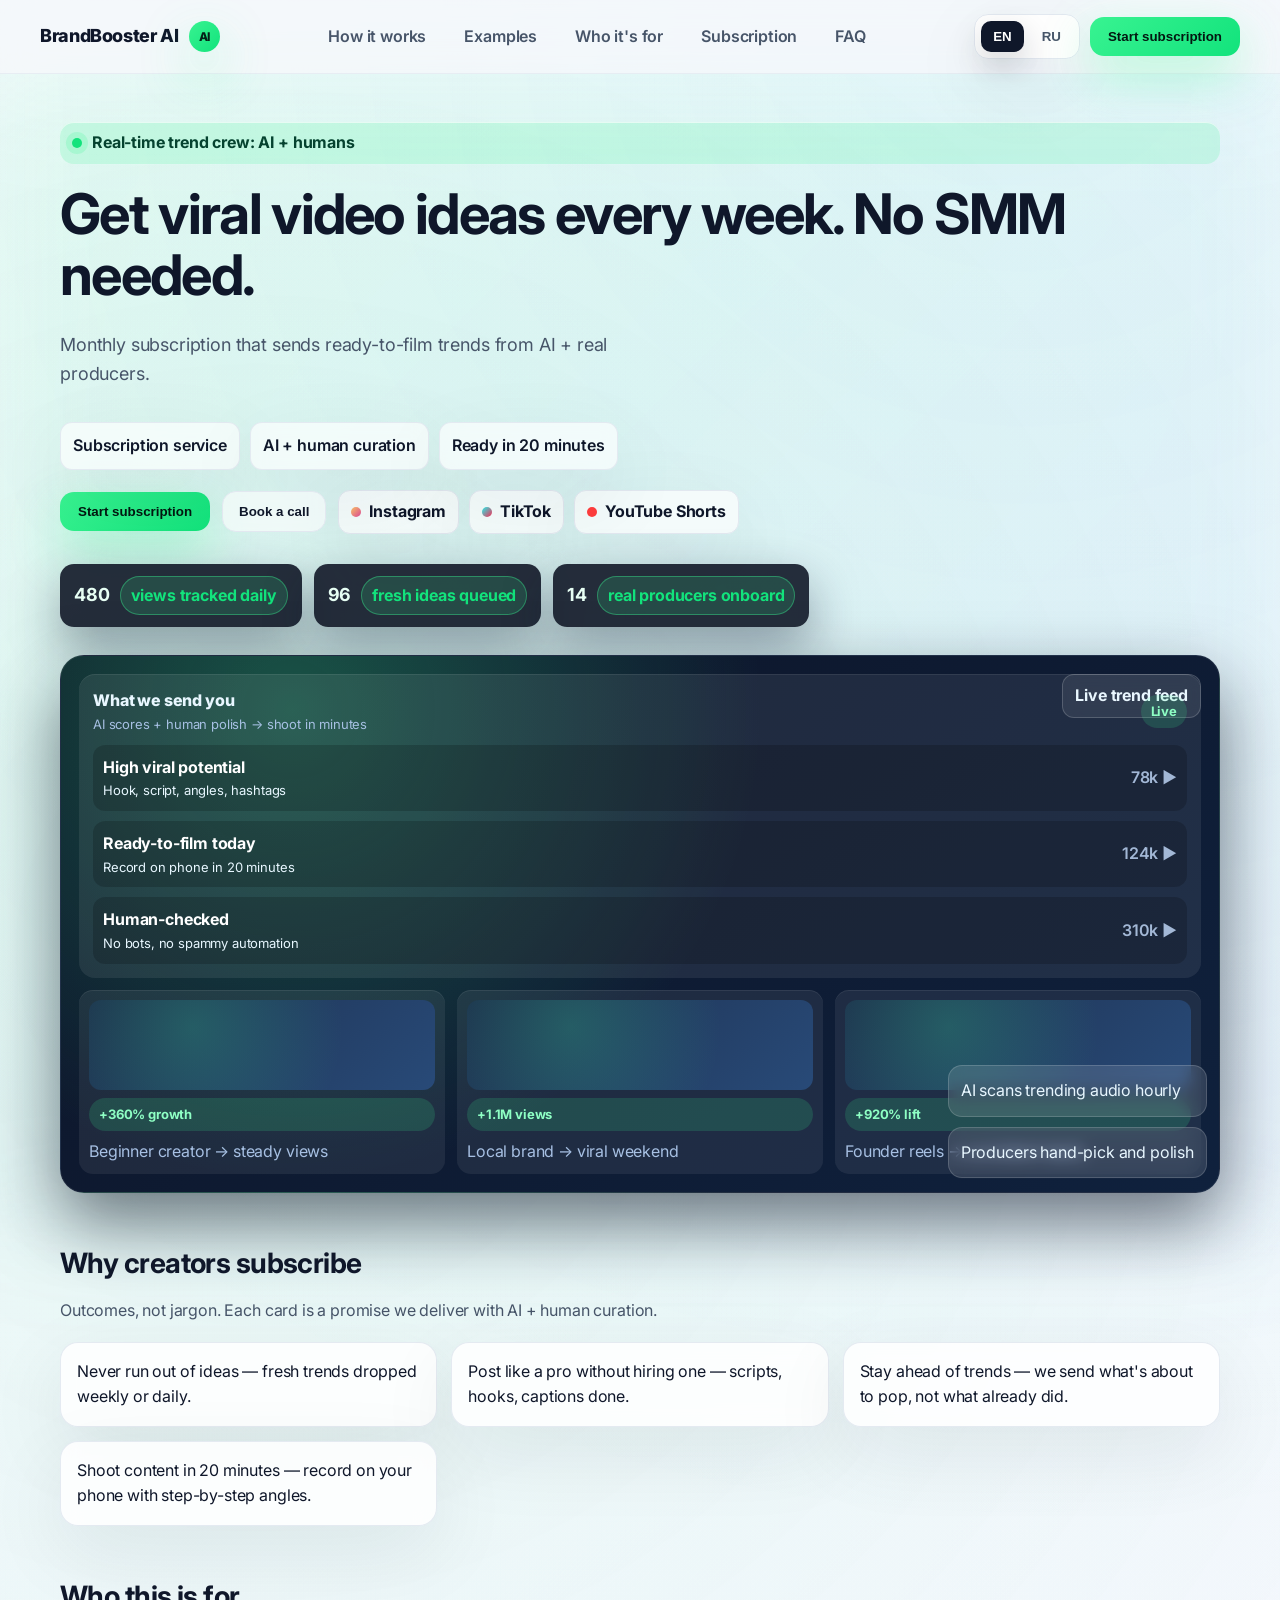
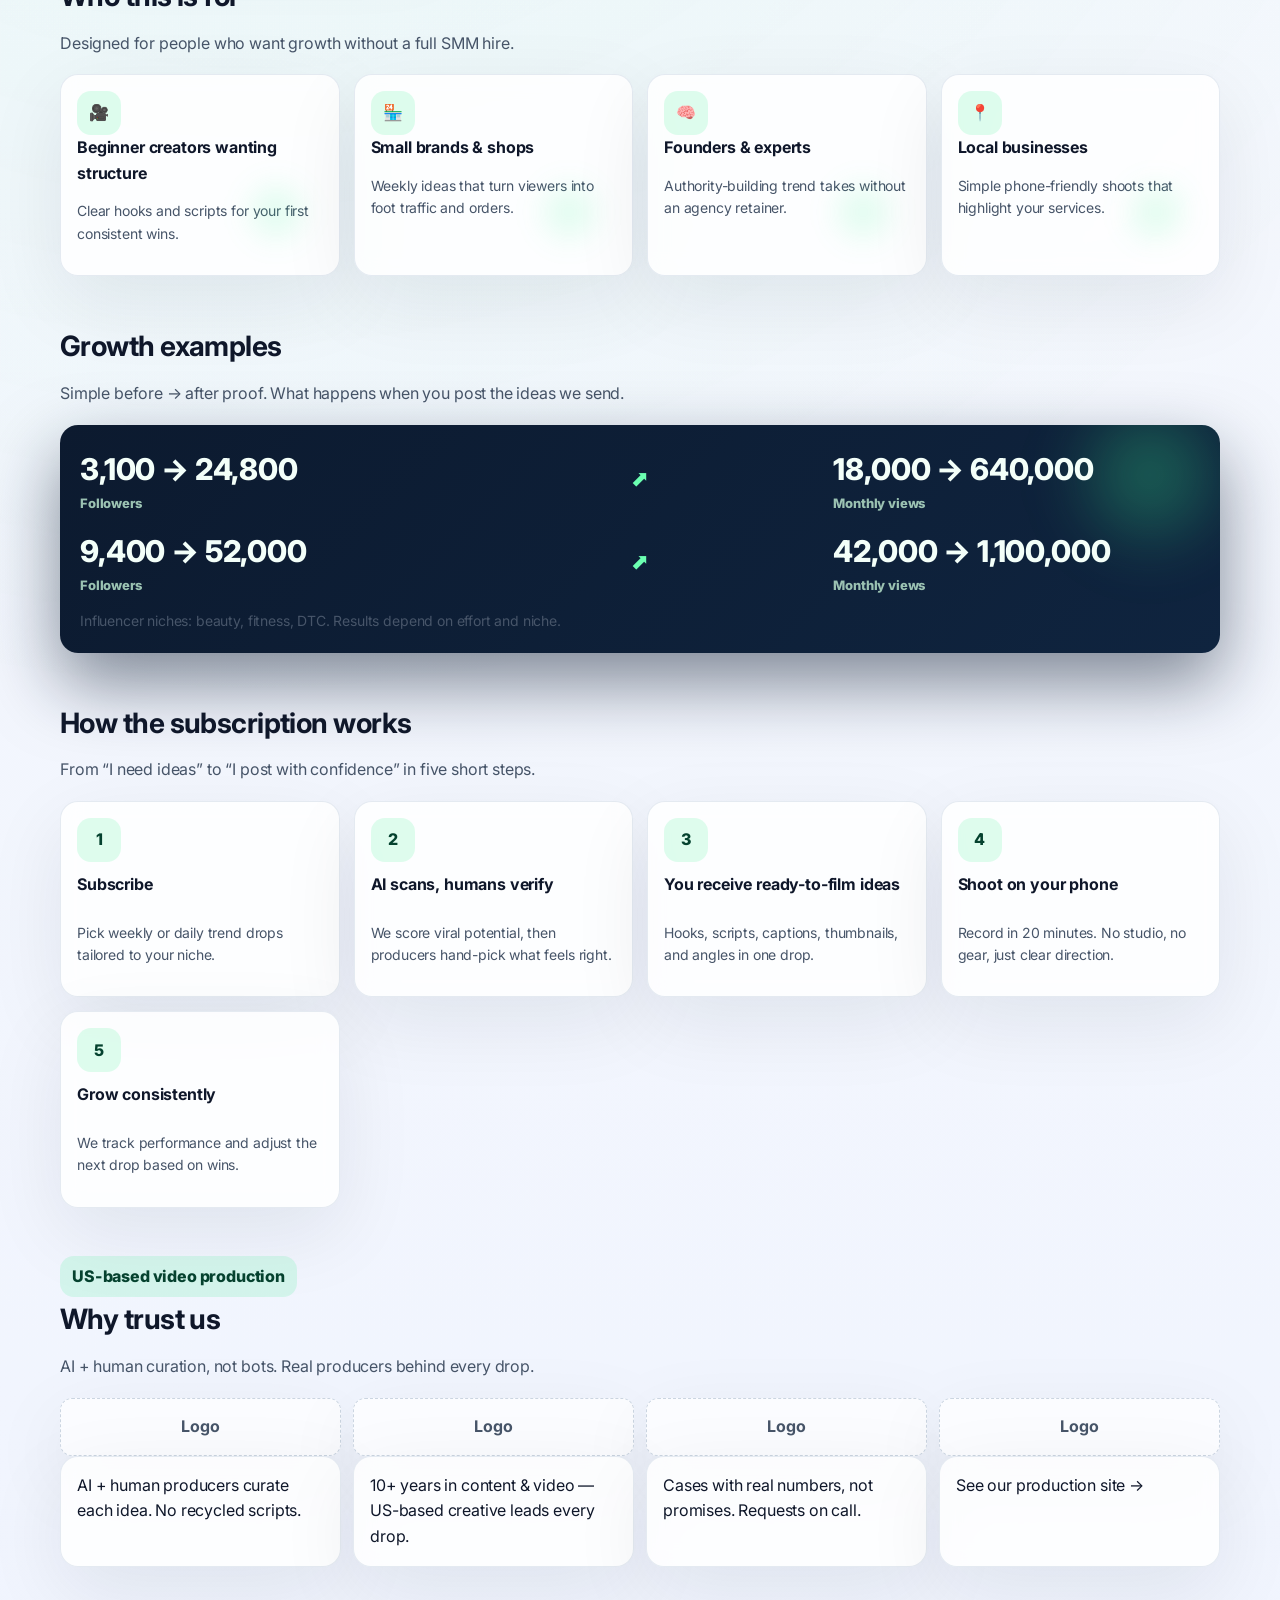
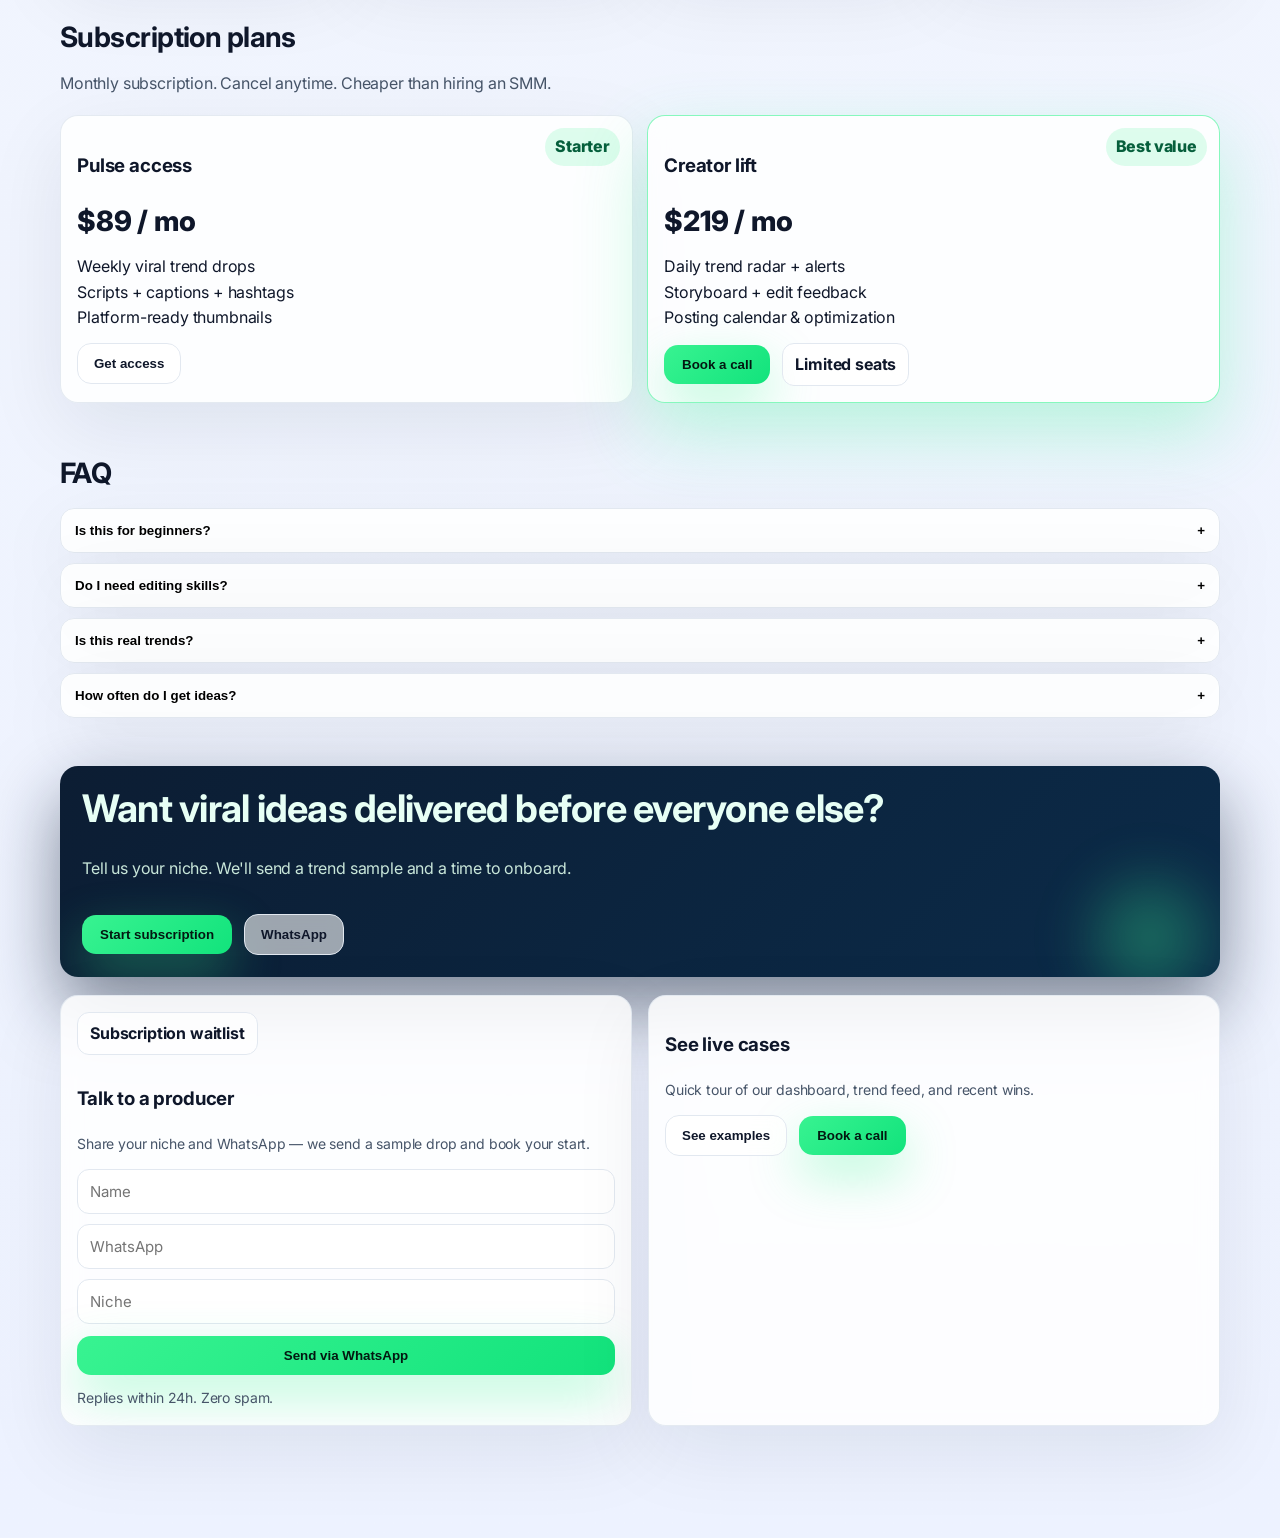
==== index.html @ f25bfcad "Refine subscription-focused landing visuals" ====
<!DOCTYPE html>
<html lang="en">
<head>
  <meta charset="UTF-8" />
  <meta name="viewport" content="width=device-width, initial-scale=1.0" />
  <title>BrandBooster AI</title>
  <link rel="preconnect" href="https://fonts.googleapis.com">
  <link rel="preconnect" href="https://fonts.gstatic.com" crossorigin>
  <link href="https://fonts.googleapis.com/css2?family=Inter:wght@400;500;600;700;800&display=swap" rel="stylesheet">
  <style>
    :root {
      --bg: #f6f8fb;
      --bg-2: #ecf1ff;
      --card: rgba(255, 255, 255, 0.85);
      --text: #0f172a;
      --muted: #475569;
      --accent: #38f391;
      --accent-strong: #12e37c;
      --border: #e2e8f0;
      --shadow: 0 25px 80px rgba(15, 23, 42, 0.08);
      --radius: 18px;
      --glow: 0 20px 50px rgba(56, 243, 145, 0.35);
      --blur: 16px;
      --transition: all 0.28s ease;
    }

    * { box-sizing: border-box; }

    body {
      margin: 0;
      font-family: 'Inter', system-ui, -apple-system, sans-serif;
      background: radial-gradient(circle at 20% 20%, rgba(56, 243, 145, 0.08), transparent 35%),
                  radial-gradient(circle at 80% 0%, rgba(86, 225, 255, 0.08), transparent 32%),
                  linear-gradient(180deg, #f8fafc 0%, #edf2ff 100%);
      color: var(--text);
      line-height: 1.6;
      letter-spacing: -0.01em;
      overflow-x: hidden;
    }

    a { color: inherit; text-decoration: none; }
    ul { padding: 0; margin: 0; list-style: none; }

    .page { max-width: 1200px; margin: 0 auto; padding: 0 20px 64px; position: relative; }

    header {
      position: sticky;
      top: 0;
      z-index: 40;
      backdrop-filter: blur(var(--blur));
      background: rgba(246, 248, 251, 0.78);
      border-bottom: 1px solid rgba(226, 232, 240, 0.7);
    }

    .nav {
      display: grid;
      grid-template-columns: auto 1fr auto;
      align-items: center;
      gap: 16px;
      padding: 14px 0;
    }

    .logo { display: flex; align-items: center; gap: 10px; font-weight: 800; font-size: 18px; letter-spacing: -0.02em; }
    .logo-badge { padding: 6px 10px; background: linear-gradient(135deg, var(--accent), var(--accent-strong)); color: #052018; border-radius: 999px; font-size: 12px; font-weight: 800; box-shadow: var(--glow); }

    nav ul { display: flex; gap: 14px; align-items: center; flex-wrap: wrap; justify-content: center; }
    nav a { padding: 10px 12px; border-radius: 12px; color: var(--muted); font-weight: 600; transition: var(--transition); }
    nav a:hover { color: var(--text); background: rgba(56, 243, 145, 0.12); }

    .actions { display: flex; align-items: center; gap: 10px; }

    .lang-switch { display: inline-flex; padding: 6px; background: var(--card); border: 1px solid var(--border); border-radius: 14px; box-shadow: var(--shadow); gap: 6px; }
    .lang-switch button { border: none; background: transparent; padding: 8px 12px; border-radius: 10px; font-weight: 700; color: var(--muted); cursor: pointer; transition: var(--transition); }
    .lang-switch button.active { background: var(--text); color: #fff; box-shadow: 0 14px 32px rgba(15, 23, 42, 0.2); }

    .btn-primary {
      background: linear-gradient(135deg, var(--accent), var(--accent-strong));
      color: #031811;
      border: none;
      padding: 12px 18px;
      border-radius: 14px;
      font-weight: 800;
      cursor: pointer;
      box-shadow: var(--glow);
      transition: transform 0.2s ease, box-shadow 0.2s ease;
    }
    .btn-primary:hover { transform: translateY(-2px) scale(1.01); box-shadow: 0 30px 60px rgba(56, 243, 145, 0.4); }

    .btn-secondary { background: rgba(255,255,255,0.6); border: 1px solid var(--border); padding: 12px 16px; border-radius: 14px; font-weight: 800; color: var(--text); cursor: pointer; transition: var(--transition); backdrop-filter: blur(8px); }
    .btn-secondary:hover { border-color: var(--text); transform: translateY(-2px); }

    .hero {
      display: grid;
      gap: 28px;
      margin: 48px 0 40px;
      position: relative;
    }

    .hero::before {
      content: '';
      position: absolute;
      inset: -40px -80px -30px -80px;
      background: linear-gradient(135deg, rgba(56, 243, 145, 0.08), rgba(86, 131, 255, 0.08));
      filter: blur(60px);
      z-index: -1;
    }

    .hero-grid { display: grid; gap: 20px; }

    .eyebrow { display: inline-flex; align-items: center; gap: 10px; padding: 8px 12px; border-radius: 14px; background: rgba(56, 243, 145, 0.18); color: #05422f; font-weight: 700; box-shadow: inset 0 1px 0 rgba(255,255,255,0.6); }
    .spark { width: 10px; height: 10px; background: var(--accent-strong); border-radius: 50%; box-shadow: 0 0 0 6px rgba(56, 243, 145, 0.2); }

    .headline { font-size: clamp(34px, 6vw, 56px); line-height: 1.1; margin: 0; letter-spacing: -0.03em; }
    .subtitle { font-size: 18px; color: var(--muted); margin: 4px 0 14px; max-width: 640px; }

    .chips { display: flex; flex-wrap: wrap; gap: 10px; }
    .chip { background: rgba(255,255,255,0.65); border: 1px solid rgba(226, 232, 240, 0.9); padding: 10px 12px; border-radius: 12px; font-weight: 600; color: var(--text); backdrop-filter: blur(8px); box-shadow: var(--shadow); }

    .actions-row { display: flex; flex-wrap: wrap; gap: 12px; align-items: center; }

    .metric-row { display: flex; flex-wrap: wrap; gap: 12px; margin-top: 10px; }
    .metric { background: rgba(17, 24, 39, 0.9); color: #e7fff4; padding: 12px 14px; border-radius: 14px; display: inline-flex; align-items: center; gap: 10px; box-shadow: 0 20px 50px rgba(12, 26, 47, 0.4); }
    .metric strong { font-size: 18px; }
    .badge { padding: 6px 10px; border-radius: 999px; background: rgba(56, 243, 145, 0.15); color: #12e37c; font-weight: 700; border: 1px solid rgba(56, 243, 145, 0.4); }

    .hero-visual {
      position: relative;
      background: radial-gradient(circle at 20% 10%, rgba(56, 243, 145, 0.28), transparent 45%),
                  linear-gradient(145deg, #0d1427, #0f213d);
      border-radius: 24px;
      padding: 18px;
      overflow: hidden;
      box-shadow: 0 30px 70px rgba(7, 15, 30, 0.55);
      border: 1px solid rgba(255,255,255,0.08);
      color: #e8f7ff;
      min-height: 360px;
    }

    .glass-tag { position: absolute; top: 18px; right: 18px; padding: 8px 12px; background: rgba(255,255,255,0.08); border: 1px solid rgba(255,255,255,0.18); border-radius: 12px; backdrop-filter: blur(8px); font-weight: 700; }

    .visual-grid { display: grid; gap: 12px; position: relative; }
    .trend-card { background: rgba(255, 255, 255, 0.08); border-radius: 16px; padding: 14px; display: grid; gap: 10px; box-shadow: inset 0 1px 0 rgba(255,255,255,0.08); }
    .trend-header { display: flex; align-items: center; justify-content: space-between; gap: 10px; }
    .trend-title { font-weight: 800; }
    .trend-items { display: grid; gap: 10px; }
    .trend-item { padding: 10px; border-radius: 12px; background: rgba(0,0,0,0.18); display: flex; justify-content: space-between; align-items: center; }
    .trend-item strong { color: #fff; }
    .trend-item span { color: #a3b8d6; font-weight: 600; }

    .video-strip { display: grid; grid-template-columns: repeat(auto-fit, minmax(120px, 1fr)); gap: 12px; }
    .video-card { background: rgba(255,255,255,0.07); border-radius: 14px; padding: 10px; box-shadow: inset 0 1px 0 rgba(255,255,255,0.08); display: grid; gap: 8px; }
    .thumb { border-radius: 12px; background: linear-gradient(135deg, #1d2f4d, #284a78); height: 90px; position: relative; overflow: hidden; }
    .thumb::after { content: ''; position: absolute; inset: 0; background: radial-gradient(circle at 30% 30%, rgba(56, 243, 145, 0.2), transparent 60%); }
    .pill { display: inline-flex; align-items: center; gap: 6px; padding: 6px 10px; border-radius: 999px; background: rgba(56, 243, 145, 0.16); color: #8effc4; font-weight: 700; font-size: 13px; }

    .floating { position: absolute; inset: auto 12px 14px auto; display: flex; flex-direction: column; gap: 10px; }
    .float-card { background: rgba(255,255,255,0.12); border-radius: 14px; padding: 12px; backdrop-filter: blur(8px); border: 1px solid rgba(255,255,255,0.16); }

    .section { margin: 48px 0; position: relative; }
    .section h2 { margin: 0 0 12px; font-size: 28px; letter-spacing: -0.02em; }
    .section .lead { margin: 0 0 18px; color: var(--muted); max-width: 720px; }

    .grid-3 { display: grid; gap: 14px; grid-template-columns: repeat(auto-fit, minmax(240px, 1fr)); }
    .grid-2 { display: grid; gap: 14px; grid-template-columns: repeat(auto-fit, minmax(280px, 1fr)); }

    .audience { grid-template-columns: repeat(auto-fit, minmax(220px, 1fr)); }
    .audience-card { position: relative; overflow: hidden; }
    .audience-card::after { content: ''; position: absolute; inset: auto 18px 18px auto; width: 90px; height: 90px; background: radial-gradient(circle, rgba(56,243,145,0.18), transparent 60%); filter: blur(12px); }

    .card { background: var(--card); border: 1px solid rgba(226, 232, 240, 0.9); border-radius: var(--radius); padding: 16px; box-shadow: var(--shadow); transition: var(--transition); backdrop-filter: blur(10px); }
    .card:hover { transform: translateY(-3px); }

    .growth-panel { background: linear-gradient(135deg, #0c1a2f, #0f243f); color: #e8fff4; border-radius: 18px; padding: 20px; display: grid; gap: 14px; box-shadow: 0 30px 70px rgba(12, 26, 47, 0.5); position: relative; overflow: hidden; }
    .growth-panel::after { content: ''; position: absolute; width: 220px; height: 220px; background: radial-gradient(circle at center, rgba(56, 243, 145, 0.35), transparent 60%); filter: blur(26px); right: -40px; top: -60px; }
    .growth-row { display: grid; grid-template-columns: repeat(auto-fit, minmax(220px, 1fr)); gap: 10px; align-items: center; position: relative; z-index: 1; }
    .growth-number { font-size: 30px; font-weight: 800; color: #f3fff9; }
    .growth-number small { display: block; color: #9bc2b2; font-size: 13px; }
    .growth-arrow { text-align: center; font-size: 22px; color: #6bffb1; }

    .platforms { display: flex; flex-wrap: wrap; gap: 10px; }
    .platform { background: rgba(255,255,255,0.7); border: 1px solid var(--border); border-radius: 12px; padding: 8px 12px; display: inline-flex; align-items: center; gap: 8px; font-weight: 700; box-shadow: var(--shadow); }
    .dot { width: 10px; height: 10px; border-radius: 50%; }
    .ig { background: linear-gradient(135deg, #fdc468, #df4996); }
    .tt { background: linear-gradient(135deg, #25f4ee, #fe2c55); }
    .yt { background: #ff3d3d; }

    .steps { display: grid; gap: 14px; grid-template-columns: repeat(auto-fit, minmax(240px, 1fr)); }
    .step { display: grid; gap: 10px; }
    .step-icon { width: 44px; height: 44px; border-radius: 14px; background: rgba(56, 243, 145, 0.16); color: #05422f; display: grid; place-items: center; font-weight: 800; }

    .cred-grid { display: grid; gap: 12px; grid-template-columns: repeat(auto-fit, minmax(200px, 1fr)); align-items: stretch; }
    .cred-badge { display: inline-flex; align-items: center; gap: 8px; padding: 8px 12px; border-radius: 14px; background: rgba(56, 243, 145, 0.16); color: #05422f; font-weight: 800; width: fit-content; }
    .logo-row { display: flex; gap: 12px; flex-wrap: wrap; }
    .logo-placeholder { flex: 1; min-width: 120px; height: 58px; border-radius: 12px; background: rgba(255,255,255,0.7); border: 1px dashed #cbd5e1; display: grid; place-items: center; color: #475569; font-weight: 700; box-shadow: var(--shadow); }

    .pricing { display: grid; gap: 14px; grid-template-columns: repeat(auto-fit, minmax(260px, 1fr)); }
    .price-card { position: relative; overflow: hidden; }
    .price-card .tag { position: absolute; top: 12px; right: 12px; padding: 6px 10px; background: rgba(56, 243, 145, 0.16); border-radius: 999px; font-weight: 800; color: #065f3c; }
    .price { font-size: 28px; font-weight: 800; margin: 4px 0 10px; }
    .limited { display: inline-flex; align-items: center; gap: 8px; padding: 8px 12px; background: rgba(255,255,255,0.7); border: 1px solid var(--border); border-radius: 12px; font-weight: 700; }

    .faq { display: grid; gap: 10px; }
    .faq-item { border: 1px solid var(--border); border-radius: 14px; background: var(--card); overflow: hidden; box-shadow: var(--shadow); }
    .faq-question { width: 100%; text-align: left; border: none; background: transparent; padding: 14px; font-weight: 800; display: flex; justify-content: space-between; align-items: center; cursor: pointer; }
    .faq-answer { padding: 0 14px 14px; color: var(--muted); display: none; }
    .faq-item.active .faq-answer { display: block; }

    .lead-grid { display: grid; gap: 16px; grid-template-columns: repeat(auto-fit, minmax(280px, 1fr)); }
    .lead-form { display: grid; gap: 12px; }
    .input-row { display: grid; gap: 10px; }
    input, select, textarea { width: 100%; padding: 12px; border-radius: 12px; border: 1px solid var(--border); background: #fff; font-size: 15px; font-family: inherit; transition: var(--transition); }
    input:focus, select:focus, textarea:focus { outline: 2px solid rgba(56, 243, 145, 0.4); }

    .cta-panel { background: linear-gradient(135deg, #0c1d33, #0b2b49); color: #e7fff5; border-radius: 18px; padding: 22px; display: grid; gap: 14px; box-shadow: 0 30px 70px rgba(12, 26, 47, 0.5); position: relative; overflow: hidden; }
    .cta-panel::after { content: ''; position: absolute; width: 200px; height: 200px; background: radial-gradient(circle, rgba(56, 243, 145, 0.38), transparent 60%); filter: blur(22px); right: -30px; bottom: -60px; }
    .cta-panel .headline { font-size: clamp(28px, 5vw, 38px); }

    .subtle { color: var(--muted); font-size: 14px; }
    .muted-light { color: #a7c0e3; }

    .animate { opacity: 0; transform: translateY(18px); transition: opacity 0.6s ease, transform 0.6s ease; }
    .animate.visible { opacity: 1; transform: translateY(0); }
  </style>
</head>
<body>
  <header>
    <div class="page nav">
      <div class="logo">
        <span>BrandBooster AI</span>
        <span class="logo-badge" data-i18n="badge">AI</span>
      </div>
      <nav>
        <ul>
          <li><a href="#how" data-i18n="menuHow">How it works</a></li>
          <li><a href="#examples" data-i18n="menuExamples">Examples</a></li>
          <li><a href="#who" data-i18n="menuWho">Who it's for</a></li>
          <li><a href="#offer" data-i18n="menuOffer">Subscription</a></li>
          <li><a href="#faq" data-i18n="menuFaq">FAQ</a></li>
        </ul>
      </nav>
      <div class="actions">
        <div class="lang-switch" aria-label="Language switch">
          <button class="active" data-lang="en">EN</button>
          <button data-lang="ru">RU</button>
        </div>
        <button class="btn-primary" data-i18n="navCta" data-scroll="#offer">Start subscription</button>
      </div>
    </div>
  </header>

  <main class="page">
    <section class="hero animate">
      <div class="hero-grid">
        <span class="eyebrow"><span class="spark"></span><span data-i18n="eyebrow">Real-time trend crew: AI + humans</span></span>
        <h1 class="headline" data-i18n="headline">Get viral video ideas every week. No SMM needed.</h1>
        <p class="subtitle" data-i18n="subtitle">Monthly subscription that sends ready-to-film trends from AI + real producers.</p>

        <div class="chips">
          <span class="chip" data-i18n="chip1">Subscription service</span>
          <span class="chip" data-i18n="chip2">AI + human curation</span>
          <span class="chip" data-i18n="chip3">Ready in 20 minutes</span>
        </div>

        <div class="actions-row">
          <button class="btn-primary" data-i18n="heroCtaPrimary" data-scroll="#offer">Start subscription</button>
          <button class="btn-secondary" data-i18n="heroCtaSecondary" data-scroll="#lead">Book a call</button>
          <div class="platforms">
            <span class="platform"><span class="dot ig"></span>Instagram</span>
            <span class="platform"><span class="dot tt"></span>TikTok</span>
            <span class="platform"><span class="dot yt"></span>YouTube Shorts</span>
          </div>
        </div>

        <div class="metric-row">
          <div class="metric">
            <strong data-animate="480">480k</strong>
            <span class="badge" data-i18n="metric1">views tracked daily</span>
          </div>
          <div class="metric">
            <strong data-animate="96">96</strong>
            <span class="badge" data-i18n="metric2">fresh ideas queued</span>
          </div>
          <div class="metric">
            <strong data-animate="14">14</strong>
            <span class="badge" data-i18n="metric3">real producers onboard</span>
          </div>
        </div>
      </div>

      <div class="hero-visual animate" aria-label="AI trend radar">
        <div class="glass-tag" data-i18n="visualTag">Live trend feed</div>
        <div class="visual-grid">
          <div class="trend-card">
            <div class="trend-header">
              <div>
                <div class="trend-title" data-i18n="trendTitle">What we send you</div>
                <div class="muted-light" style="font-size:13px;" data-i18n="trendDesc">AI scores + human polish → shoot in minutes</div>
              </div>
              <span class="pill" data-i18n="trendLive">Live</span>
            </div>
            <div class="trend-items">
              <div class="trend-item">
                <div>
                  <strong data-i18n="trend1Title">High viral potential</strong>
                  <div style="font-size:13px;" data-i18n="trend1Subtitle">Hook, script, angles, hashtags</div>
                </div>
                <span>78k ▶</span>
              </div>
              <div class="trend-item">
                <div>
                  <strong data-i18n="trend2Title">Ready-to-film today</strong>
                  <div style="font-size:13px;" data-i18n="trend2Subtitle">Record on phone in 20 minutes</div>
                </div>
                <span>124k ▶</span>
              </div>
              <div class="trend-item">
                <div>
                  <strong data-i18n="trend3Title">Human-checked</strong>
                  <div style="font-size:13px;" data-i18n="trend3Subtitle">No bots, no spammy automation</div>
                </div>
                <span>310k ▶</span>
              </div>
            </div>
          </div>

          <div class="video-strip">
            <div class="video-card">
              <div class="thumb"></div>
              <div class="pill">+360% growth</div>
              <div class="muted-light" data-i18n="vid1">Beginner creator → steady views</div>
            </div>
            <div class="video-card">
              <div class="thumb"></div>
              <div class="pill">+1.1M views</div>
              <div class="muted-light" data-i18n="vid2">Local brand → viral weekend</div>
            </div>
            <div class="video-card">
              <div class="thumb"></div>
              <div class="pill">+920% lift</div>
              <div class="muted-light" data-i18n="vid3">Founder reels → consistent leads</div>
            </div>
          </div>
        </div>
        <div class="floating">
          <div class="float-card" data-i18n="float1">AI scans trending audio hourly</div>
          <div class="float-card" data-i18n="float2">Producers hand-pick and polish</div>
        </div>
      </div>
    </section>

    <section class="section animate" id="outcomes">
      <h2 data-i18n="outcomeTitle">Why creators subscribe</h2>
      <p class="lead" data-i18n="outcomeLead">Outcomes, not jargon. Each card is a promise we deliver with AI + human curation.</p>
      <div class="grid-2">
        <div class="card" data-i18n="outcome1">Never run out of ideas — fresh trends dropped weekly or daily.</div>
        <div class="card" data-i18n="outcome2">Post like a pro without hiring one — scripts, hooks, captions done.</div>
        <div class="card" data-i18n="outcome3">Stay ahead of trends — we send what\'s about to pop, not what already did.</div>
        <div class="card" data-i18n="outcome4">Shoot content in 20 minutes — record on your phone with step-by-step angles.</div>
      </div>
    </section>

    <section class="section animate" id="who">
      <h2 data-i18n="whoTitle">Who this is for</h2>
      <p class="lead" data-i18n="whoLead">Designed for people who want growth without a full SMM hire.</p>
      <div class="grid-3 audience">
        <div class="card audience-card">
          <div class="step-icon">🎥</div>
          <strong data-i18n="who1">Beginner creators wanting structure</strong>
          <p class="subtle" data-i18n="who1Desc">Clear hooks and scripts for your first consistent wins.</p>
        </div>
        <div class="card audience-card">
          <div class="step-icon">🏪</div>
          <strong data-i18n="who2">Small brands & shops</strong>
          <p class="subtle" data-i18n="who2Desc">Weekly ideas that turn viewers into foot traffic and orders.</p>
        </div>
        <div class="card audience-card">
          <div class="step-icon">🧠</div>
          <strong data-i18n="who3">Founders & experts</strong>
          <p class="subtle" data-i18n="who3Desc">Authority-building trend takes without an agency retainer.</p>
        </div>
        <div class="card audience-card">
          <div class="step-icon">📍</div>
          <strong data-i18n="who4">Local businesses</strong>
          <p class="subtle" data-i18n="who4Desc">Simple phone-friendly shoots that highlight your services.</p>
        </div>
      </div>
    </section>

    <section class="section animate" id="examples">
      <h2 data-i18n="growthTitle">Growth examples</h2>
      <p class="lead" data-i18n="growthLead">Simple before → after proof. What happens when you post the ideas we send.</p>
      <div class="growth-panel">
        <div class="growth-row">
          <div class="growth-number"><span data-animate="3100">3.1k</span> → <span data-animate="24800">24.8k</span><small data-i18n="followers">Followers</small></div>
          <div class="growth-arrow">⬈</div>
          <div class="growth-number"><span data-animate="18000">18k</span> → <span data-animate="640000">640k</span><small data-i18n="views">Monthly views</small></div>
        </div>
        <div class="growth-row">
          <div class="growth-number"><span data-animate="9400">9.4k</span> → <span data-animate="52000">52k</span><small data-i18n="followers">Followers</small></div>
          <div class="growth-arrow">⬈</div>
          <div class="growth-number"><span data-animate="42000">42k</span> → <span data-animate="1100000">1.1M</span><small data-i18n="views">Monthly views</small></div>
        </div>
        <div class="subtle" data-i18n="growthNote">Influencer niches: beauty, fitness, DTC. Results depend on effort and niche.</div>
      </div>
    </section>

    <section class="section animate" id="how">
      <h2 data-i18n="howTitle">How the subscription works</h2>
      <p class="lead" data-i18n="howLead">From “I need ideas” to “I post with confidence” in five short steps.</p>
      <div class="steps">
        <div class="card step">
          <div class="step-icon">1</div>
          <strong data-i18n="step1Title">Subscribe</strong>
          <p class="subtle" data-i18n="step1Desc">Pick weekly or daily trend drops tailored to your niche.</p>
        </div>
        <div class="card step">
          <div class="step-icon">2</div>
          <strong data-i18n="step2Title">AI scans, humans verify</strong>
          <p class="subtle" data-i18n="step2Desc">We score viral potential, then producers hand-pick what feels right.</p>
        </div>
        <div class="card step">
          <div class="step-icon">3</div>
          <strong data-i18n="step3Title">You receive ready-to-film ideas</strong>
          <p class="subtle" data-i18n="step3Desc">Hooks, scripts, captions, thumbnails, and angles in one drop.</p>
        </div>
        <div class="card step">
          <div class="step-icon">4</div>
          <strong data-i18n="step4Title">Shoot on your phone</strong>
          <p class="subtle" data-i18n="step4Desc">Record in 20 minutes. No studio, no gear, just clear direction.</p>
        </div>
        <div class="card step">
          <div class="step-icon">5</div>
          <strong data-i18n="step5Title">Grow consistently</strong>
          <p class="subtle" data-i18n="step5Desc">We track performance and adjust the next drop based on wins.</p>
        </div>
      </div>
    </section>

    <section class="section animate" id="cred">
      <div class="cred-badge" data-i18n="credBadge">US-based video production</div>
      <h2 data-i18n="credTitle">Why trust us</h2>
      <div class="lead" data-i18n="credLead">AI + human curation, not bots. Real producers behind every drop.</div>
      <div class="logo-row">
        <div class="logo-placeholder">Logo</div>
        <div class="logo-placeholder">Logo</div>
        <div class="logo-placeholder">Logo</div>
        <div class="logo-placeholder">Logo</div>
      </div>
      <div class="cred-grid">
        <div class="card" data-i18n="cred1">AI + human producers curate each idea. No recycled scripts.</div>
        <div class="card" data-i18n="cred2">10+ years in content & video — US-based creative leads every drop.</div>
        <div class="card" data-i18n="cred3">Cases with real numbers, not promises. Requests on call.</div>
        <div class="card"><a href="#" data-i18n="cred4">See our production site →</a></div>
      </div>
    </section>

    <section class="section animate" id="offer">
      <h2 data-i18n="offerTitle">Subscription plans</h2>
      <p class="lead" data-i18n="offerCopy">Monthly subscription. Cancel anytime. Cheaper than hiring an SMM.</p>
      <div class="pricing">
        <div class="card price-card">
          <div class="tag" data-i18n="tagLite">Starter</div>
          <h3 data-i18n="planLite">Pulse access</h3>
          <div class="price" data-i18n="priceLite">$89 / mo</div>
          <ul>
            <li data-i18n="lite1">Weekly viral trend drops</li>
            <li data-i18n="lite2">Scripts + captions + hashtags</li>
            <li data-i18n="lite3">Platform-ready thumbnails</li>
          </ul>
          <div class="actions-row" style="margin-top:12px;">
            <button class="btn-secondary" data-i18n="offerSecondary" data-scroll="#lead">Get access</button>
          </div>
        </div>
        <div class="card price-card" style="border-color: rgba(56,243,145,0.6); box-shadow: 0 30px 70px rgba(56, 243, 145, 0.3);">
          <div class="tag" data-i18n="tagBest">Best value</div>
          <h3 data-i18n="planPro">Creator lift</h3>
          <div class="price" data-i18n="pricePro">$219 / mo</div>
          <ul>
            <li data-i18n="pro1">Daily trend radar + alerts</li>
            <li data-i18n="pro2">Storyboard + edit feedback</li>
            <li data-i18n="pro3">Posting calendar & optimization</li>
          </ul>
          <div class="actions-row" style="margin-top:12px;">
            <button class="btn-primary" data-i18n="offerCta" data-scroll="#lead">Book a call</button>
            <span class="limited" data-i18n="offerHint">Limited seats</span>
          </div>
        </div>
      </div>
    </section>

    <section class="section animate" id="faq">
      <h2 data-i18n="faqTitle">FAQ</h2>
      <div class="faq">
        <div class="faq-item">
          <button class="faq-question" type="button">
            <span data-i18n="faq1Q">Is this for beginners?</span>
            <span>+</span>
          </button>
          <div class="faq-answer" data-i18n="faq1A">Yes. We send simple scripts and angles you can film on your phone.</div>
        </div>
        <div class="faq-item">
          <button class="faq-question" type="button">
            <span data-i18n="faq2Q">Do I need editing skills?</span>
            <span>+</span>
          </button>
          <div class="faq-answer" data-i18n="faq2A">Basic phone editing is enough. We provide shot lists and captions.</div>
        </div>
        <div class="faq-item">
          <button class="faq-question" type="button">
            <span data-i18n="faq3Q">Is this real trends?</span>
            <span>+</span>
          </button>
          <div class="faq-answer" data-i18n="faq3A">Yes. AI scans live data and humans verify — no recycled idea packs.</div>
        </div>
        <div class="faq-item">
          <button class="faq-question" type="button">
            <span data-i18n="faq4Q">How often do I get ideas?</span>
            <span>+</span>
          </button>
          <div class="faq-answer" data-i18n="faq4A">Choose weekly or daily drops. Month-to-month, cancel anytime.</div>
        </div>
      </div>
    </section>

    <section class="section animate" id="lead">
      <div class="cta-panel">
        <h2 class="headline" data-i18n="finalTitle">Want viral ideas delivered before everyone else?</h2>
        <p class="lead" style="color:#c9e7da;" data-i18n="finalCopy">Tell us your niche. We\'ll send a trend sample and a time to onboard.</p>
        <div class="actions-row">
          <button class="btn-primary" data-i18n="finalCta" data-scroll="#lead-form">Start subscription</button>
          <button class="btn-secondary" data-i18n="finalAlt" data-scroll="#lead-form">WhatsApp</button>
        </div>
      </div>

      <div class="lead-grid" style="margin-top:18px;">
        <div class="card" style="position:relative; overflow:hidden;">
          <div class="limited" style="margin-bottom:10px;" data-i18n="leadBadge">Subscription waitlist</div>
          <h3 data-i18n="leadTitle">Talk to a producer</h3>
          <p class="subtle" data-i18n="leadCopy">Share your niche and WhatsApp — we send a sample drop and book your start.</p>
          <form id="lead-form" class="lead-form">
            <div class="input-row">
              <input type="text" name="name" placeholder="Name" data-i18n-placeholder="leadName" required />
              <input type="text" name="phone" placeholder="WhatsApp" data-i18n-placeholder="leadPhone" required />
              <input type="text" name="niche" placeholder="Niche" data-i18n-placeholder="leadNiche" />
            </div>
            <button type="submit" class="btn-primary" data-i18n="leadCta">Send via WhatsApp</button>
            <div class="subtle" data-i18n="leadNote">Replies within 24h. Zero spam.</div>
          </form>
        </div>
        <div class="card">
          <h3 data-i18n="visualCTA">See live cases</h3>
          <p class="subtle" data-i18n="visualCTACopy">Quick tour of our dashboard, trend feed, and recent wins.</p>
          <div class="actions-row" style="margin-top:10px;">
            <button class="btn-secondary" data-i18n="visualCtaBtn" data-scroll="#examples">See examples</button>
            <button class="btn-primary" data-i18n="visualCtaCall" data-scroll="#lead">Book a call</button>
          </div>
        </div>
      </div>
    </section>
  </main>

  <script>
    const translations = {
      en: {
        badge: 'AI',
        menuHow: 'How it works',
        menuExamples: 'Examples',
        menuOffer: 'Subscription',
        menuFaq: 'FAQ',
        menuWho: 'Who it\'s for',
        navCta: 'Start subscription',
        eyebrow: 'Real-time trend crew: AI + humans',
        headline: 'Get viral video ideas every week. No SMM needed.',
        subtitle: 'Monthly subscription that sends ready-to-film trends from AI + real producers.',
        chip1: 'Subscription service',
        chip2: 'AI + human curation',
        chip3: 'Ready in 20 minutes',
        heroCtaPrimary: 'Start subscription',
        heroCtaSecondary: 'Book a call',
        metric1: 'views tracked daily',
        metric2: 'fresh ideas queued',
        metric3: 'real producers onboard',
        visualTag: 'Live trend feed',
        trendTitle: 'What we send you',
        trendDesc: 'AI scores + human polish → shoot in minutes',
        trendLive: 'Live',
        trend1Title: 'High viral potential',
        trend1Subtitle: 'Hook, script, angles, hashtags',
        trend2Title: 'Ready-to-film today',
        trend2Subtitle: 'Record on phone in 20 minutes',
        trend3Title: 'Human-checked',
        trend3Subtitle: 'No bots, no spammy automation',
        vid1: 'Beginner creator → steady views',
        vid2: 'Local brand → viral weekend',
        vid3: 'Founder reels → consistent leads',
        float1: 'AI scans trending audio hourly',
        float2: 'Producers hand-pick and polish',
        outcomeTitle: 'Why creators subscribe',
        outcomeLead: 'Outcomes, not jargon. Each card is a promise we deliver with AI + human curation.',
        outcome1: 'Never run out of ideas — fresh trends dropped weekly or daily.',
        outcome2: 'Post like a pro without hiring one — scripts, hooks, captions done.',
        outcome3: 'Stay ahead of trends — we send what\'s about to pop, not what already did.',
        outcome4: 'Shoot content in 20 minutes — record on your phone with step-by-step angles.',
        whoTitle: 'Who this is for',
        whoLead: 'Designed for people who want growth without a full SMM hire.',
        who1: 'Beginner creators wanting structure',
        who1Desc: 'Clear hooks and scripts for your first consistent wins.',
        who2: 'Small brands & shops',
        who2Desc: 'Weekly ideas that turn viewers into foot traffic and orders.',
        who3: 'Founders & experts',
        who3Desc: 'Authority-building trend takes without an agency retainer.',
        who4: 'Local businesses',
        who4Desc: 'Simple phone-friendly shoots that highlight your services.',
        growthTitle: 'Growth examples',
        growthLead: 'Simple before → after proof. What happens when you post the ideas we send.',
        followers: 'Followers',
        views: 'Monthly views',
        growthNote: 'Influencer niches: beauty, fitness, DTC. Results depend on effort and niche.',
        howTitle: 'How the subscription works',
        howLead: 'From “I need ideas” to “I post with confidence” in five short steps.',
        step1Title: 'Subscribe',
        step1Desc: 'Pick weekly or daily trend drops tailored to your niche.',
        step2Title: 'AI scans, humans verify',
        step2Desc: 'We score viral potential, then producers hand-pick what feels right.',
        step3Title: 'You receive ready-to-film ideas',
        step3Desc: 'Hooks, scripts, captions, thumbnails, and angles in one drop.',
        step4Title: 'Shoot on your phone',
        step4Desc: 'Record in 20 minutes. No studio, no gear, just clear direction.',
        step5Title: 'Grow consistently',
        step5Desc: 'We track performance and adjust the next drop based on wins.',
        credBadge: 'US-based video production',
        credTitle: 'Why trust us',
        credLead: 'AI + human curation, not bots. Real producers behind every drop.',
        cred1: 'AI + human producers curate each idea. No recycled scripts.',
        cred2: '10+ years in content & video — US-based creative leads every drop.',
        cred3: 'Cases with real numbers, not promises. Requests on call.',
        cred4: 'See our production site →',
        offerTitle: 'Subscription plans',
        offerCopy: 'Monthly subscription. Cancel anytime. Cheaper than hiring an SMM.',
        tagLite: 'Starter',
        planLite: 'Pulse access',
        priceLite: '$89 / mo',
        lite1: 'Weekly viral trend drops',
        lite2: 'Scripts + captions + hashtags',
        lite3: 'Platform-ready thumbnails',
        offerSecondary: 'Get access',
        tagBest: 'Best value',
        planPro: 'Creator lift',
        pricePro: '$219 / mo',
        pro1: 'Daily trend radar + alerts',
        pro2: 'Storyboard + edit feedback',
        pro3: 'Posting calendar & optimization',
        offerCta: 'Book a call',
        offerHint: 'Limited seats',
        faqTitle: 'FAQ',
        faq1Q: 'Is this for beginners?',
        faq1A: 'Yes. We send simple scripts and angles you can film on your phone.',
        faq2Q: 'Do I need editing skills?',
        faq2A: 'Basic phone editing is enough. We provide shot lists and captions.',
        faq3Q: 'Is this real trends?',
        faq3A: 'Yes. AI scans live data and humans verify — no recycled idea packs.',
        faq4Q: 'How often do I get ideas?',
        faq4A: 'Choose weekly or daily drops. Month-to-month, cancel anytime.',
        finalTitle: 'Want viral ideas delivered before everyone else?',
        finalCopy: 'Tell us your niche. We\'ll send a trend sample and a time to onboard.',
        finalCta: 'Start subscription',
        finalAlt: 'WhatsApp',
        leadBadge: 'Subscription waitlist',
        leadTitle: 'Talk to a producer',
        leadCopy: 'Share your niche and WhatsApp — we send a sample drop and book your start.',
        leadName: 'Name',
        leadPhone: 'WhatsApp',
        leadNiche: 'Niche',
        leadCta: 'Send via WhatsApp',
        leadNote: 'Replies within 24h. Zero spam.',
        visualCTA: 'See live cases',
        visualCTACopy: 'Quick tour of our dashboard, trend feed, and recent wins.',
        visualCtaBtn: 'See examples',
        visualCtaCall: 'Book a call'
      },
      ru: {
        badge: 'ИИ',
        menuHow: 'Как это работает',
        menuExamples: 'Примеры',
        menuOffer: 'Подписка',
        menuFaq: 'FAQ',
        menuWho: 'Для кого',
        navCta: 'Запустить подписку',
        eyebrow: 'Тренд-команда в реальном времени: ИИ + люди',
        headline: 'Получайте идеи вирусных роликов каждую неделю. Без SMM-специалиста.',
        subtitle: 'Месячная подписка: ИИ и продюсеры присылают готовые тренды для съёмки.',
        chip1: 'Сервис по подписке',
        chip2: 'ИИ + ручная модерация',
        chip3: 'Готово за 20 минут',
        heroCtaPrimary: 'Запустить подписку',
        heroCtaSecondary: 'Назначить созвон',
        metric1: 'просмотров трекаем в день',
        metric2: 'свежих идей в очереди',
        metric3: 'живых продюсеров в команде',
        visualTag: 'Лента трендов',
        trendTitle: 'Что вы получаете',
        trendDesc: 'ИИ оценивает, люди допиливают — можно снимать сразу',
        trendLive: 'Сейчас',
        trend1Title: 'С высоким шансом вирусности',
        trend1Subtitle: 'Хук, сценарий, ракурсы, хэштеги',
        trend2Title: 'Снимать сегодня',
        trend2Subtitle: 'Запись на телефон за 20 минут',
        trend3Title: 'Проверено людьми',
        trend3Subtitle: 'Без ботов и спам-автоматики',
        vid1: 'Новичок-блогер → стабильные просмотры',
        vid2: 'Локальный бренд → вирусные выходные',
        vid3: 'Рилсы фаундера → постоянные лиды',
        float1: 'ИИ сканирует тренды по аудио каждый час',
        float2: 'Продюсеры вручную отбирают и шлифуют',
        outcomeTitle: 'Почему оформляют подписку',
        outcomeLead: 'Результаты, а не термины. Каждая карточка — обещание, которое мы выполняем.',
        outcome1: 'Идеи не заканчиваются — новые тренды каждую неделю или день.',
        outcome2: 'Посты как у продакшена, без найма — хуки, сценарии, тексты готовы.',
        outcome3: 'Опередите тренды — шлём то, что вот-вот выстрелит.',
        outcome4: 'Съёмка за 20 минут — подробные шаги для телефона.',
        whoTitle: 'Кому подойдёт',
        whoLead: 'Для тех, кто хочет расти без полноценного SMM-штата.',
        who1: 'Новички-креаторы, которым нужна структура',
        who1Desc: 'Понятные хуки и сценарии для первых стабильных побед.',
        who2: 'Небольшие бренды и магазины',
        who2Desc: 'Еженедельные идеи, которые превращают просмотры в заказы.',
        who3: 'Фаундеры и эксперты',
        who3Desc: 'Трендовые темы для экспертизы без агентского гонорара.',
        who4: 'Локальный бизнес',
        who4Desc: 'Простые съёмки на телефон, чтобы показать услуги.',
        growthTitle: 'Примеры роста',
        growthLead: 'Простая динамика “до → после”. Что бывает, когда постите то, что мы присылаем.',
        followers: 'Подписчики',
        views: 'Просмотры в месяц',
        growthNote: 'Ниши: бьюти, фитнес, DTC. Результат зависит от усилий и ниши.',
        howTitle: 'Как работает подписка',
        howLead: 'От “нужны идеи” до “публикую уверенно” за пять коротких шагов.',
        step1Title: 'Оформляете подписку',
        step1Desc: 'Выбираете еженедельные или ежедневные выгрузки под вашу нишу.',
        step2Title: 'ИИ сканирует, люди проверяют',
        step2Desc: 'Считаем вирусный потенциал, продюсеры оставляют лучшее.',
        step3Title: 'Получаете готовые идеи',
        step3Desc: 'Хуки, сценарии, тексты, превью и ракурсы в одном пакете.',
        step4Title: 'Снимаете на телефон',
        step4Desc: '20 минут на съёмку. Без студии и сложной техники.',
        step5Title: 'Растёте стабильно',
        step5Desc: 'Смотрим на результаты и корректируем следующую выдачу.',
        credBadge: 'Продакшн из США',
        credTitle: 'Почему нам верят',
        credLead: 'ИИ + люди, никакого бота. За каждой подборкой стоят продюсеры.',
        cred1: 'Идеи курируют продюсеры. Никаких повторов из пакетов.',
        cred2: '10+ лет в контенте и видео — лиды из США ведут качество.',
        cred3: 'Реальные цифры в кейсах. Покажем по запросу.',
        cred4: 'Сайт нашего продакшена →',
        offerTitle: 'Тарифы подписки',
        offerCopy: 'Месячная подписка. Отмена в любой момент. Дешевле, чем нанять SMM.',
        tagLite: 'Старт',
        planLite: 'Pulse доступ',
        priceLite: '$89 / мес',
        lite1: 'Еженедельные тренды по нише',
        lite2: 'Скрипты, тексты и хэштеги',
        lite3: 'Превью под площадки',
        offerSecondary: 'Получить доступ',
        tagBest: 'Лучший выбор',
        planPro: 'Creator lift',
        pricePro: '$219 / мес',
        pro1: 'Ежедневный радар + алерты',
        pro2: 'Сториборд и правки монтажа',
        pro3: 'Календарь и оптимизация постинга',
        offerCta: 'Созвон',
        offerHint: 'Ограничено мест',
        faqTitle: 'FAQ',
        faq1Q: 'Подойдёт новичкам?',
        faq1A: 'Да. Даём простые сценарии и ракурсы, снимаете на телефон.',
        faq2Q: 'Нужны скиллы монтажа?',
        faq2A: 'Достаточно базового редактирования. Прикладываем списки кадров и тексты.',
        faq3Q: 'Это реальные тренды?',
        faq3A: 'Да. ИИ собирает данные вживую, люди проверяют — без переработанных паков.',
        faq4Q: 'Как часто приходят идеи?',
        faq4A: 'По выбору: еженедельно или ежедневно. Помесячно, отмена в любой момент.',
        finalTitle: 'Хотите получать идеи раньше остальных?',
        finalCopy: 'Сообщите нишу. Пришлём пробный тренд и время для онбординга.',
        finalCta: 'Запустить подписку',
        finalAlt: 'WhatsApp',
        leadBadge: 'Лист ожидания',
        leadTitle: 'Созвон с продюсером',
        leadCopy: 'Напишите нишу и WhatsApp — отправим пример выдачи и назначим старт.',
        leadName: 'Имя',
        leadPhone: 'WhatsApp',
        leadNiche: 'Ниша',
        leadCta: 'Отправить в WhatsApp',
        leadNote: 'Отвечаем до 24 часов. Никакого спама.',
        visualCTA: 'Смотреть кейсы',
        visualCTACopy: 'Короткий тур по ленте трендов и свежим победам.',
        visualCtaBtn: 'Смотреть примеры',
        visualCtaCall: 'Созвон'
      }
    };

    const langButtons = document.querySelectorAll('.lang-switch button');
    const i18nElems = document.querySelectorAll('[data-i18n]');
    const placeholderElems = document.querySelectorAll('[data-i18n-placeholder]');

    langButtons.forEach(btn => {
      btn.addEventListener('click', () => {
        const lang = btn.dataset.lang;
        setLanguage(lang);
        langButtons.forEach(b => b.classList.toggle('active', b === btn));
      });
    });

    function setLanguage(lang) {
      const dict = translations[lang] || translations.en;
      i18nElems.forEach(el => {
        const key = el.dataset.i18n;
        if (dict[key]) el.textContent = dict[key];
      });
      placeholderElems.forEach(el => {
        const key = el.dataset.i18nPlaceholder;
        if (dict[key]) el.placeholder = dict[key];
      });
      document.documentElement.lang = lang;
    }

    setLanguage('en');

    document.querySelectorAll('.faq-item').forEach(item => {
      const button = item.querySelector('.faq-question');
      button.addEventListener('click', () => {
        const isActive = item.classList.toggle('active');
        button.setAttribute('aria-expanded', isActive);
      });
    });

    document.querySelectorAll('[data-scroll]').forEach(btn => {
      btn.addEventListener('click', () => {
        const target = document.querySelector(btn.dataset.scroll);
        if (target) {
          target.scrollIntoView({ behavior: 'smooth' });
        }
      });
    });

    const leadForm = document.getElementById('lead-form');

    leadForm?.addEventListener('submit', event => {
      event.preventDefault();
      const formData = new FormData(leadForm);
      const name = formData.get('name')?.toString().trim();
      const phone = formData.get('phone')?.toString().trim();
      const niche = formData.get('niche')?.toString().trim();

      const intro = translations[document.documentElement.lang]?.leadBadge || 'WhatsApp signup';
      const parts = [intro];
      if (name) parts.push(`Name: ${name}`);
      if (phone) parts.push(`WhatsApp: ${phone}`);
      if (niche) parts.push(`Niche: ${niche}`);

      const text = parts.join('\n');
      const url = `https://wa.me/?text=${encodeURIComponent(text)}`;
      window.open(url, '_blank');
    });

    const animatedElems = document.querySelectorAll('.animate');
    const numberTargets = document.querySelectorAll('[data-animate]');

    const observer = new IntersectionObserver(entries => {
      entries.forEach(entry => {
        if (entry.isIntersecting) {
          entry.target.classList.add('visible');
          if (entry.target.dataset.animate) {
            animateNumber(entry.target);
          }
          entry.target.querySelectorAll('[data-animate]').forEach(el => animateNumber(el));
          observer.unobserve(entry.target);
        }
      });
    }, { threshold: 0.15 });

    animatedElems.forEach(el => observer.observe(el));
    numberTargets.forEach(el => observer.observe(el));

    function animateNumber(el) {
      const target = parseInt(el.dataset.animate, 10);
      if (Number.isNaN(target)) return;
      let current = 0;
      const increment = Math.max(1, Math.round(target / 80));
      const timer = setInterval(() => {
        current += increment;
        if (current >= target) {
          current = target;
          clearInterval(timer);
        }
        el.textContent = formatNumber(current);
      }, 12);
    }

    function formatNumber(num) {
      return num >= 1000 ? new Intl.NumberFormat().format(num) : `${num}`;
    }
  </script>
</body>
</html>
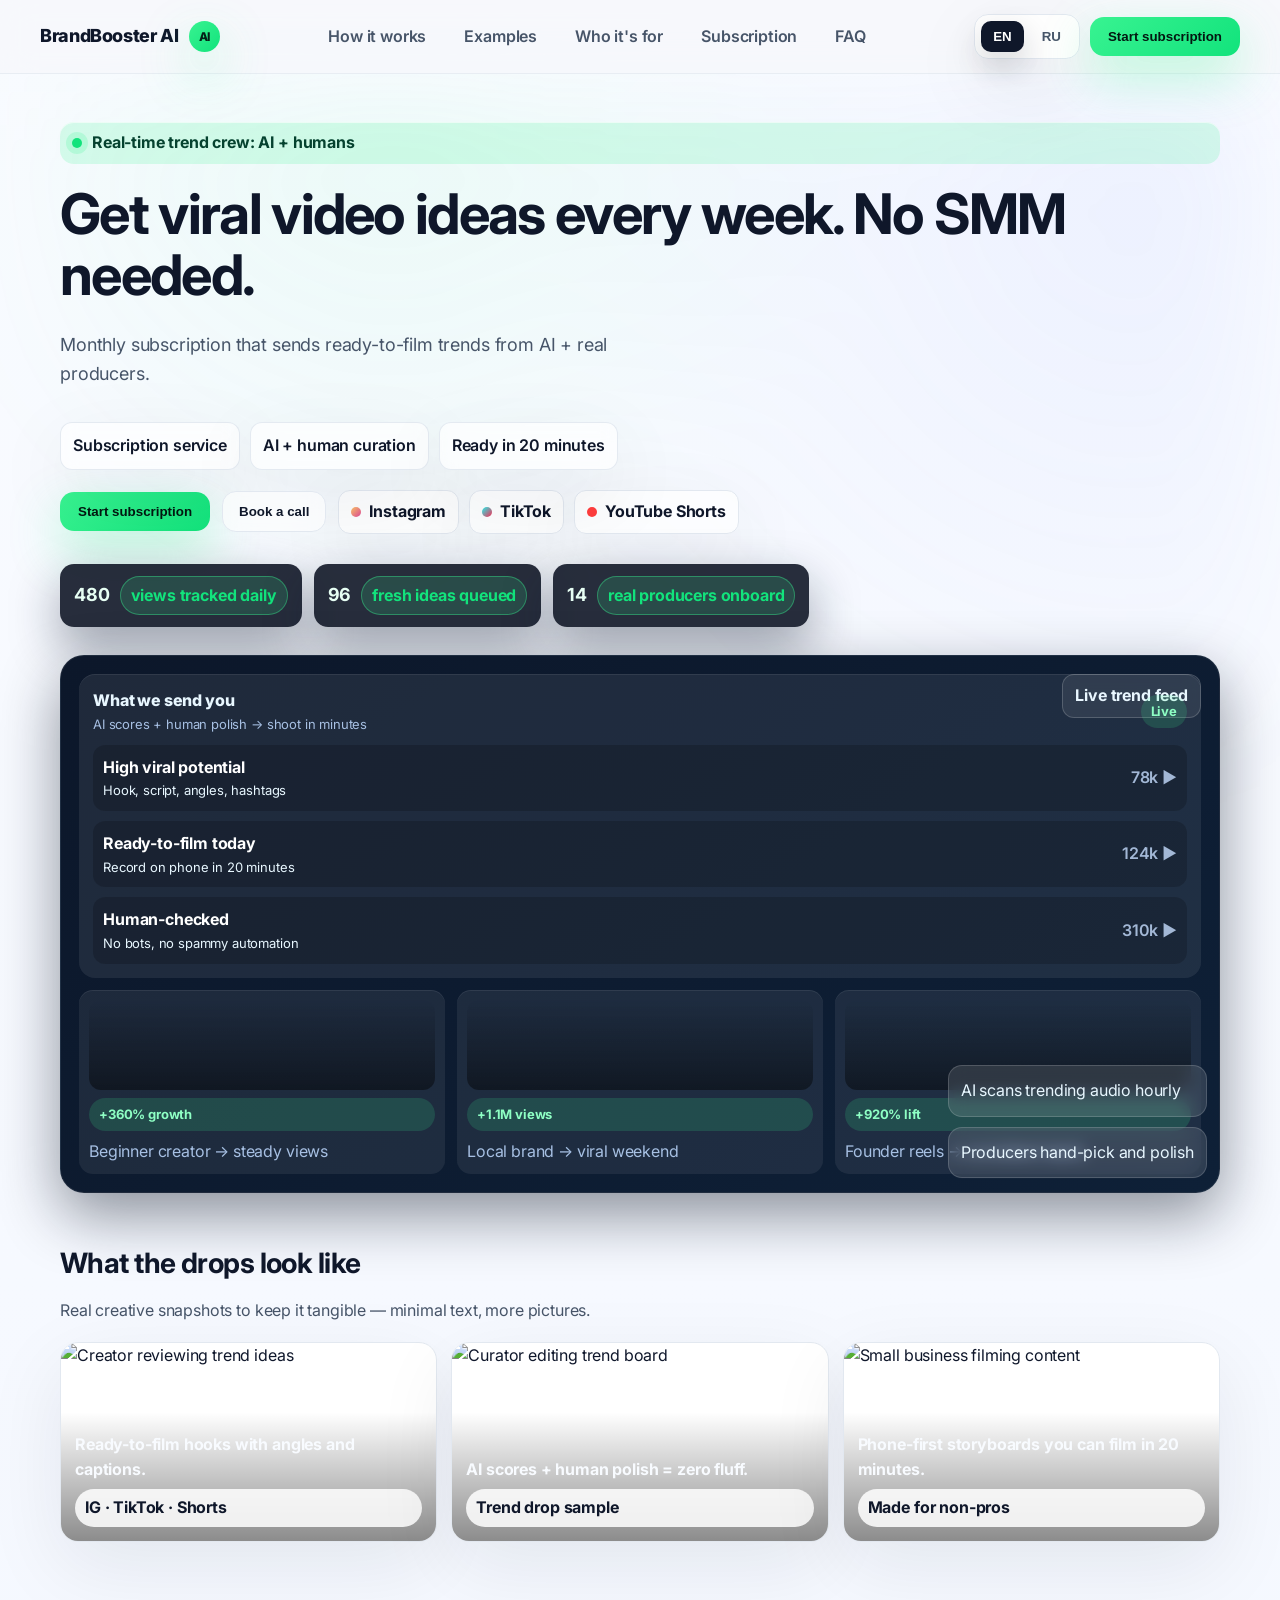
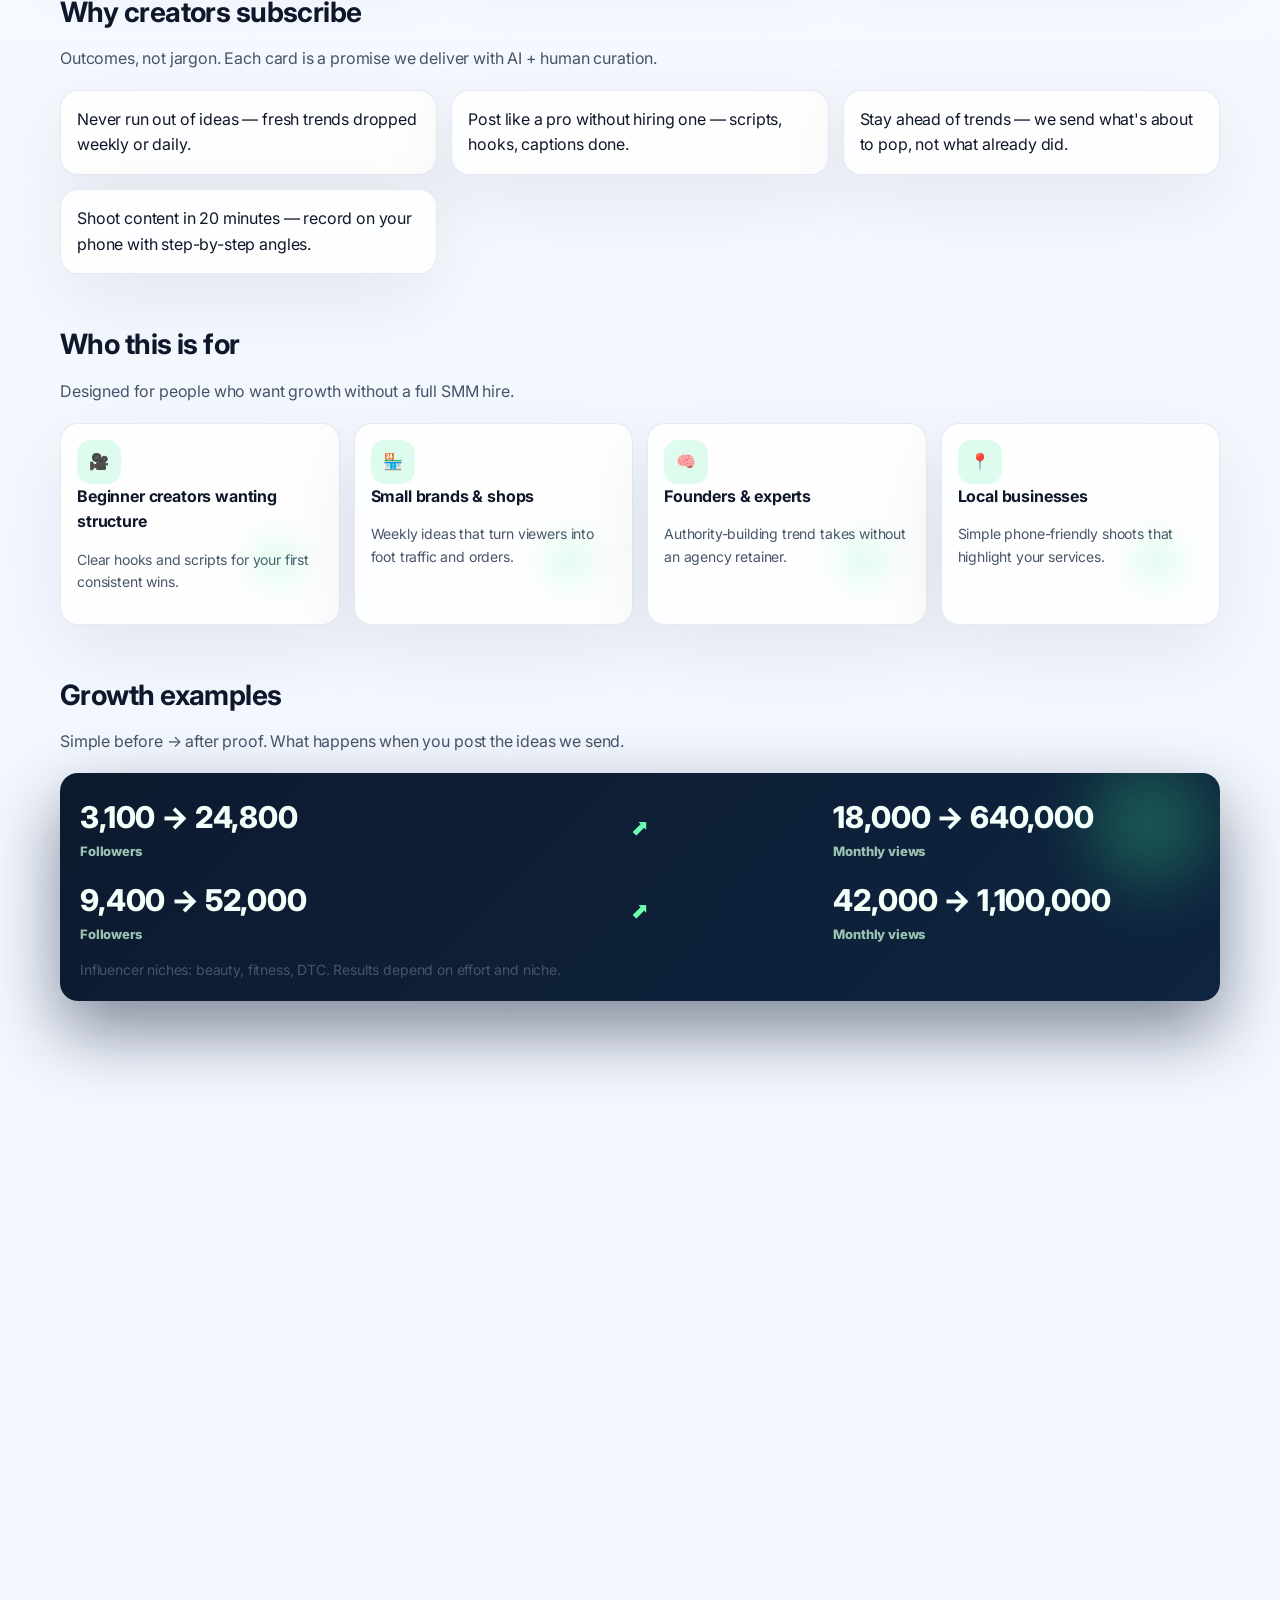
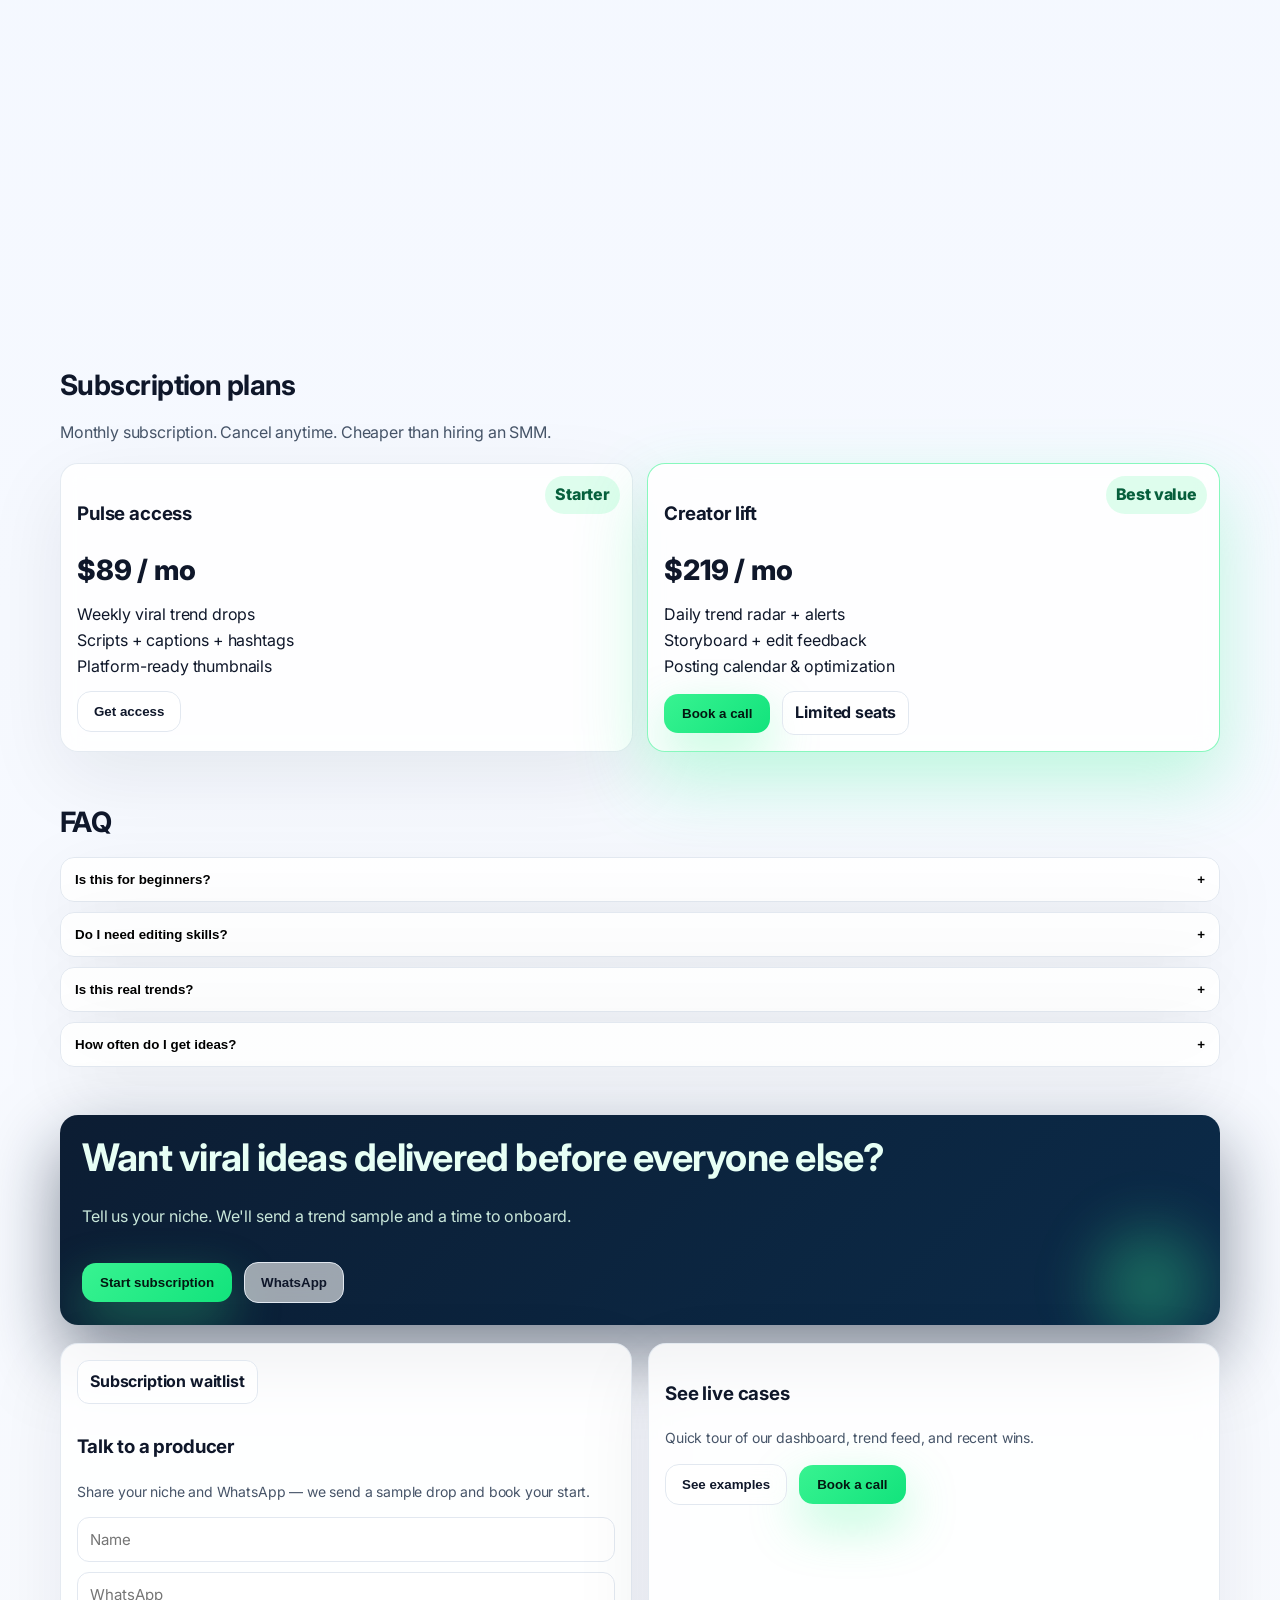
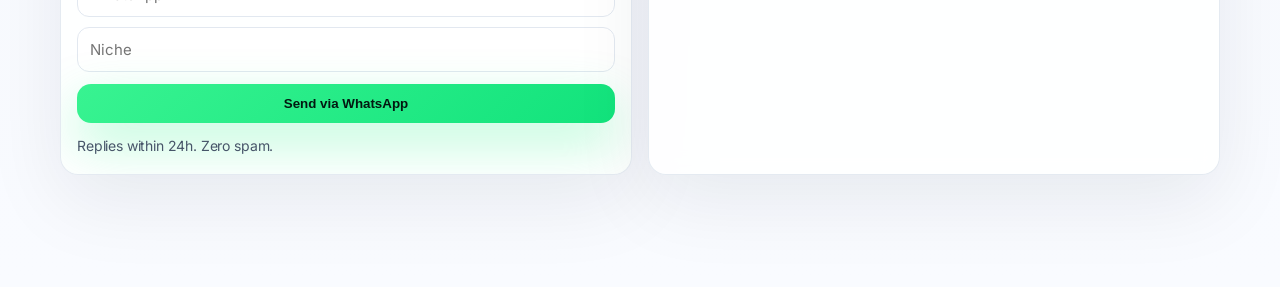
==== commit 89ea76fa: "Add visual gallery and photo-led trend previews" ====
--- a/index.html
+++ b/index.html
@@ -29,9 +29,7 @@
     body {
       margin: 0;
       font-family: 'Inter', system-ui, -apple-system, sans-serif;
-      background: radial-gradient(circle at 20% 20%, rgba(56, 243, 145, 0.08), transparent 35%),
-                  radial-gradient(circle at 80% 0%, rgba(86, 225, 255, 0.08), transparent 32%),
-                  linear-gradient(180deg, #f8fafc 0%, #edf2ff 100%);
+      background: linear-gradient(180deg, #f9fbff 0%, #f3f7ff 50%, #f9fbff 100%);
       color: var(--text);
       line-height: 1.6;
       letter-spacing: -0.01em;
@@ -99,9 +97,10 @@
     .hero::before {
       content: '';
       position: absolute;
-      inset: -40px -80px -30px -80px;
-      background: linear-gradient(135deg, rgba(56, 243, 145, 0.08), rgba(86, 131, 255, 0.08));
-      filter: blur(60px);
+      inset: -30px -40px -20px -40px;
+      background: radial-gradient(circle at 30% 0%, rgba(56, 243, 145, 0.08), transparent 35%),
+                  radial-gradient(circle at 90% 10%, rgba(105, 133, 255, 0.08), transparent 40%);
+      filter: blur(50px);
       z-index: -1;
     }
 
@@ -125,12 +124,11 @@
 
     .hero-visual {
       position: relative;
-      background: radial-gradient(circle at 20% 10%, rgba(56, 243, 145, 0.28), transparent 45%),
-                  linear-gradient(145deg, #0d1427, #0f213d);
+      background: linear-gradient(145deg, #0c172a, #0e2037);
       border-radius: 24px;
       padding: 18px;
       overflow: hidden;
-      box-shadow: 0 30px 70px rgba(7, 15, 30, 0.55);
+      box-shadow: 0 22px 60px rgba(7, 15, 30, 0.45);
       border: 1px solid rgba(255,255,255,0.08);
       color: #e8f7ff;
       min-height: 360px;
@@ -149,8 +147,8 @@
 
     .video-strip { display: grid; grid-template-columns: repeat(auto-fit, minmax(120px, 1fr)); gap: 12px; }
     .video-card { background: rgba(255,255,255,0.07); border-radius: 14px; padding: 10px; box-shadow: inset 0 1px 0 rgba(255,255,255,0.08); display: grid; gap: 8px; }
-    .thumb { border-radius: 12px; background: linear-gradient(135deg, #1d2f4d, #284a78); height: 90px; position: relative; overflow: hidden; }
-    .thumb::after { content: ''; position: absolute; inset: 0; background: radial-gradient(circle at 30% 30%, rgba(56, 243, 145, 0.2), transparent 60%); }
+    .thumb { border-radius: 12px; height: 90px; position: relative; overflow: hidden; background-size: cover; background-position: center; }
+    .thumb::after { content: ''; position: absolute; inset: 0; background: linear-gradient(180deg, rgba(0,0,0,0) 0%, rgba(0,0,0,0.45) 100%); }
     .pill { display: inline-flex; align-items: center; gap: 6px; padding: 6px 10px; border-radius: 999px; background: rgba(56, 243, 145, 0.16); color: #8effc4; font-weight: 700; font-size: 13px; }
 
     .floating { position: absolute; inset: auto 12px 14px auto; display: flex; flex-direction: column; gap: 10px; }
@@ -220,6 +218,12 @@
 
     .animate { opacity: 0; transform: translateY(18px); transition: opacity 0.6s ease, transform 0.6s ease; }
     .animate.visible { opacity: 1; transform: translateY(0); }
+
+    .photo-grid { display: grid; gap: 14px; grid-template-columns: repeat(auto-fit, minmax(240px, 1fr)); }
+    .photo-card { position: relative; overflow: hidden; border-radius: 18px; background: #fff; border: 1px solid var(--border); box-shadow: var(--shadow); min-height: 200px; }
+    .photo-card img { width: 100%; height: 100%; object-fit: cover; display: block; filter: saturate(1.05); }
+    .photo-overlay { position: absolute; inset: 0; background: linear-gradient(180deg, transparent 35%, rgba(0,0,0,0.45)); color: #f8fbff; display: grid; align-content: end; padding: 14px; font-weight: 700; letter-spacing: -0.01em; }
+    .photo-chip { display: inline-flex; align-items: center; gap: 6px; padding: 6px 10px; background: rgba(255,255,255,0.85); color: #0f172a; border-radius: 999px; font-weight: 700; margin-top: 6px; }
   </style>
 </head>
 <body>
@@ -325,17 +329,17 @@
 
           <div class="video-strip">
             <div class="video-card">
-              <div class="thumb"></div>
+              <div class="thumb" style="background-image:url('https://images.unsplash.com/photo-1521737604893-d14cc237f11d?auto=format&fit=crop&w=800&q=80');"></div>
               <div class="pill">+360% growth</div>
               <div class="muted-light" data-i18n="vid1">Beginner creator → steady views</div>
             </div>
             <div class="video-card">
-              <div class="thumb"></div>
+              <div class="thumb" style="background-image:url('https://images.unsplash.com/photo-1545239351-1141bd82e8a6?auto=format&fit=crop&w=800&q=80');"></div>
               <div class="pill">+1.1M views</div>
               <div class="muted-light" data-i18n="vid2">Local brand → viral weekend</div>
             </div>
             <div class="video-card">
-              <div class="thumb"></div>
+              <div class="thumb" style="background-image:url('https://images.unsplash.com/photo-1524504388940-b1c1722653e1?auto=format&fit=crop&w=800&q=80');"></div>
               <div class="pill">+920% lift</div>
               <div class="muted-light" data-i18n="vid3">Founder reels → consistent leads</div>
             </div>
@@ -344,6 +348,34 @@
         <div class="floating">
           <div class="float-card" data-i18n="float1">AI scans trending audio hourly</div>
           <div class="float-card" data-i18n="float2">Producers hand-pick and polish</div>
+        </div>
+      </div>
+    </section>
+
+    <section class="section animate" id="visuals">
+      <h2 data-i18n="visualsTitle">What the drops look like</h2>
+      <p class="lead" data-i18n="visualsLead">Real creative snapshots to keep it tangible — minimal text, more pictures.</p>
+      <div class="photo-grid">
+        <div class="photo-card">
+          <img src="https://images.unsplash.com/photo-1515377905703-c4788e51af15?auto=format&fit=crop&w=1200&q=80" alt="Creator reviewing trend ideas" loading="lazy" />
+          <div class="photo-overlay">
+            <span data-i18n="visuals1">Ready-to-film hooks with angles and captions.</span>
+            <span class="photo-chip">IG · TikTok · Shorts</span>
+          </div>
+        </div>
+        <div class="photo-card">
+          <img src="https://images.unsplash.com/photo-1526170375885-4d8ecf77b99f?auto=format&fit=crop&w=1200&q=80" alt="Curator editing trend board" loading="lazy" />
+          <div class="photo-overlay">
+            <span data-i18n="visuals2">AI scores + human polish = zero fluff.</span>
+            <span class="photo-chip" data-i18n="visualsChip">Trend drop sample</span>
+          </div>
+        </div>
+        <div class="photo-card">
+          <img src="https://images.unsplash.com/photo-1517245386807-bb43f82c33c4?auto=format&fit=crop&w=1200&q=80" alt="Small business filming content" loading="lazy" />
+          <div class="photo-overlay">
+            <span data-i18n="visuals3">Phone-first storyboards you can film in 20 minutes.</span>
+            <span class="photo-chip" data-i18n="visualsChip2">Made for non-pros</span>
+          </div>
         </div>
       </div>
     </section>
@@ -595,6 +627,13 @@
         vid3: 'Founder reels → consistent leads',
         float1: 'AI scans trending audio hourly',
         float2: 'Producers hand-pick and polish',
+        visualsTitle: 'What the drops look like',
+        visualsLead: 'Real creative snapshots to keep it tangible — minimal text, more pictures.',
+        visuals1: 'Ready-to-film hooks with angles and captions.',
+        visuals2: 'AI scores + human polish = zero fluff.',
+        visuals3: 'Phone-first storyboards you can film in 20 minutes.',
+        visualsChip: 'Trend drop sample',
+        visualsChip2: 'Made for non-pros',
         outcomeTitle: 'Why creators subscribe',
         outcomeLead: 'Outcomes, not jargon. Each card is a promise we deliver with AI + human curation.',
         outcome1: 'Never run out of ideas — fresh trends dropped weekly or daily.',
@@ -712,6 +751,13 @@
         vid3: 'Рилсы фаундера → постоянные лиды',
         float1: 'ИИ сканирует тренды по аудио каждый час',
         float2: 'Продюсеры вручную отбирают и шлифуют',
+        visualsTitle: 'Как выглядят дропы',
+        visualsLead: 'Реальные кадры и сториборды — минимум текста, больше визуала.',
+        visuals1: 'Готовые хуки, ракурсы и подписи для съёмки.',
+        visuals2: 'Оценка ИИ + ручная правка — без воды.',
+        visuals3: 'Сториборды под телефон, снимаете за 20 минут.',
+        visualsChip: 'Сэмпл дропа',
+        visualsChip2: 'Для неспециалистов',
         outcomeTitle: 'Почему оформляют подписку',
         outcomeLead: 'Результаты, а не термины. Каждая карточка — обещание, которое мы выполняем.',
         outcome1: 'Идеи не заканчиваются — новые тренды каждую неделю или день.',
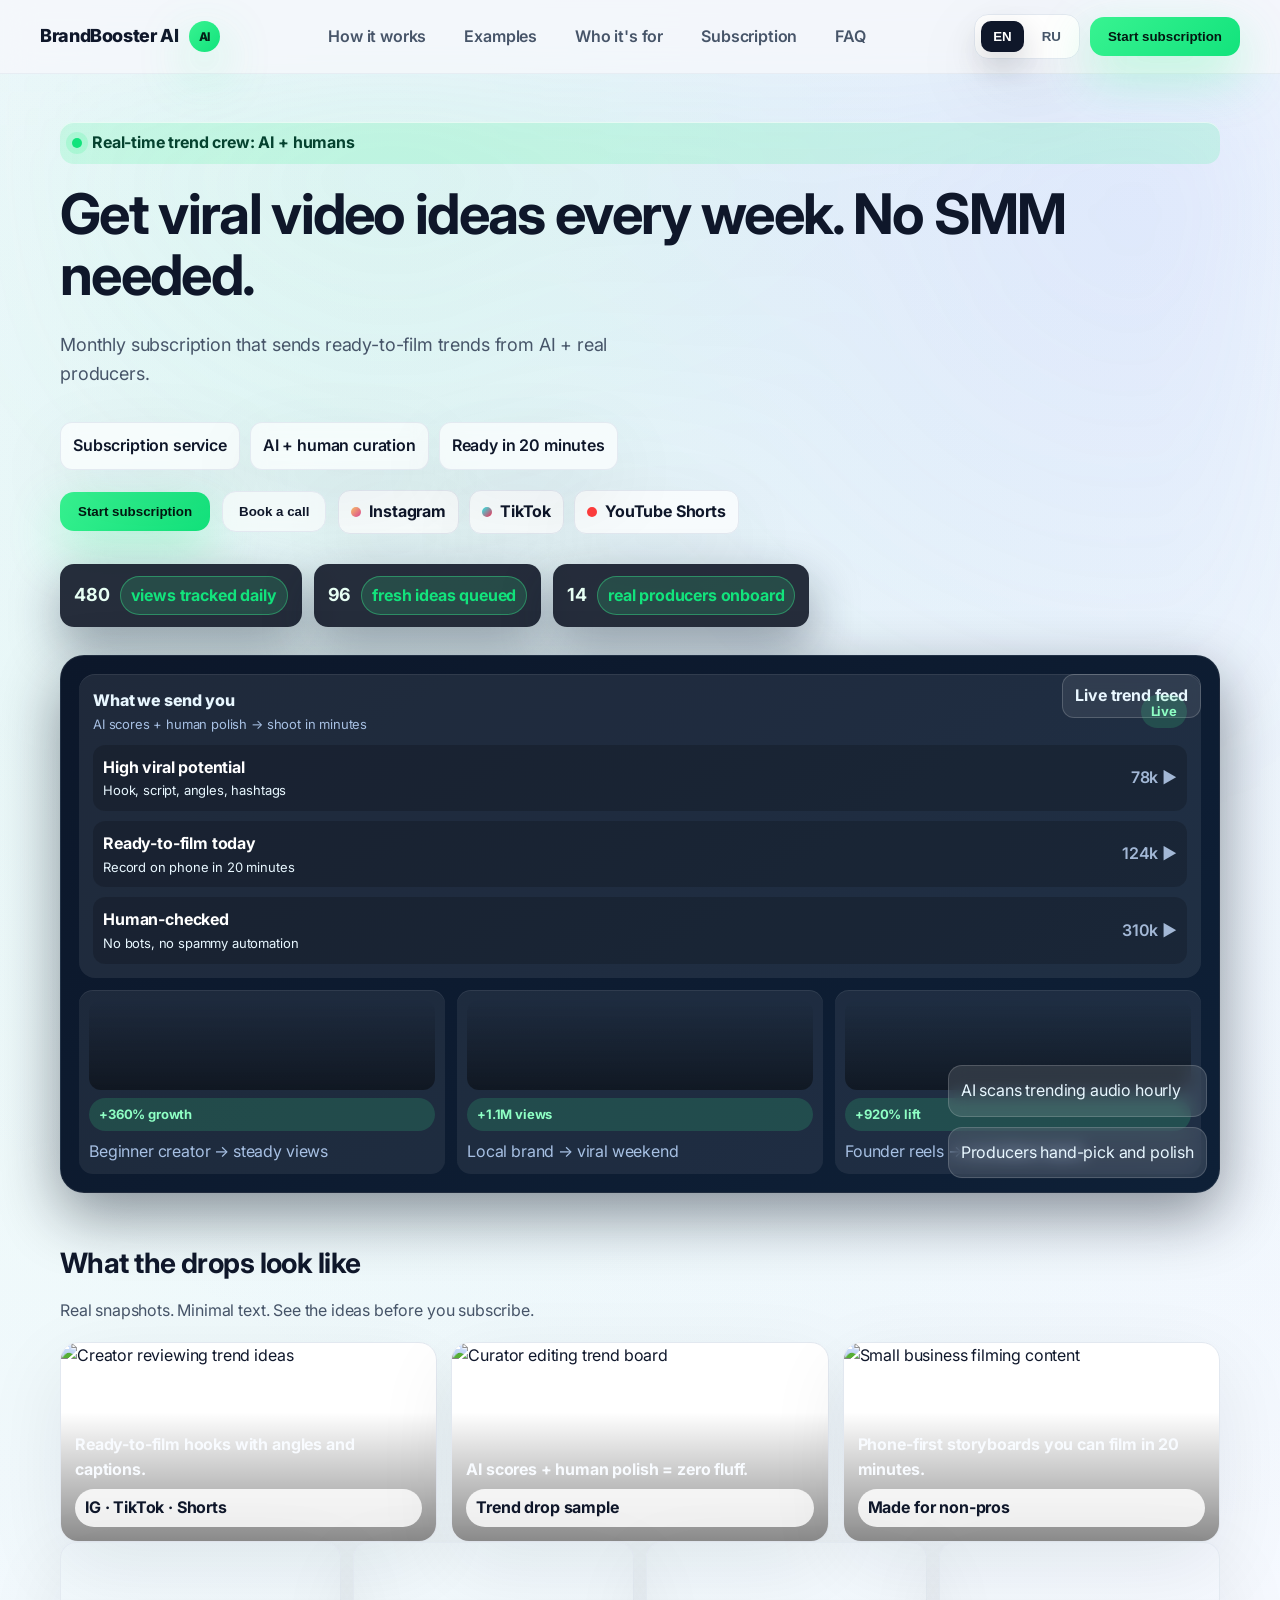
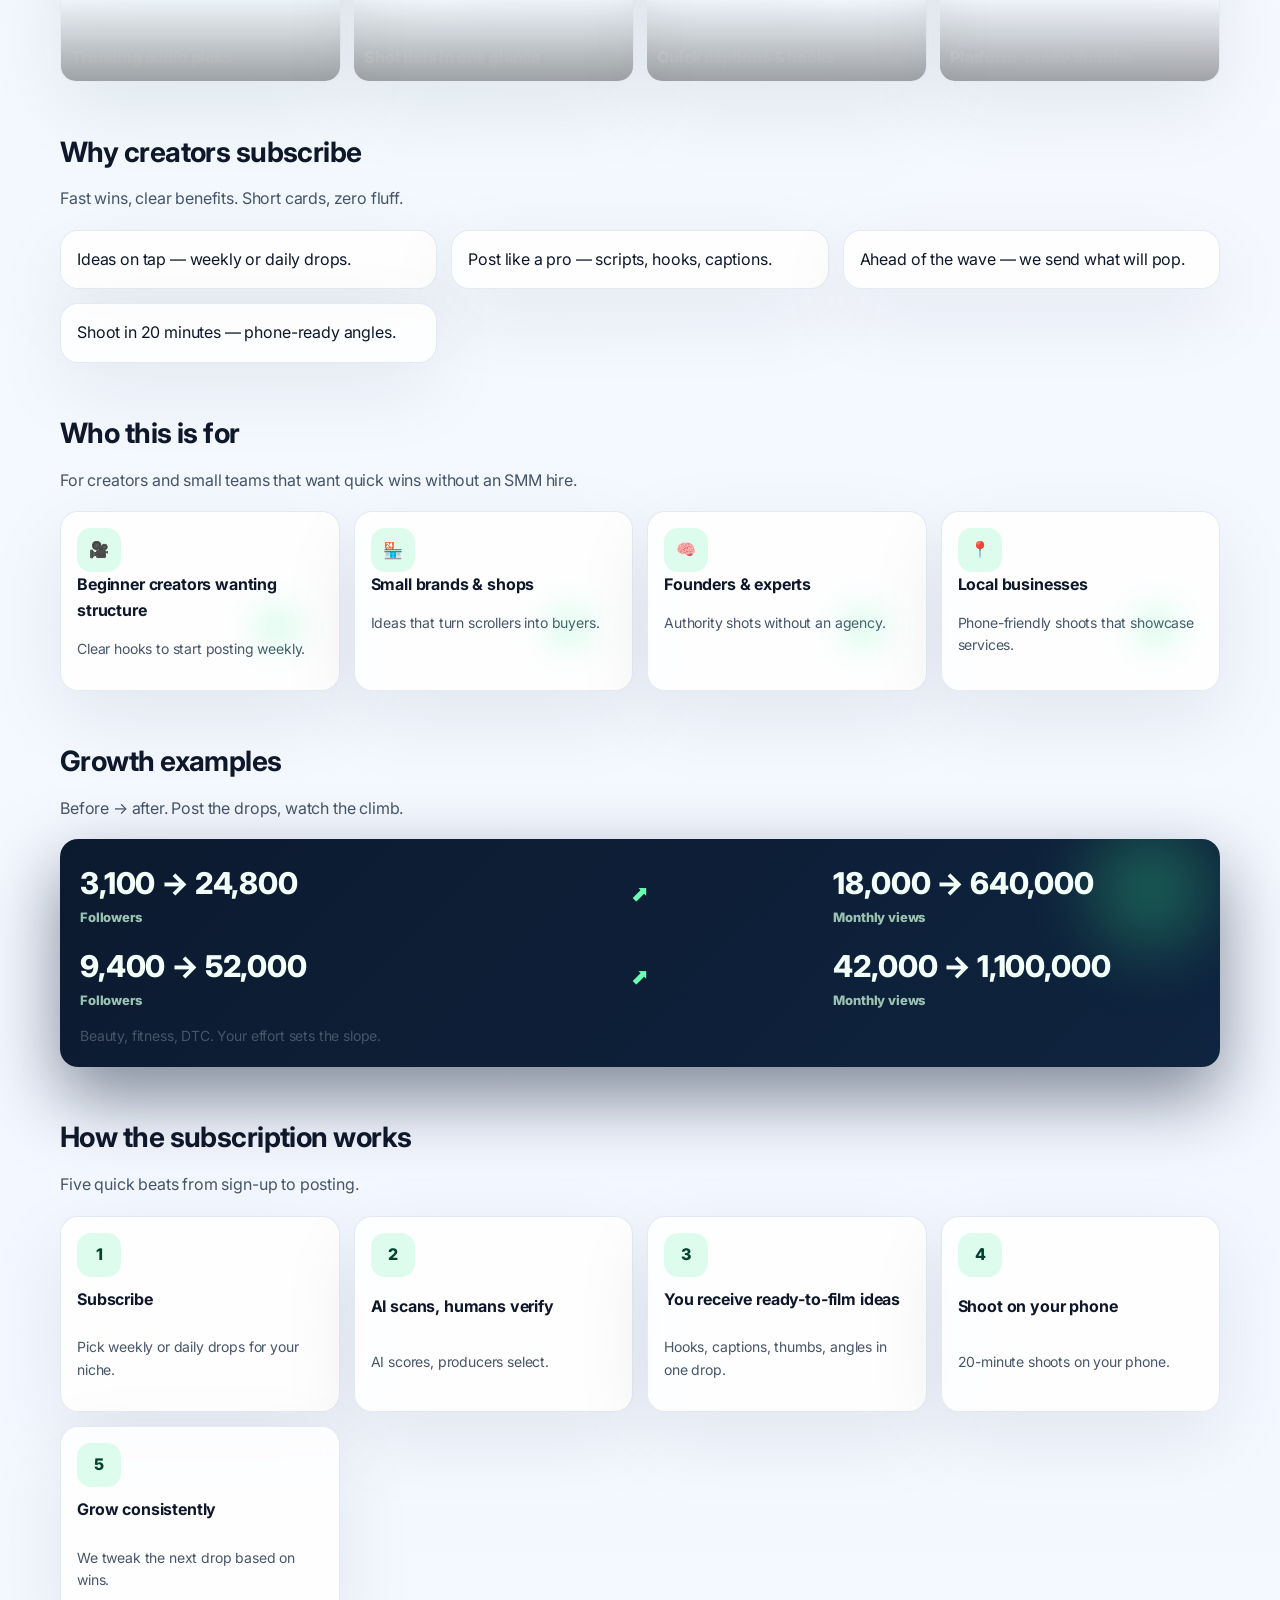
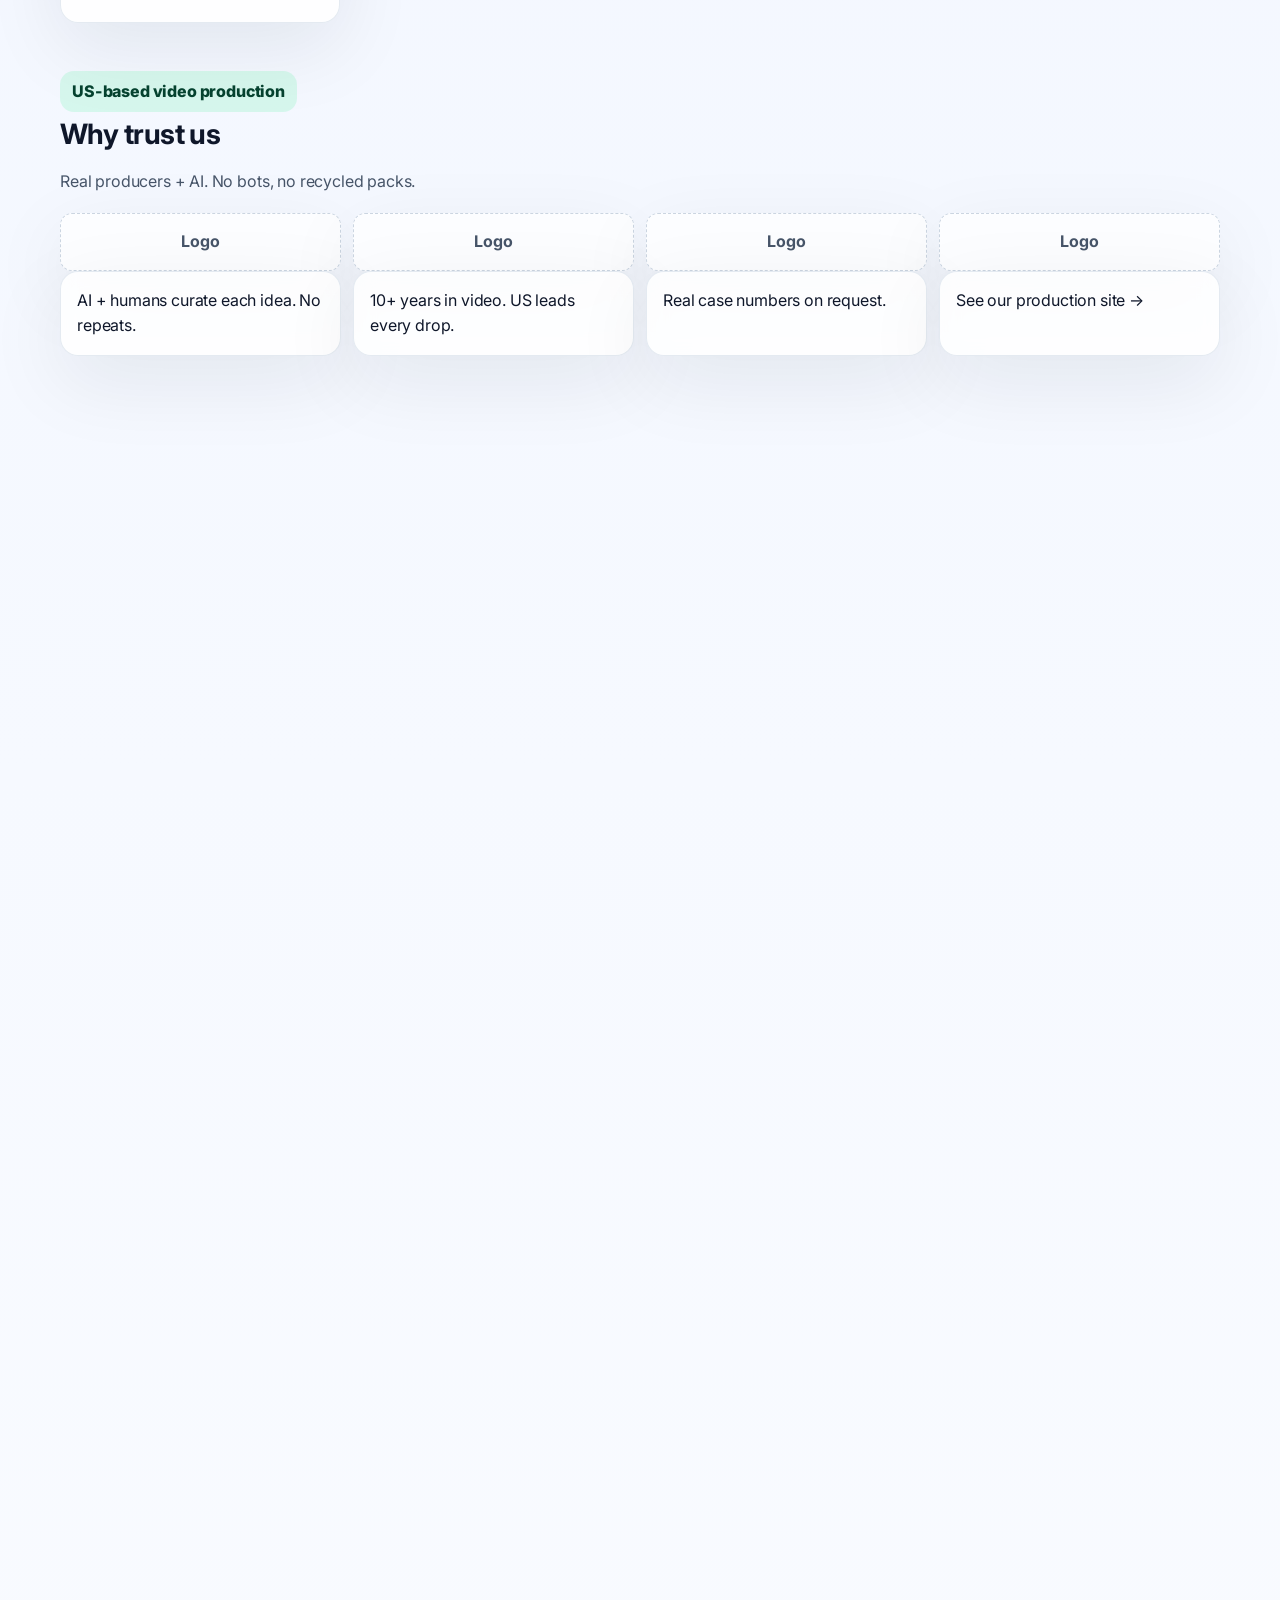
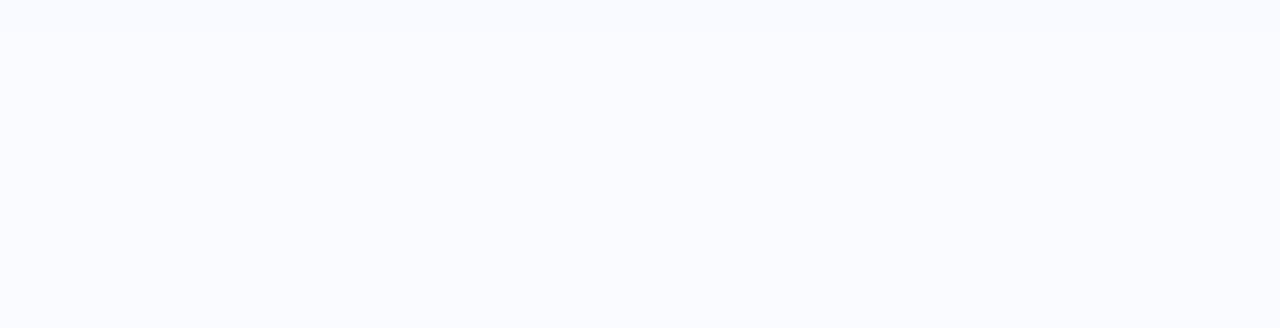
==== commit e7ac058c: "Simplify copy and add visual moodboard" ====
--- a/index.html
+++ b/index.html
@@ -29,7 +29,9 @@
     body {
       margin: 0;
       font-family: 'Inter', system-ui, -apple-system, sans-serif;
-      background: linear-gradient(180deg, #f9fbff 0%, #f3f7ff 50%, #f9fbff 100%);
+      background: radial-gradient(circle at 20% 10%, rgba(56, 243, 145, 0.08), transparent 32%),
+                  radial-gradient(circle at 80% 0%, rgba(96, 112, 255, 0.08), transparent 30%),
+                  linear-gradient(180deg, #f9fbff 0%, #f3f7ff 55%, #f9fbff 100%);
       color: var(--text);
       line-height: 1.6;
       letter-spacing: -0.01em;
@@ -40,6 +42,12 @@
     ul { padding: 0; margin: 0; list-style: none; }
 
     .page { max-width: 1200px; margin: 0 auto; padding: 0 20px 64px; position: relative; }
+
+    @keyframes floaty {
+      0% { transform: translateY(0); }
+      50% { transform: translateY(-6px); }
+      100% { transform: translateY(0); }
+    }
 
     header {
       position: sticky;
@@ -132,6 +140,7 @@
       border: 1px solid rgba(255,255,255,0.08);
       color: #e8f7ff;
       min-height: 360px;
+      animation: floaty 8s ease-in-out infinite;
     }
 
     .glass-tag { position: absolute; top: 18px; right: 18px; padding: 8px 12px; background: rgba(255,255,255,0.08); border: 1px solid rgba(255,255,255,0.18); border-radius: 12px; backdrop-filter: blur(8px); font-weight: 700; }
@@ -152,7 +161,7 @@
     .pill { display: inline-flex; align-items: center; gap: 6px; padding: 6px 10px; border-radius: 999px; background: rgba(56, 243, 145, 0.16); color: #8effc4; font-weight: 700; font-size: 13px; }
 
     .floating { position: absolute; inset: auto 12px 14px auto; display: flex; flex-direction: column; gap: 10px; }
-    .float-card { background: rgba(255,255,255,0.12); border-radius: 14px; padding: 12px; backdrop-filter: blur(8px); border: 1px solid rgba(255,255,255,0.16); }
+    .float-card { background: rgba(255,255,255,0.12); border-radius: 14px; padding: 12px; backdrop-filter: blur(8px); border: 1px solid rgba(255,255,255,0.16); animation: floaty 6s ease-in-out infinite alternate; }
 
     .section { margin: 48px 0; position: relative; }
     .section h2 { margin: 0 0 12px; font-size: 28px; letter-spacing: -0.02em; }
@@ -220,10 +229,15 @@
     .animate.visible { opacity: 1; transform: translateY(0); }
 
     .photo-grid { display: grid; gap: 14px; grid-template-columns: repeat(auto-fit, minmax(240px, 1fr)); }
-    .photo-card { position: relative; overflow: hidden; border-radius: 18px; background: #fff; border: 1px solid var(--border); box-shadow: var(--shadow); min-height: 200px; }
+    .photo-card { position: relative; overflow: hidden; border-radius: 18px; background: #fff; border: 1px solid var(--border); box-shadow: var(--shadow); min-height: 200px; animation: floaty 7s ease-in-out infinite; }
     .photo-card img { width: 100%; height: 100%; object-fit: cover; display: block; filter: saturate(1.05); }
     .photo-overlay { position: absolute; inset: 0; background: linear-gradient(180deg, transparent 35%, rgba(0,0,0,0.45)); color: #f8fbff; display: grid; align-content: end; padding: 14px; font-weight: 700; letter-spacing: -0.01em; }
     .photo-chip { display: inline-flex; align-items: center; gap: 6px; padding: 6px 10px; background: rgba(255,255,255,0.85); color: #0f172a; border-radius: 999px; font-weight: 700; margin-top: 6px; }
+
+    .moodboard { display: grid; gap: 12px; grid-template-columns: repeat(auto-fit, minmax(160px, 1fr)); }
+    .mood-tile { position: relative; border-radius: 16px; overflow: hidden; min-height: 140px; border: 1px solid rgba(226,232,240,0.9); box-shadow: var(--shadow); background-size: cover; background-position: center; filter: saturate(1.05); animation: floaty 9s ease-in-out infinite alternate; }
+    .mood-tile::after { content: ''; position: absolute; inset: 0; background: linear-gradient(180deg, rgba(0,0,0,0) 40%, rgba(0,0,0,0.35) 100%); }
+    .mood-label { position: absolute; inset: auto 10px 10px 10px; color: #f8fbff; font-weight: 800; letter-spacing: -0.01em; }
   </style>
 </head>
 <body>
@@ -257,7 +271,7 @@
       <div class="hero-grid">
         <span class="eyebrow"><span class="spark"></span><span data-i18n="eyebrow">Real-time trend crew: AI + humans</span></span>
         <h1 class="headline" data-i18n="headline">Get viral video ideas every week. No SMM needed.</h1>
-        <p class="subtitle" data-i18n="subtitle">Monthly subscription that sends ready-to-film trends from AI + real producers.</p>
+        <p class="subtitle" data-i18n="subtitle">AI + producers drop ready-to-film trends on a monthly subscription.</p>
 
         <div class="chips">
           <span class="chip" data-i18n="chip1">Subscription service</span>
@@ -354,7 +368,7 @@
 
     <section class="section animate" id="visuals">
       <h2 data-i18n="visualsTitle">What the drops look like</h2>
-      <p class="lead" data-i18n="visualsLead">Real creative snapshots to keep it tangible — minimal text, more pictures.</p>
+      <p class="lead" data-i18n="visualsLead">Real snapshots. Minimal text. See the ideas before you subscribe.</p>
       <div class="photo-grid">
         <div class="photo-card">
           <img src="https://images.unsplash.com/photo-1515377905703-c4788e51af15?auto=format&fit=crop&w=1200&q=80" alt="Creator reviewing trend ideas" loading="lazy" />
@@ -378,49 +392,63 @@
           </div>
         </div>
       </div>
+      <div class="moodboard" aria-label="Trend moodboard">
+        <div class="mood-tile" style="background-image:url('https://images.unsplash.com/photo-1504384308090-c894fdcc538d?auto=format&fit=crop&w=900&q=80');">
+          <span class="mood-label" data-i18n="mood1">Trending audio picks</span>
+        </div>
+        <div class="mood-tile" style="background-image:url('https://images.unsplash.com/photo-1555431189-0fabf2667795?auto=format&fit=crop&w=900&q=80');">
+          <span class="mood-label" data-i18n="mood2">Shot lists in one glance</span>
+        </div>
+        <div class="mood-tile" style="background-image:url('https://images.unsplash.com/photo-1500534314209-a25ddb2bd429?auto=format&fit=crop&w=900&q=80');">
+          <span class="mood-label" data-i18n="mood3">Quick captions & hooks</span>
+        </div>
+        <div class="mood-tile" style="background-image:url('https://images.unsplash.com/photo-1489515217757-5fd1be406fef?auto=format&fit=crop&w=900&q=80');">
+          <span class="mood-label" data-i18n="mood4">Platform-ready thumbs</span>
+        </div>
+      </div>
     </section>
 
     <section class="section animate" id="outcomes">
       <h2 data-i18n="outcomeTitle">Why creators subscribe</h2>
-      <p class="lead" data-i18n="outcomeLead">Outcomes, not jargon. Each card is a promise we deliver with AI + human curation.</p>
+      <p class="lead" data-i18n="outcomeLead">Fast wins, clear benefits. Short cards, zero fluff.</p>
       <div class="grid-2">
-        <div class="card" data-i18n="outcome1">Never run out of ideas — fresh trends dropped weekly or daily.</div>
-        <div class="card" data-i18n="outcome2">Post like a pro without hiring one — scripts, hooks, captions done.</div>
-        <div class="card" data-i18n="outcome3">Stay ahead of trends — we send what\'s about to pop, not what already did.</div>
-        <div class="card" data-i18n="outcome4">Shoot content in 20 minutes — record on your phone with step-by-step angles.</div>
+        <div class="card" data-i18n="outcome1">Ideas on tap — weekly or daily drops.</div>
+        <div class="card" data-i18n="outcome2">Post like a pro — scripts, hooks, captions.</div>
+        <div class="card" data-i18n="outcome3">Ahead of the wave — we send what will pop.</div>
+        <div class="card" data-i18n="outcome4">Shoot in 20 minutes — phone-ready angles.</div>
       </div>
     </section>
 
     <section class="section animate" id="who">
       <h2 data-i18n="whoTitle">Who this is for</h2>
-      <p class="lead" data-i18n="whoLead">Designed for people who want growth without a full SMM hire.</p>
+      <p class="lead" data-i18n="whoLead">For creators and small teams that want quick wins without an SMM hire.</p>
       <div class="grid-3 audience">
         <div class="card audience-card">
           <div class="step-icon">🎥</div>
           <strong data-i18n="who1">Beginner creators wanting structure</strong>
-          <p class="subtle" data-i18n="who1Desc">Clear hooks and scripts for your first consistent wins.</p>
+          <p class="subtle" data-i18n="who1Desc">Clear hooks to start posting weekly.</p>
         </div>
         <div class="card audience-card">
           <div class="step-icon">🏪</div>
           <strong data-i18n="who2">Small brands & shops</strong>
-          <p class="subtle" data-i18n="who2Desc">Weekly ideas that turn viewers into foot traffic and orders.</p>
+          <p class="subtle" data-i18n="who2Desc">Ideas that turn scrollers into buyers.</p>
         </div>
         <div class="card audience-card">
           <div class="step-icon">🧠</div>
           <strong data-i18n="who3">Founders & experts</strong>
-          <p class="subtle" data-i18n="who3Desc">Authority-building trend takes without an agency retainer.</p>
+          <p class="subtle" data-i18n="who3Desc">Authority shots without an agency.</p>
         </div>
         <div class="card audience-card">
           <div class="step-icon">📍</div>
           <strong data-i18n="who4">Local businesses</strong>
-          <p class="subtle" data-i18n="who4Desc">Simple phone-friendly shoots that highlight your services.</p>
+          <p class="subtle" data-i18n="who4Desc">Phone-friendly shoots that showcase services.</p>
         </div>
       </div>
     </section>
 
     <section class="section animate" id="examples">
       <h2 data-i18n="growthTitle">Growth examples</h2>
-      <p class="lead" data-i18n="growthLead">Simple before → after proof. What happens when you post the ideas we send.</p>
+      <p class="lead" data-i18n="growthLead">Before → after. Post the drops, watch the climb.</p>
       <div class="growth-panel">
         <div class="growth-row">
           <div class="growth-number"><span data-animate="3100">3.1k</span> → <span data-animate="24800">24.8k</span><small data-i18n="followers">Followers</small></div>
@@ -432,38 +460,38 @@
           <div class="growth-arrow">⬈</div>
           <div class="growth-number"><span data-animate="42000">42k</span> → <span data-animate="1100000">1.1M</span><small data-i18n="views">Monthly views</small></div>
         </div>
-        <div class="subtle" data-i18n="growthNote">Influencer niches: beauty, fitness, DTC. Results depend on effort and niche.</div>
+        <div class="subtle" data-i18n="growthNote">Beauty, fitness, DTC. Your effort sets the slope.</div>
       </div>
     </section>
 
     <section class="section animate" id="how">
       <h2 data-i18n="howTitle">How the subscription works</h2>
-      <p class="lead" data-i18n="howLead">From “I need ideas” to “I post with confidence” in five short steps.</p>
+      <p class="lead" data-i18n="howLead">Five quick beats from sign-up to posting.</p>
       <div class="steps">
         <div class="card step">
           <div class="step-icon">1</div>
           <strong data-i18n="step1Title">Subscribe</strong>
-          <p class="subtle" data-i18n="step1Desc">Pick weekly or daily trend drops tailored to your niche.</p>
+          <p class="subtle" data-i18n="step1Desc">Pick weekly or daily drops for your niche.</p>
         </div>
         <div class="card step">
           <div class="step-icon">2</div>
           <strong data-i18n="step2Title">AI scans, humans verify</strong>
-          <p class="subtle" data-i18n="step2Desc">We score viral potential, then producers hand-pick what feels right.</p>
+          <p class="subtle" data-i18n="step2Desc">AI scores, producers select.</p>
         </div>
         <div class="card step">
           <div class="step-icon">3</div>
           <strong data-i18n="step3Title">You receive ready-to-film ideas</strong>
-          <p class="subtle" data-i18n="step3Desc">Hooks, scripts, captions, thumbnails, and angles in one drop.</p>
+          <p class="subtle" data-i18n="step3Desc">Hooks, captions, thumbs, angles in one drop.</p>
         </div>
         <div class="card step">
           <div class="step-icon">4</div>
           <strong data-i18n="step4Title">Shoot on your phone</strong>
-          <p class="subtle" data-i18n="step4Desc">Record in 20 minutes. No studio, no gear, just clear direction.</p>
+          <p class="subtle" data-i18n="step4Desc">20-minute shoots on your phone.</p>
         </div>
         <div class="card step">
           <div class="step-icon">5</div>
           <strong data-i18n="step5Title">Grow consistently</strong>
-          <p class="subtle" data-i18n="step5Desc">We track performance and adjust the next drop based on wins.</p>
+          <p class="subtle" data-i18n="step5Desc">We tweak the next drop based on wins.</p>
         </div>
       </div>
     </section>
@@ -471,7 +499,7 @@
     <section class="section animate" id="cred">
       <div class="cred-badge" data-i18n="credBadge">US-based video production</div>
       <h2 data-i18n="credTitle">Why trust us</h2>
-      <div class="lead" data-i18n="credLead">AI + human curation, not bots. Real producers behind every drop.</div>
+      <div class="lead" data-i18n="credLead">Real producers + AI. No bots, no recycled packs.</div>
       <div class="logo-row">
         <div class="logo-placeholder">Logo</div>
         <div class="logo-placeholder">Logo</div>
@@ -479,16 +507,16 @@
         <div class="logo-placeholder">Logo</div>
       </div>
       <div class="cred-grid">
-        <div class="card" data-i18n="cred1">AI + human producers curate each idea. No recycled scripts.</div>
-        <div class="card" data-i18n="cred2">10+ years in content & video — US-based creative leads every drop.</div>
-        <div class="card" data-i18n="cred3">Cases with real numbers, not promises. Requests on call.</div>
+        <div class="card" data-i18n="cred1">AI + humans curate each idea. No repeats.</div>
+        <div class="card" data-i18n="cred2">10+ years in video. US leads every drop.</div>
+        <div class="card" data-i18n="cred3">Real case numbers on request.</div>
         <div class="card"><a href="#" data-i18n="cred4">See our production site →</a></div>
       </div>
     </section>
 
     <section class="section animate" id="offer">
       <h2 data-i18n="offerTitle">Subscription plans</h2>
-      <p class="lead" data-i18n="offerCopy">Monthly subscription. Cancel anytime. Cheaper than hiring an SMM.</p>
+      <p class="lead" data-i18n="offerCopy">Monthly subscription. Cancel anytime. Cheaper than an SMM hire.</p>
       <div class="pricing">
         <div class="card price-card">
           <div class="tag" data-i18n="tagLite">Starter</div>
@@ -528,28 +556,28 @@
             <span data-i18n="faq1Q">Is this for beginners?</span>
             <span>+</span>
           </button>
-          <div class="faq-answer" data-i18n="faq1A">Yes. We send simple scripts and angles you can film on your phone.</div>
+          <div class="faq-answer" data-i18n="faq1A">Yes. Simple scripts and angles for your phone.</div>
         </div>
         <div class="faq-item">
           <button class="faq-question" type="button">
             <span data-i18n="faq2Q">Do I need editing skills?</span>
             <span>+</span>
           </button>
-          <div class="faq-answer" data-i18n="faq2A">Basic phone editing is enough. We provide shot lists and captions.</div>
+          <div class="faq-answer" data-i18n="faq2A">Basic phone editing is enough. We add shot lists and captions.</div>
         </div>
         <div class="faq-item">
           <button class="faq-question" type="button">
             <span data-i18n="faq3Q">Is this real trends?</span>
             <span>+</span>
           </button>
-          <div class="faq-answer" data-i18n="faq3A">Yes. AI scans live data and humans verify — no recycled idea packs.</div>
+          <div class="faq-answer" data-i18n="faq3A">Yes. Live data + human filter. No recycled packs.</div>
         </div>
         <div class="faq-item">
           <button class="faq-question" type="button">
             <span data-i18n="faq4Q">How often do I get ideas?</span>
             <span>+</span>
           </button>
-          <div class="faq-answer" data-i18n="faq4A">Choose weekly or daily drops. Month-to-month, cancel anytime.</div>
+          <div class="faq-answer" data-i18n="faq4A">Weekly or daily drops. Month-to-month, cancel anytime.</div>
         </div>
       </div>
     </section>
@@ -568,7 +596,7 @@
         <div class="card" style="position:relative; overflow:hidden;">
           <div class="limited" style="margin-bottom:10px;" data-i18n="leadBadge">Subscription waitlist</div>
           <h3 data-i18n="leadTitle">Talk to a producer</h3>
-          <p class="subtle" data-i18n="leadCopy">Share your niche and WhatsApp — we send a sample drop and book your start.</p>
+          <p class="subtle" data-i18n="leadCopy">Drop your niche and WhatsApp — we send a sample and schedule start.</p>
           <form id="lead-form" class="lead-form">
             <div class="input-row">
               <input type="text" name="name" placeholder="Name" data-i18n-placeholder="leadName" required />
@@ -628,54 +656,59 @@
         float1: 'AI scans trending audio hourly',
         float2: 'Producers hand-pick and polish',
         visualsTitle: 'What the drops look like',
-        visualsLead: 'Real creative snapshots to keep it tangible — minimal text, more pictures.',
+        visualsLead: 'Real snapshots. Minimal text. See the ideas before you subscribe.',
+        moodTitle: 'Trend moodboard',
+        mood1: 'Trending audio picks',
+        mood2: 'Shot lists in one glance',
+        mood3: 'Quick captions & hooks',
+        mood4: 'Platform-ready thumbs',
         visuals1: 'Ready-to-film hooks with angles and captions.',
         visuals2: 'AI scores + human polish = zero fluff.',
         visuals3: 'Phone-first storyboards you can film in 20 minutes.',
         visualsChip: 'Trend drop sample',
         visualsChip2: 'Made for non-pros',
         outcomeTitle: 'Why creators subscribe',
-        outcomeLead: 'Outcomes, not jargon. Each card is a promise we deliver with AI + human curation.',
-        outcome1: 'Never run out of ideas — fresh trends dropped weekly or daily.',
-        outcome2: 'Post like a pro without hiring one — scripts, hooks, captions done.',
-        outcome3: 'Stay ahead of trends — we send what\'s about to pop, not what already did.',
-        outcome4: 'Shoot content in 20 minutes — record on your phone with step-by-step angles.',
+        outcomeLead: 'Fast wins, clear benefits. Short cards, zero fluff.',
+        outcome1: 'Ideas on tap — weekly or daily drops.',
+        outcome2: 'Post like a pro — scripts, hooks, captions.',
+        outcome3: 'Ahead of the wave — we send what will pop.',
+        outcome4: 'Shoot in 20 minutes — phone-ready angles.',
         whoTitle: 'Who this is for',
-        whoLead: 'Designed for people who want growth without a full SMM hire.',
+        whoLead: 'For creators and small teams that want quick wins without an SMM hire.',
         who1: 'Beginner creators wanting structure',
-        who1Desc: 'Clear hooks and scripts for your first consistent wins.',
+        who1Desc: 'Clear hooks to start posting weekly.',
         who2: 'Small brands & shops',
-        who2Desc: 'Weekly ideas that turn viewers into foot traffic and orders.',
+        who2Desc: 'Ideas that turn scrollers into buyers.',
         who3: 'Founders & experts',
-        who3Desc: 'Authority-building trend takes without an agency retainer.',
+        who3Desc: 'Authority shots without an agency.',
         who4: 'Local businesses',
-        who4Desc: 'Simple phone-friendly shoots that highlight your services.',
+        who4Desc: 'Phone-friendly shoots that showcase services.',
         growthTitle: 'Growth examples',
-        growthLead: 'Simple before → after proof. What happens when you post the ideas we send.',
+        growthLead: 'Before → after. Post the drops, watch the climb.',
         followers: 'Followers',
         views: 'Monthly views',
-        growthNote: 'Influencer niches: beauty, fitness, DTC. Results depend on effort and niche.',
+        growthNote: 'Beauty, fitness, DTC. Your effort sets the slope.',
         howTitle: 'How the subscription works',
-        howLead: 'From “I need ideas” to “I post with confidence” in five short steps.',
+        howLead: 'Five quick beats from sign-up to posting.',
         step1Title: 'Subscribe',
-        step1Desc: 'Pick weekly or daily trend drops tailored to your niche.',
+        step1Desc: 'Pick weekly or daily drops for your niche.',
         step2Title: 'AI scans, humans verify',
-        step2Desc: 'We score viral potential, then producers hand-pick what feels right.',
+        step2Desc: 'AI scores, producers select.',
         step3Title: 'You receive ready-to-film ideas',
-        step3Desc: 'Hooks, scripts, captions, thumbnails, and angles in one drop.',
+        step3Desc: 'Hooks, captions, thumbs, angles in one drop.',
         step4Title: 'Shoot on your phone',
-        step4Desc: 'Record in 20 minutes. No studio, no gear, just clear direction.',
+        step4Desc: '20-minute shoots on your phone.',
         step5Title: 'Grow consistently',
-        step5Desc: 'We track performance and adjust the next drop based on wins.',
+        step5Desc: 'We tweak the next drop based on wins.',
         credBadge: 'US-based video production',
         credTitle: 'Why trust us',
-        credLead: 'AI + human curation, not bots. Real producers behind every drop.',
-        cred1: 'AI + human producers curate each idea. No recycled scripts.',
-        cred2: '10+ years in content & video — US-based creative leads every drop.',
-        cred3: 'Cases with real numbers, not promises. Requests on call.',
+        credLead: 'Real producers + AI. No bots, no recycled packs.',
+        cred1: 'AI + humans curate each idea. No repeats.',
+        cred2: '10+ years in video. US leads every drop.',
+        cred3: 'Real case numbers on request.',
         cred4: 'See our production site →',
         offerTitle: 'Subscription plans',
-        offerCopy: 'Monthly subscription. Cancel anytime. Cheaper than hiring an SMM.',
+        offerCopy: 'Monthly subscription. Cancel anytime. Cheaper than an SMM hire.',
         tagLite: 'Starter',
         planLite: 'Pulse access',
         priceLite: '$89 / mo',
@@ -693,20 +726,20 @@
         offerHint: 'Limited seats',
         faqTitle: 'FAQ',
         faq1Q: 'Is this for beginners?',
-        faq1A: 'Yes. We send simple scripts and angles you can film on your phone.',
+        faq1A: 'Yes. Simple scripts and angles for your phone.',
         faq2Q: 'Do I need editing skills?',
-        faq2A: 'Basic phone editing is enough. We provide shot lists and captions.',
+        faq2A: 'Basic phone editing is enough. We add shot lists and captions.',
         faq3Q: 'Is this real trends?',
-        faq3A: 'Yes. AI scans live data and humans verify — no recycled idea packs.',
+        faq3A: 'Yes. Live data + human filter. No recycled packs.',
         faq4Q: 'How often do I get ideas?',
-        faq4A: 'Choose weekly or daily drops. Month-to-month, cancel anytime.',
+        faq4A: 'Weekly or daily drops. Month-to-month, cancel anytime.',
         finalTitle: 'Want viral ideas delivered before everyone else?',
-        finalCopy: 'Tell us your niche. We\'ll send a trend sample and a time to onboard.',
+        finalCopy: 'Tell us your niche. We\'ll send a sample and onboard time.',
         finalCta: 'Start subscription',
         finalAlt: 'WhatsApp',
         leadBadge: 'Subscription waitlist',
         leadTitle: 'Talk to a producer',
-        leadCopy: 'Share your niche and WhatsApp — we send a sample drop and book your start.',
+        leadCopy: 'Drop your niche and WhatsApp — we send a sample and schedule start.',
         leadName: 'Name',
         leadPhone: 'WhatsApp',
         leadNiche: 'Niche',
@@ -727,7 +760,7 @@
         navCta: 'Запустить подписку',
         eyebrow: 'Тренд-команда в реальном времени: ИИ + люди',
         headline: 'Получайте идеи вирусных роликов каждую неделю. Без SMM-специалиста.',
-        subtitle: 'Месячная подписка: ИИ и продюсеры присылают готовые тренды для съёмки.',
+        subtitle: 'ИИ и продюсеры присылают готовые тренды по подписке.',
         chip1: 'Сервис по подписке',
         chip2: 'ИИ + ручная модерация',
         chip3: 'Готово за 20 минут',
@@ -752,51 +785,56 @@
         float1: 'ИИ сканирует тренды по аудио каждый час',
         float2: 'Продюсеры вручную отбирают и шлифуют',
         visualsTitle: 'Как выглядят дропы',
-        visualsLead: 'Реальные кадры и сториборды — минимум текста, больше визуала.',
+        visualsLead: 'Реальные кадры, минимум текста. Видите идеи до оплаты.',
+        moodTitle: 'Мудборд трендов',
+        mood1: 'Треки, что растут',
+        mood2: 'Списки кадров одним взглядом',
+        mood3: 'Быстрые подписи и хуки',
+        mood4: 'Превью под площадки',
         visuals1: 'Готовые хуки, ракурсы и подписи для съёмки.',
         visuals2: 'Оценка ИИ + ручная правка — без воды.',
         visuals3: 'Сториборды под телефон, снимаете за 20 минут.',
         visualsChip: 'Сэмпл дропа',
         visualsChip2: 'Для неспециалистов',
         outcomeTitle: 'Почему оформляют подписку',
-        outcomeLead: 'Результаты, а не термины. Каждая карточка — обещание, которое мы выполняем.',
-        outcome1: 'Идеи не заканчиваются — новые тренды каждую неделю или день.',
-        outcome2: 'Посты как у продакшена, без найма — хуки, сценарии, тексты готовы.',
-        outcome3: 'Опередите тренды — шлём то, что вот-вот выстрелит.',
-        outcome4: 'Съёмка за 20 минут — подробные шаги для телефона.',
+        outcomeLead: 'Быстрые выгоды. Коротко и по делу.',
+        outcome1: 'Идеи по подписке — ежедневно или еженедельно.',
+        outcome2: 'Посты как у продакшена — хуки, тексты, сценарии.',
+        outcome3: 'Всегда раньше — отправляем то, что выстрелит.',
+        outcome4: '20 минут на съёмку — всё под телефон.',
         whoTitle: 'Кому подойдёт',
-        whoLead: 'Для тех, кто хочет расти без полноценного SMM-штата.',
+        whoLead: 'Для креаторов и небольших команд, кому нужен рост без найма SMM.',
         who1: 'Новички-креаторы, которым нужна структура',
-        who1Desc: 'Понятные хуки и сценарии для первых стабильных побед.',
+        who1Desc: 'Понятные хуки, чтобы начать постить стабильно.',
         who2: 'Небольшие бренды и магазины',
-        who2Desc: 'Еженедельные идеи, которые превращают просмотры в заказы.',
+        who2Desc: 'Идеи, превращающие просмотр в покупку.',
         who3: 'Фаундеры и эксперты',
-        who3Desc: 'Трендовые темы для экспертизы без агентского гонорара.',
+        who3Desc: 'Тренды для экспертизы без агентства.',
         who4: 'Локальный бизнес',
-        who4Desc: 'Простые съёмки на телефон, чтобы показать услуги.',
+        who4Desc: 'Съёмки на телефон, которые показывают услуги.',
         growthTitle: 'Примеры роста',
-        growthLead: 'Простая динамика “до → после”. Что бывает, когда постите то, что мы присылаем.',
+        growthLead: 'До → после. Публикуете дропы — видите рост.',
         followers: 'Подписчики',
         views: 'Просмотры в месяц',
-        growthNote: 'Ниши: бьюти, фитнес, DTC. Результат зависит от усилий и ниши.',
+        growthNote: 'Бьюти, фитнес, DTC. Сила роста зависит от вас.',
         howTitle: 'Как работает подписка',
-        howLead: 'От “нужны идеи” до “публикую уверенно” за пять коротких шагов.',
+        howLead: 'Пять коротких шагов от подписки до постинга.',
         step1Title: 'Оформляете подписку',
-        step1Desc: 'Выбираете еженедельные или ежедневные выгрузки под вашу нишу.',
+        step1Desc: 'Выбираете еженедельные или ежедневные выдачи под нишу.',
         step2Title: 'ИИ сканирует, люди проверяют',
-        step2Desc: 'Считаем вирусный потенциал, продюсеры оставляют лучшее.',
+        step2Desc: 'ИИ считает, продюсеры отбирают.',
         step3Title: 'Получаете готовые идеи',
-        step3Desc: 'Хуки, сценарии, тексты, превью и ракурсы в одном пакете.',
+        step3Desc: 'Хуки, тексты, превью и ракурсы в одном пакете.',
         step4Title: 'Снимаете на телефон',
-        step4Desc: '20 минут на съёмку. Без студии и сложной техники.',
+        step4Desc: 'Съёмка за 20 минут на телефон.',
         step5Title: 'Растёте стабильно',
-        step5Desc: 'Смотрим на результаты и корректируем следующую выдачу.',
+        step5Desc: 'Правим следующую выдачу по вашим победам.',
         credBadge: 'Продакшн из США',
         credTitle: 'Почему нам верят',
-        credLead: 'ИИ + люди, никакого бота. За каждой подборкой стоят продюсеры.',
-        cred1: 'Идеи курируют продюсеры. Никаких повторов из пакетов.',
-        cred2: '10+ лет в контенте и видео — лиды из США ведут качество.',
-        cred3: 'Реальные цифры в кейсах. Покажем по запросу.',
+        credLead: 'Реальные продюсеры + ИИ. Никаких ботов и повторов.',
+        cred1: 'Идеи курируют продюсеры. Без повторов.',
+        cred2: '10+ лет в видео. Руководство из США.',
+        cred3: 'Цифры в кейсах — покажем по запросу.',
         cred4: 'Сайт нашего продакшена →',
         offerTitle: 'Тарифы подписки',
         offerCopy: 'Месячная подписка. Отмена в любой момент. Дешевле, чем нанять SMM.',
@@ -817,20 +855,20 @@
         offerHint: 'Ограничено мест',
         faqTitle: 'FAQ',
         faq1Q: 'Подойдёт новичкам?',
-        faq1A: 'Да. Даём простые сценарии и ракурсы, снимаете на телефон.',
+        faq1A: 'Да. Простые сценарии и ракурсы под телефон.',
         faq2Q: 'Нужны скиллы монтажа?',
-        faq2A: 'Достаточно базового редактирования. Прикладываем списки кадров и тексты.',
+        faq2A: 'Базового редактирования хватит. Даём список кадров и тексты.',
         faq3Q: 'Это реальные тренды?',
-        faq3A: 'Да. ИИ собирает данные вживую, люди проверяют — без переработанных паков.',
+        faq3A: 'Да. Живые данные + ручная проверка, без паков.',
         faq4Q: 'Как часто приходят идеи?',
-        faq4A: 'По выбору: еженедельно или ежедневно. Помесячно, отмена в любой момент.',
-        finalTitle: 'Хотите получать идеи раньше остальных?',
-        finalCopy: 'Сообщите нишу. Пришлём пробный тренд и время для онбординга.',
+        faq4A: 'Еженедельно или ежедневно. Помесячно, отмена в любой момент.',
+        finalTitle: 'Хотите идеи раньше остальных?',
+        finalCopy: 'Напишите нишу. Пришлём пример тренда и время старта.',
         finalCta: 'Запустить подписку',
         finalAlt: 'WhatsApp',
         leadBadge: 'Лист ожидания',
         leadTitle: 'Созвон с продюсером',
-        leadCopy: 'Напишите нишу и WhatsApp — отправим пример выдачи и назначим старт.',
+        leadCopy: 'Оставьте нишу и WhatsApp — пришлём пример и время старта.',
         leadName: 'Имя',
         leadPhone: 'WhatsApp',
         leadNiche: 'Ниша',
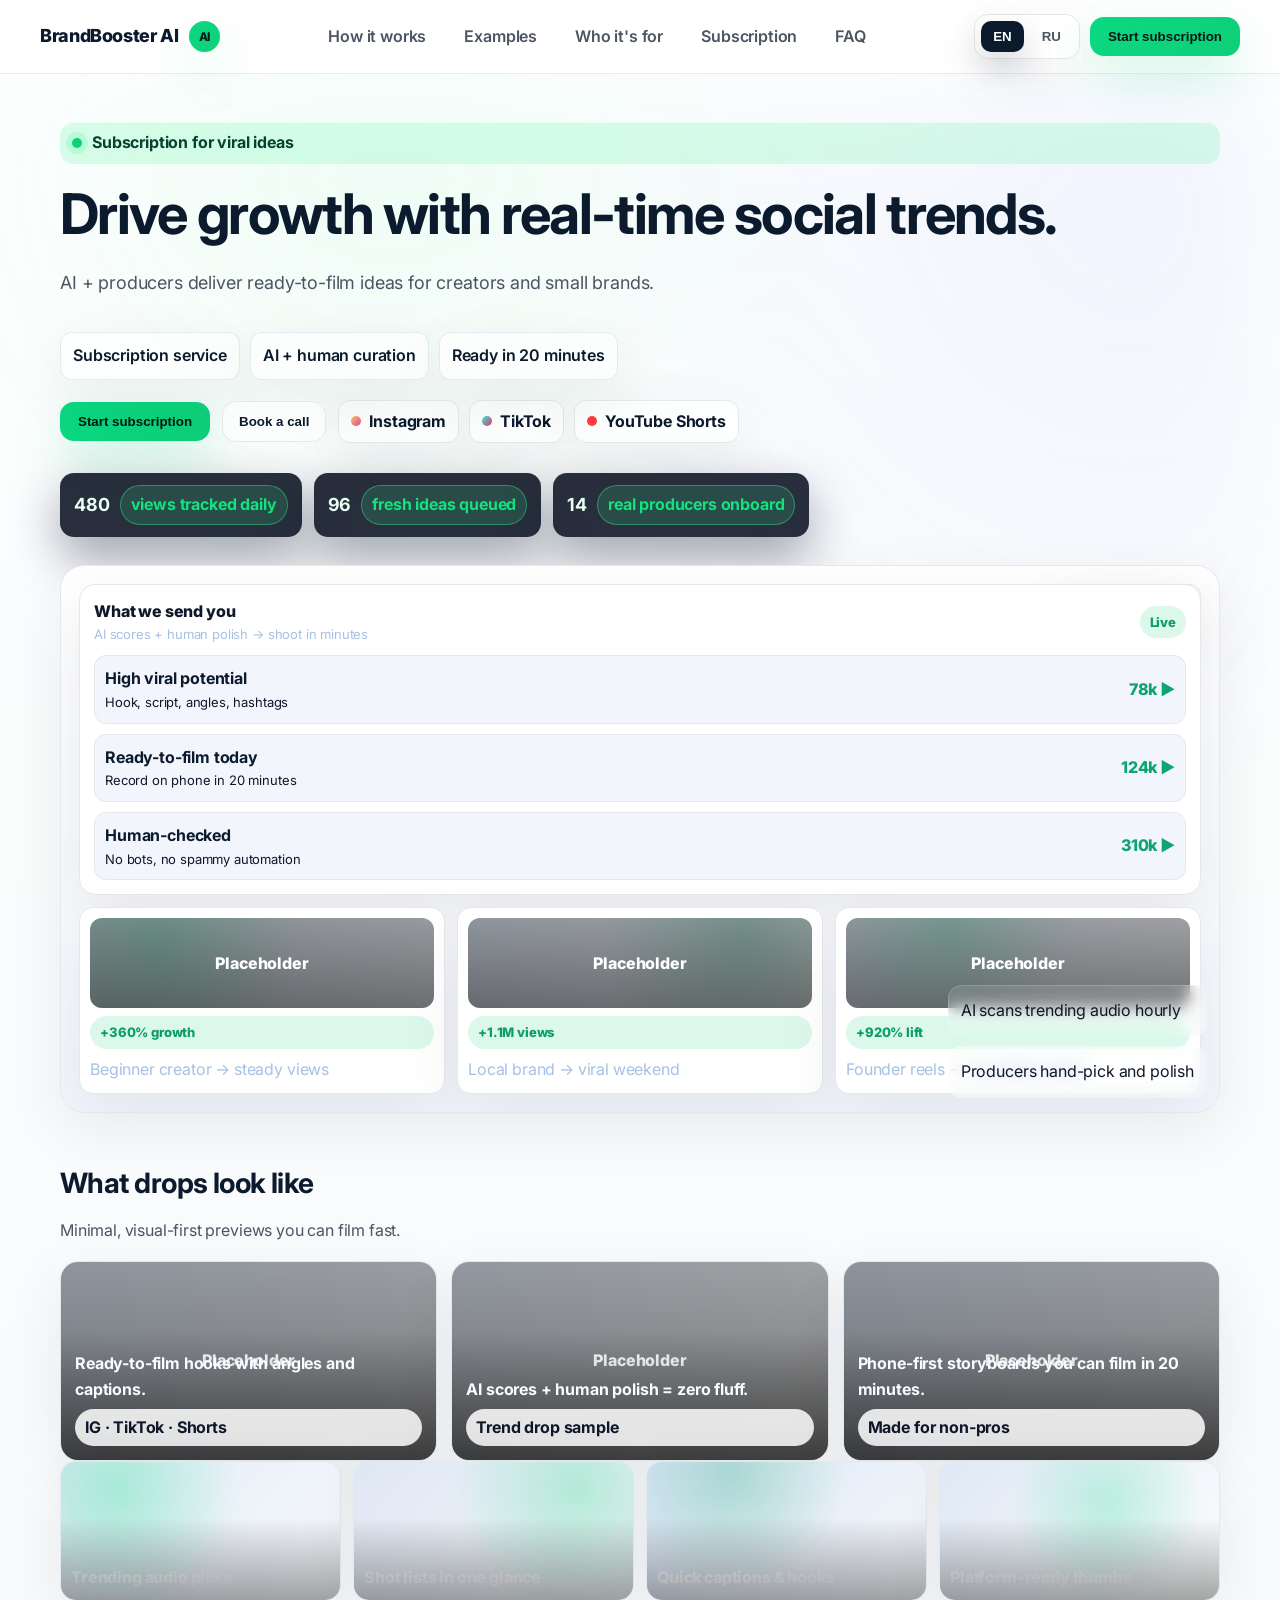
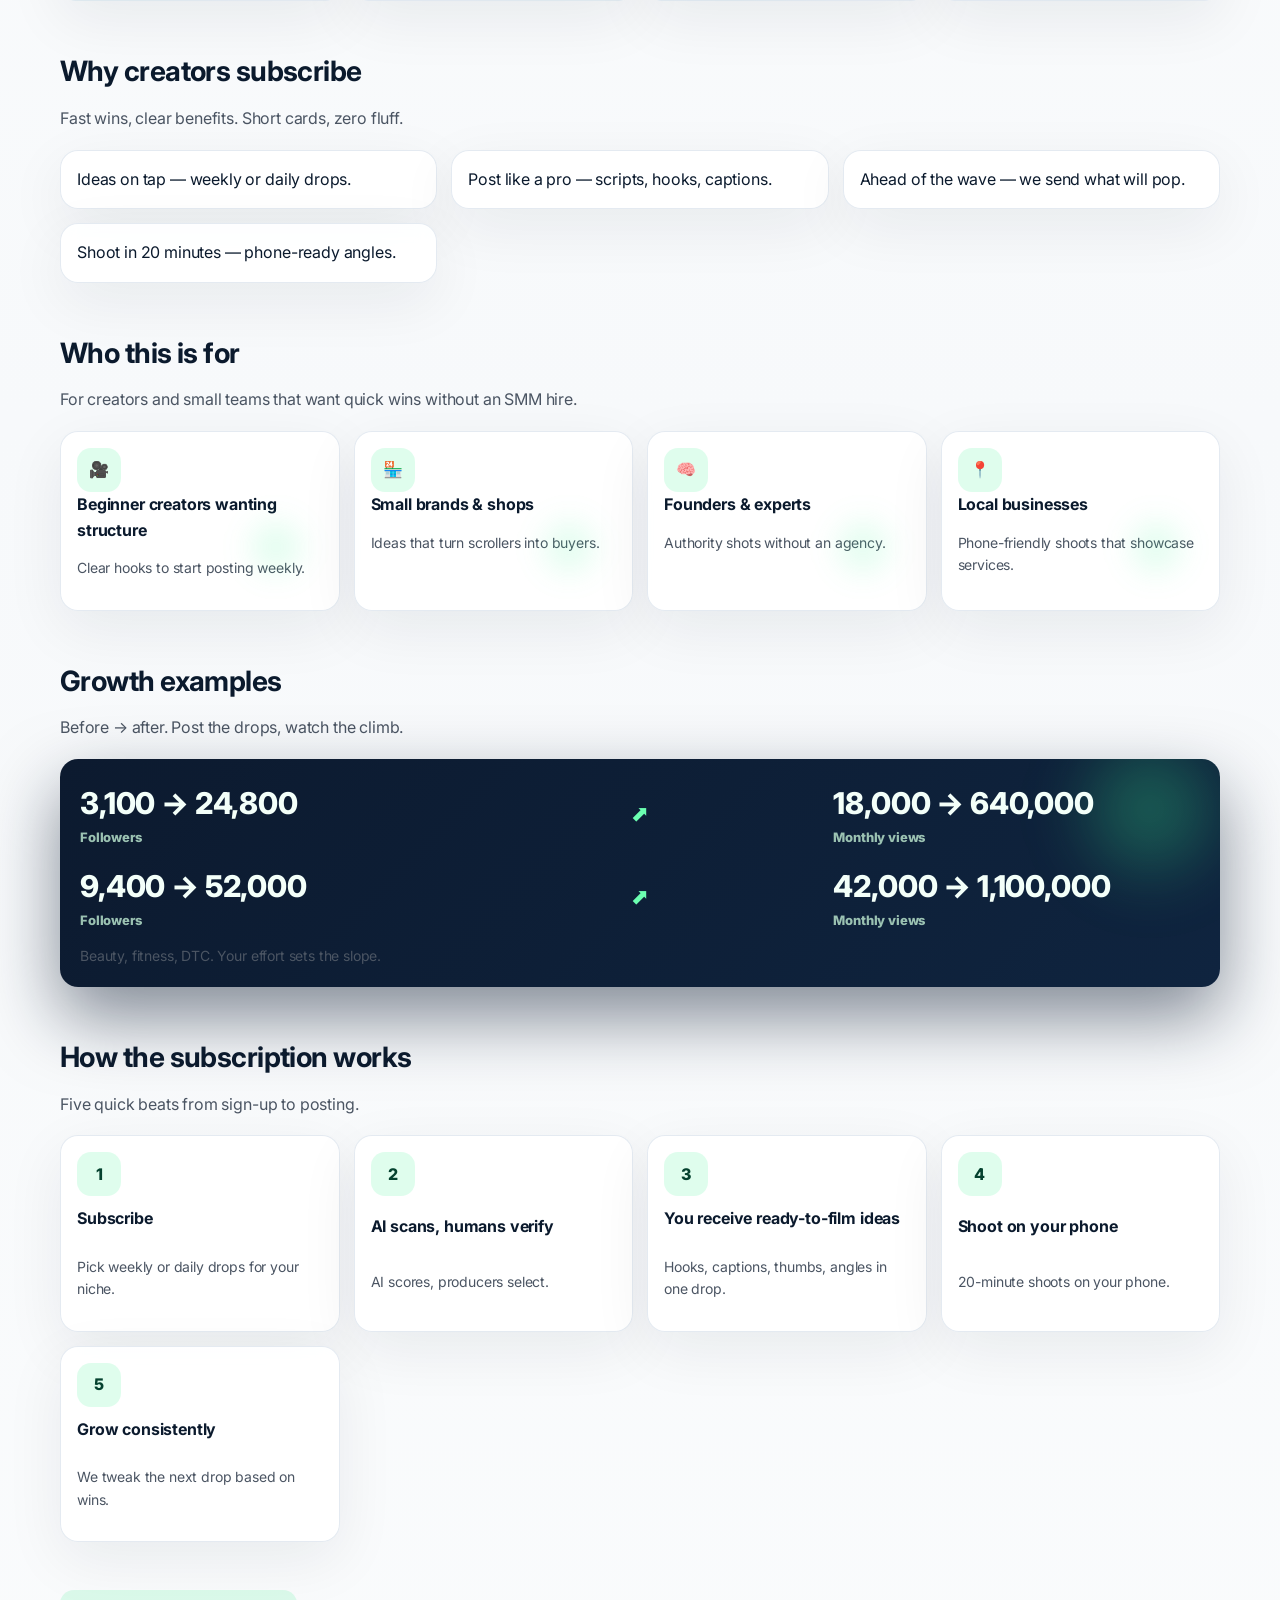
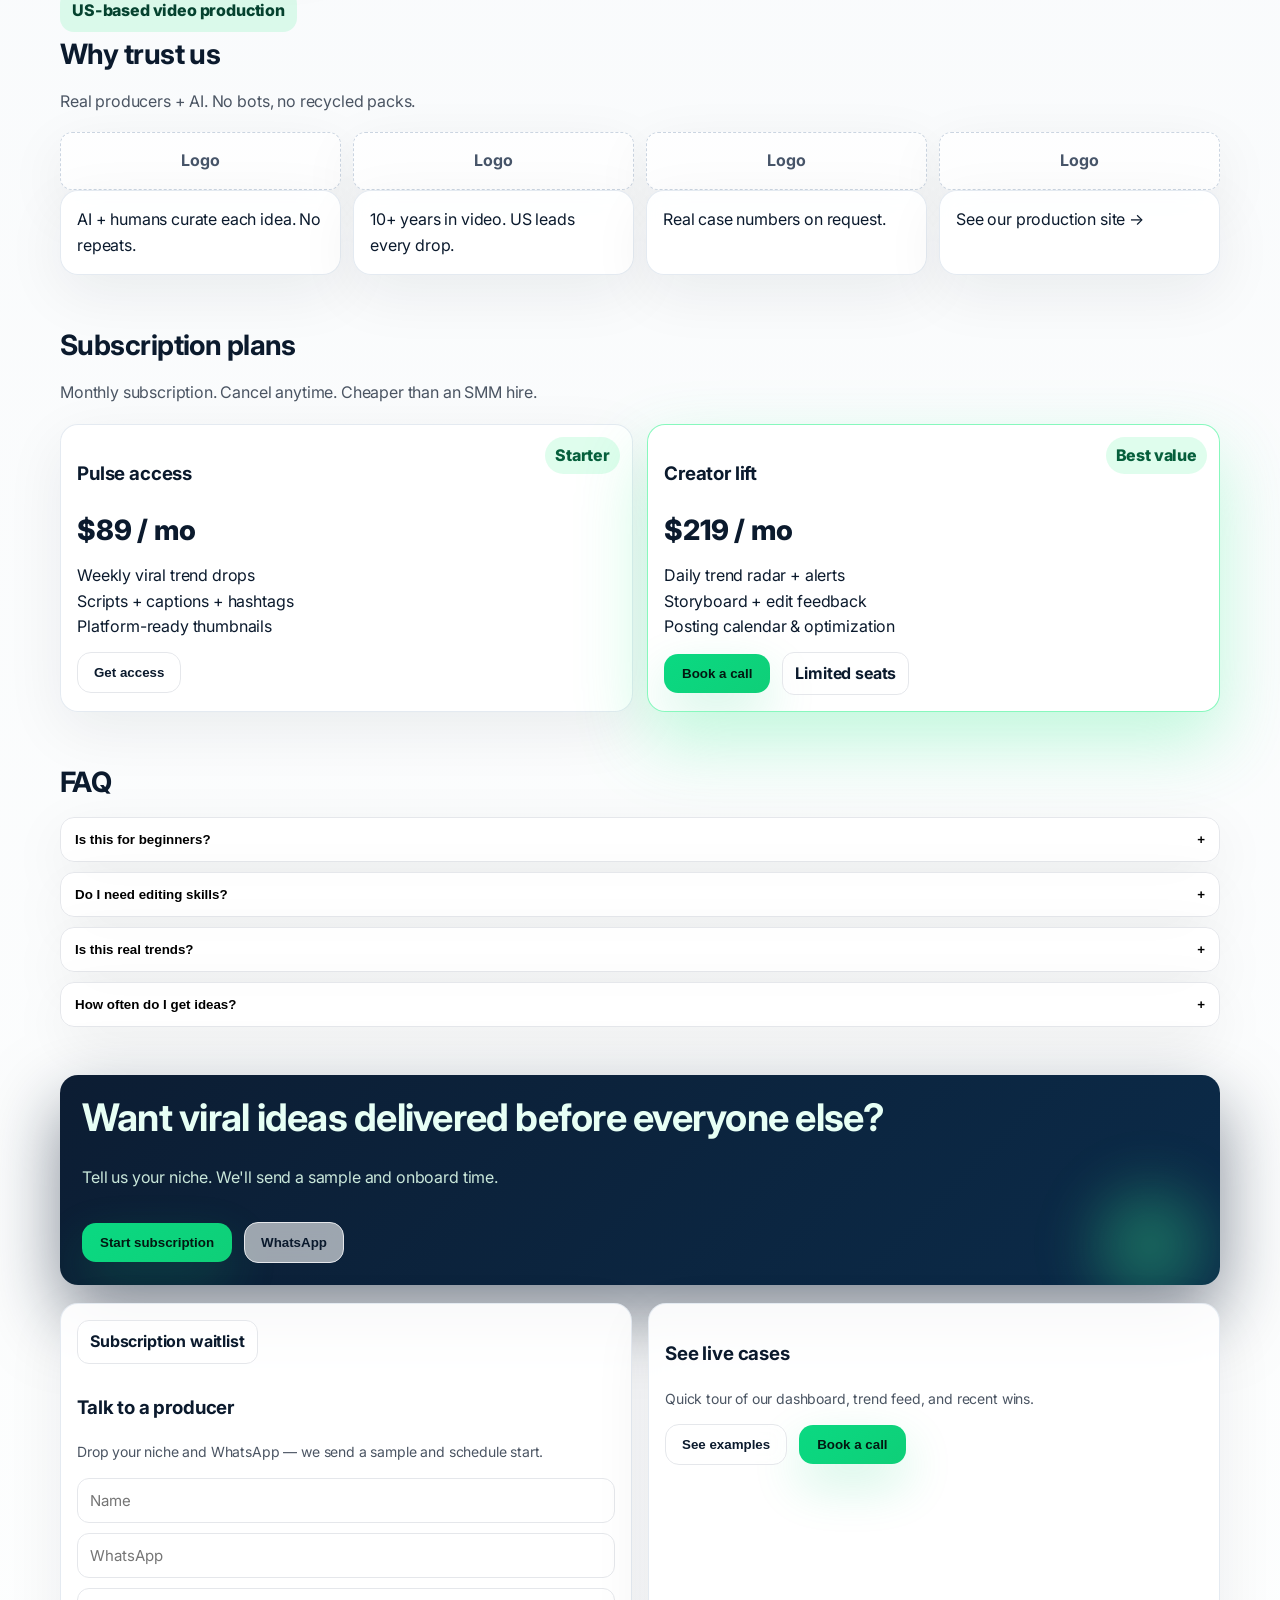
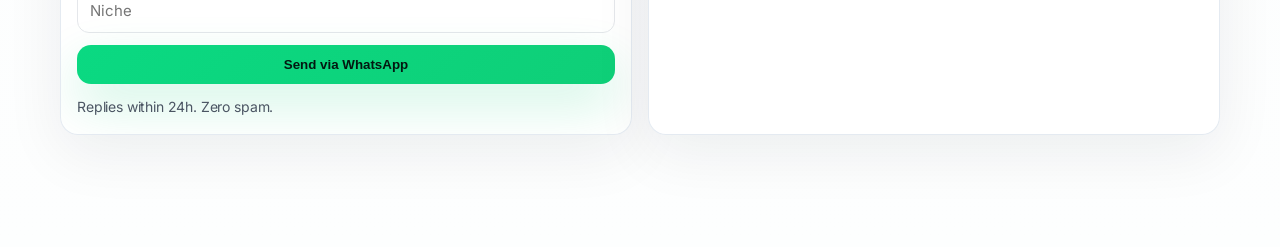
==== commit f1141530: "Simplify layout with placeholders" ====
--- a/index.html
+++ b/index.html
@@ -9,17 +9,17 @@
   <link href="https://fonts.googleapis.com/css2?family=Inter:wght@400;500;600;700;800&display=swap" rel="stylesheet">
   <style>
     :root {
-      --bg: #f6f8fb;
-      --bg-2: #ecf1ff;
-      --card: rgba(255, 255, 255, 0.85);
-      --text: #0f172a;
-      --muted: #475569;
-      --accent: #38f391;
-      --accent-strong: #12e37c;
-      --border: #e2e8f0;
-      --shadow: 0 25px 80px rgba(15, 23, 42, 0.08);
+      --bg: #f7f9fb;
+      --bg-2: #eef3ff;
+      --card: rgba(255, 255, 255, 0.92);
+      --text: #0b1a2d;
+      --muted: #4b5563;
+      --accent: #0ad982;
+      --accent-strong: #0fcf78;
+      --border: #e5e7eb;
+      --shadow: 0 18px 60px rgba(15, 23, 42, 0.07);
       --radius: 18px;
-      --glow: 0 20px 50px rgba(56, 243, 145, 0.35);
+      --glow: 0 20px 50px rgba(15, 207, 120, 0.2);
       --blur: 16px;
       --transition: all 0.28s ease;
     }
@@ -29,9 +29,7 @@
     body {
       margin: 0;
       font-family: 'Inter', system-ui, -apple-system, sans-serif;
-      background: radial-gradient(circle at 20% 10%, rgba(56, 243, 145, 0.08), transparent 32%),
-                  radial-gradient(circle at 80% 0%, rgba(96, 112, 255, 0.08), transparent 30%),
-                  linear-gradient(180deg, #f9fbff 0%, #f3f7ff 55%, #f9fbff 100%);
+      background: linear-gradient(180deg, #fdfefe 0%, var(--bg) 40%, #fdfefe 100%);
       color: var(--text);
       line-height: 1.6;
       letter-spacing: -0.01em;
@@ -54,8 +52,8 @@
       top: 0;
       z-index: 40;
       backdrop-filter: blur(var(--blur));
-      background: rgba(246, 248, 251, 0.78);
-      border-bottom: 1px solid rgba(226, 232, 240, 0.7);
+      background: rgba(255, 255, 255, 0.9);
+      border-bottom: 1px solid rgba(229, 231, 235, 0.8);
     }
 
     .nav {
@@ -132,33 +130,33 @@
 
     .hero-visual {
       position: relative;
-      background: linear-gradient(145deg, #0c172a, #0e2037);
+      background: linear-gradient(180deg, #ffffff 0%, #f2f5fb 100%);
       border-radius: 24px;
       padding: 18px;
       overflow: hidden;
-      box-shadow: 0 22px 60px rgba(7, 15, 30, 0.45);
-      border: 1px solid rgba(255,255,255,0.08);
-      color: #e8f7ff;
+      box-shadow: var(--shadow);
+      border: 1px solid var(--border);
+      color: #0f172a;
       min-height: 360px;
-      animation: floaty 8s ease-in-out infinite;
-    }
-
-    .glass-tag { position: absolute; top: 18px; right: 18px; padding: 8px 12px; background: rgba(255,255,255,0.08); border: 1px solid rgba(255,255,255,0.18); border-radius: 12px; backdrop-filter: blur(8px); font-weight: 700; }
+      animation: floaty 10s ease-in-out infinite;
+    }
+
+    .glass-tag { position: absolute; top: 18px; right: 18px; padding: 8px 12px; background: rgba(255,255,255,0.8); border: 1px solid rgba(226,232,240,0.9); border-radius: 12px; backdrop-filter: blur(8px); font-weight: 800; color: var(--text); box-shadow: var(--shadow); }
 
     .visual-grid { display: grid; gap: 12px; position: relative; }
-    .trend-card { background: rgba(255, 255, 255, 0.08); border-radius: 16px; padding: 14px; display: grid; gap: 10px; box-shadow: inset 0 1px 0 rgba(255,255,255,0.08); }
+    .trend-card { background: #fff; border-radius: 16px; padding: 14px; display: grid; gap: 10px; box-shadow: var(--shadow); border: 1px solid var(--border); }
     .trend-header { display: flex; align-items: center; justify-content: space-between; gap: 10px; }
     .trend-title { font-weight: 800; }
     .trend-items { display: grid; gap: 10px; }
-    .trend-item { padding: 10px; border-radius: 12px; background: rgba(0,0,0,0.18); display: flex; justify-content: space-between; align-items: center; }
-    .trend-item strong { color: #fff; }
-    .trend-item span { color: #a3b8d6; font-weight: 600; }
+    .trend-item { padding: 10px; border-radius: 12px; background: #f2f5fb; display: flex; justify-content: space-between; align-items: center; border: 1px solid var(--border); }
+    .trend-item strong { color: var(--text); }
+    .trend-item span { color: #0ea371; font-weight: 800; }
 
     .video-strip { display: grid; grid-template-columns: repeat(auto-fit, minmax(120px, 1fr)); gap: 12px; }
-    .video-card { background: rgba(255,255,255,0.07); border-radius: 14px; padding: 10px; box-shadow: inset 0 1px 0 rgba(255,255,255,0.08); display: grid; gap: 8px; }
+    .video-card { background: #fff; border-radius: 14px; padding: 10px; box-shadow: var(--shadow); display: grid; gap: 8px; border: 1px solid var(--border); }
     .thumb { border-radius: 12px; height: 90px; position: relative; overflow: hidden; background-size: cover; background-position: center; }
-    .thumb::after { content: ''; position: absolute; inset: 0; background: linear-gradient(180deg, rgba(0,0,0,0) 0%, rgba(0,0,0,0.45) 100%); }
-    .pill { display: inline-flex; align-items: center; gap: 6px; padding: 6px 10px; border-radius: 999px; background: rgba(56, 243, 145, 0.16); color: #8effc4; font-weight: 700; font-size: 13px; }
+    .thumb::after { content: attr(data-label); position: absolute; inset: 0; background: linear-gradient(180deg, rgba(0,0,0,0.35) 0%, rgba(0,0,0,0.55) 100%); color: #fff; display: grid; place-items: center; font-weight: 800; letter-spacing: -0.01em; }
+    .pill { display: inline-flex; align-items: center; gap: 6px; padding: 6px 10px; border-radius: 999px; background: rgba(15, 207, 120, 0.15); color: #0d9e68; font-weight: 800; font-size: 13px; }
 
     .floating { position: absolute; inset: auto 12px 14px auto; display: flex; flex-direction: column; gap: 10px; }
     .float-card { background: rgba(255,255,255,0.12); border-radius: 14px; padding: 12px; backdrop-filter: blur(8px); border: 1px solid rgba(255,255,255,0.16); animation: floaty 6s ease-in-out infinite alternate; }
@@ -343,17 +341,17 @@
 
           <div class="video-strip">
             <div class="video-card">
-              <div class="thumb" style="background-image:url('https://images.unsplash.com/photo-1521737604893-d14cc237f11d?auto=format&fit=crop&w=800&q=80');"></div>
+              <div class="thumb" data-label="Placeholder" style="background: radial-gradient(circle at 20% 20%, rgba(15,207,120,0.25), transparent 50%), linear-gradient(135deg, #cfd8e3, #eef1f7);"></div>
               <div class="pill">+360% growth</div>
               <div class="muted-light" data-i18n="vid1">Beginner creator → steady views</div>
             </div>
             <div class="video-card">
-              <div class="thumb" style="background-image:url('https://images.unsplash.com/photo-1545239351-1141bd82e8a6?auto=format&fit=crop&w=800&q=80');"></div>
+              <div class="thumb" data-label="Placeholder" style="background: radial-gradient(circle at 80% 20%, rgba(14,163,113,0.25), transparent 50%), linear-gradient(135deg, #dce5f2, #f6f8fb);"></div>
               <div class="pill">+1.1M views</div>
               <div class="muted-light" data-i18n="vid2">Local brand → viral weekend</div>
             </div>
             <div class="video-card">
-              <div class="thumb" style="background-image:url('https://images.unsplash.com/photo-1524504388940-b1c1722653e1?auto=format&fit=crop&w=800&q=80');"></div>
+              <div class="thumb" data-label="Placeholder" style="background: radial-gradient(circle at 30% 10%, rgba(10,217,130,0.22), transparent 50%), linear-gradient(135deg, #e1e8f5, #f7f9fd);"></div>
               <div class="pill">+920% lift</div>
               <div class="muted-light" data-i18n="vid3">Founder reels → consistent leads</div>
             </div>
@@ -371,21 +369,21 @@
       <p class="lead" data-i18n="visualsLead">Real snapshots. Minimal text. See the ideas before you subscribe.</p>
       <div class="photo-grid">
         <div class="photo-card">
-          <img src="https://images.unsplash.com/photo-1515377905703-c4788e51af15?auto=format&fit=crop&w=1200&q=80" alt="Creator reviewing trend ideas" loading="lazy" />
+          <div class="thumb" data-label="Placeholder" style="height:100%; border-radius:0; background: linear-gradient(135deg, #dbe5f2, #f7f9fd);"></div>
           <div class="photo-overlay">
             <span data-i18n="visuals1">Ready-to-film hooks with angles and captions.</span>
             <span class="photo-chip">IG · TikTok · Shorts</span>
           </div>
         </div>
         <div class="photo-card">
-          <img src="https://images.unsplash.com/photo-1526170375885-4d8ecf77b99f?auto=format&fit=crop&w=1200&q=80" alt="Curator editing trend board" loading="lazy" />
+          <div class="thumb" data-label="Placeholder" style="height:100%; border-radius:0; background: linear-gradient(135deg, #e2eaf6, #fdfefe);"></div>
           <div class="photo-overlay">
             <span data-i18n="visuals2">AI scores + human polish = zero fluff.</span>
             <span class="photo-chip" data-i18n="visualsChip">Trend drop sample</span>
           </div>
         </div>
         <div class="photo-card">
-          <img src="https://images.unsplash.com/photo-1517245386807-bb43f82c33c4?auto=format&fit=crop&w=1200&q=80" alt="Small business filming content" loading="lazy" />
+          <div class="thumb" data-label="Placeholder" style="height:100%; border-radius:0; background: linear-gradient(135deg, #d8e3f1, #f6f8fb);"></div>
           <div class="photo-overlay">
             <span data-i18n="visuals3">Phone-first storyboards you can film in 20 minutes.</span>
             <span class="photo-chip" data-i18n="visualsChip2">Made for non-pros</span>
@@ -393,16 +391,16 @@
         </div>
       </div>
       <div class="moodboard" aria-label="Trend moodboard">
-        <div class="mood-tile" style="background-image:url('https://images.unsplash.com/photo-1504384308090-c894fdcc538d?auto=format&fit=crop&w=900&q=80');">
+        <div class="mood-tile" style="background: radial-gradient(circle at 20% 20%, rgba(10,217,130,0.28), transparent 50%), linear-gradient(135deg, #e3ebf6, #f7f9fd);">
           <span class="mood-label" data-i18n="mood1">Trending audio picks</span>
         </div>
-        <div class="mood-tile" style="background-image:url('https://images.unsplash.com/photo-1555431189-0fabf2667795?auto=format&fit=crop&w=900&q=80');">
+        <div class="mood-tile" style="background: radial-gradient(circle at 80% 20%, rgba(15,207,120,0.25), transparent 50%), linear-gradient(135deg, #dfe7f3, #f6f8fb);">
           <span class="mood-label" data-i18n="mood2">Shot lists in one glance</span>
         </div>
-        <div class="mood-tile" style="background-image:url('https://images.unsplash.com/photo-1500534314209-a25ddb2bd429?auto=format&fit=crop&w=900&q=80');">
+        <div class="mood-tile" style="background: radial-gradient(circle at 30% 10%, rgba(14,163,113,0.25), transparent 50%), linear-gradient(135deg, #d9e4f3, #f7f9fd);">
           <span class="mood-label" data-i18n="mood3">Quick captions & hooks</span>
         </div>
-        <div class="mood-tile" style="background-image:url('https://images.unsplash.com/photo-1489515217757-5fd1be406fef?auto=format&fit=crop&w=900&q=80');">
+        <div class="mood-tile" style="background: radial-gradient(circle at 60% 30%, rgba(10,217,130,0.22), transparent 50%), linear-gradient(135deg, #dfe8f4, #fdfefe);">
           <span class="mood-label" data-i18n="mood4">Platform-ready thumbs</span>
         </div>
       </div>
@@ -629,9 +627,9 @@
         menuFaq: 'FAQ',
         menuWho: 'Who it\'s for',
         navCta: 'Start subscription',
-        eyebrow: 'Real-time trend crew: AI + humans',
-        headline: 'Get viral video ideas every week. No SMM needed.',
-        subtitle: 'Monthly subscription that sends ready-to-film trends from AI + real producers.',
+        eyebrow: 'Subscription for viral ideas',
+        headline: 'Drive growth with real-time social trends.',
+        subtitle: 'AI + producers deliver ready-to-film ideas for creators and small brands.',
         chip1: 'Subscription service',
         chip2: 'AI + human curation',
         chip3: 'Ready in 20 minutes',
@@ -655,8 +653,8 @@
         vid3: 'Founder reels → consistent leads',
         float1: 'AI scans trending audio hourly',
         float2: 'Producers hand-pick and polish',
-        visualsTitle: 'What the drops look like',
-        visualsLead: 'Real snapshots. Minimal text. See the ideas before you subscribe.',
+        visualsTitle: 'What drops look like',
+        visualsLead: 'Minimal, visual-first previews you can film fast.',
         moodTitle: 'Trend moodboard',
         mood1: 'Trending audio picks',
         mood2: 'Shot lists in one glance',
@@ -758,9 +756,9 @@
         menuFaq: 'FAQ',
         menuWho: 'Для кого',
         navCta: 'Запустить подписку',
-        eyebrow: 'Тренд-команда в реальном времени: ИИ + люди',
-        headline: 'Получайте идеи вирусных роликов каждую неделю. Без SMM-специалиста.',
-        subtitle: 'ИИ и продюсеры присылают готовые тренды по подписке.',
+        eyebrow: 'Подписка на вирусные идеи',
+        headline: 'Рост за счёт трендов в реальном времени.',
+        subtitle: 'ИИ и продюсеры присылают готовые идеи для креаторов и брендов.',
         chip1: 'Сервис по подписке',
         chip2: 'ИИ + ручная модерация',
         chip3: 'Готово за 20 минут',
@@ -785,7 +783,7 @@
         float1: 'ИИ сканирует тренды по аудио каждый час',
         float2: 'Продюсеры вручную отбирают и шлифуют',
         visualsTitle: 'Как выглядят дропы',
-        visualsLead: 'Реальные кадры, минимум текста. Видите идеи до оплаты.',
+        visualsLead: 'Минимум текста, максимум визуала. Можно снимать сразу.',
         moodTitle: 'Мудборд трендов',
         mood1: 'Треки, что растут',
         mood2: 'Списки кадров одним взглядом',
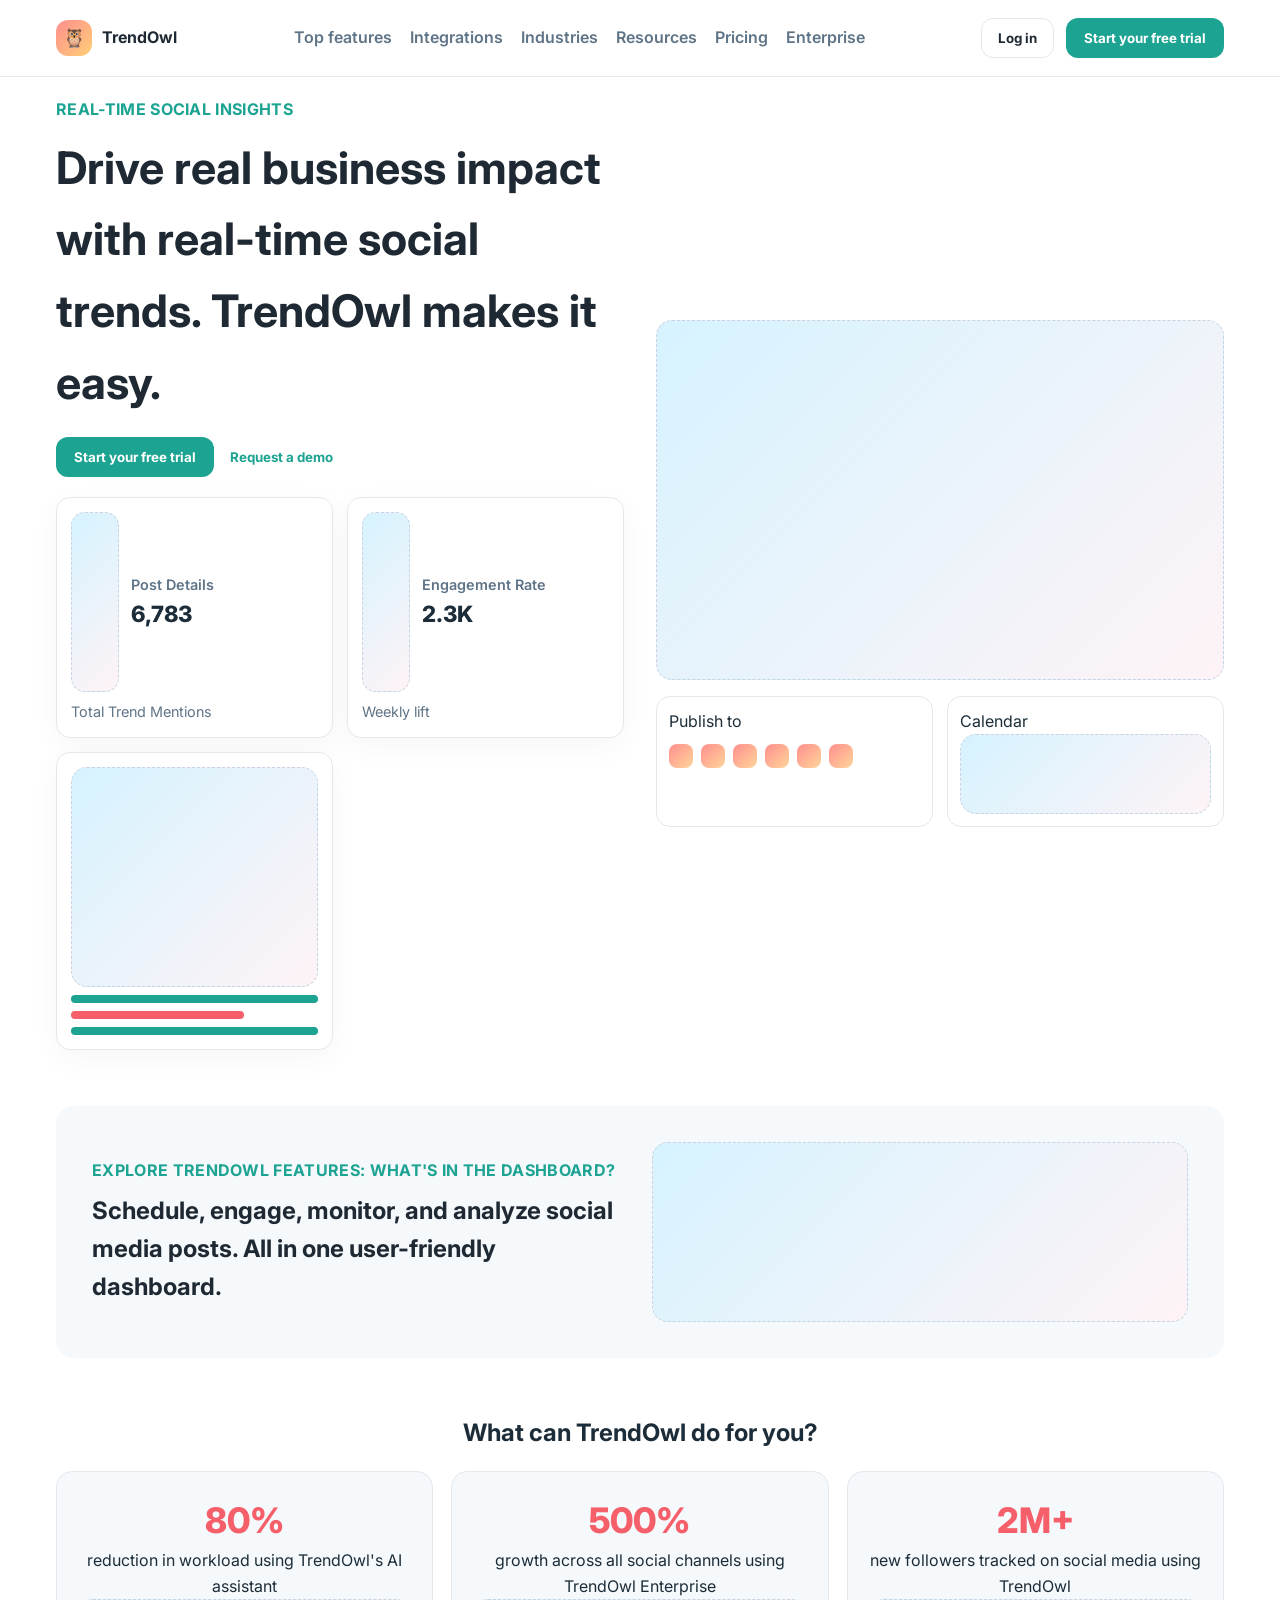
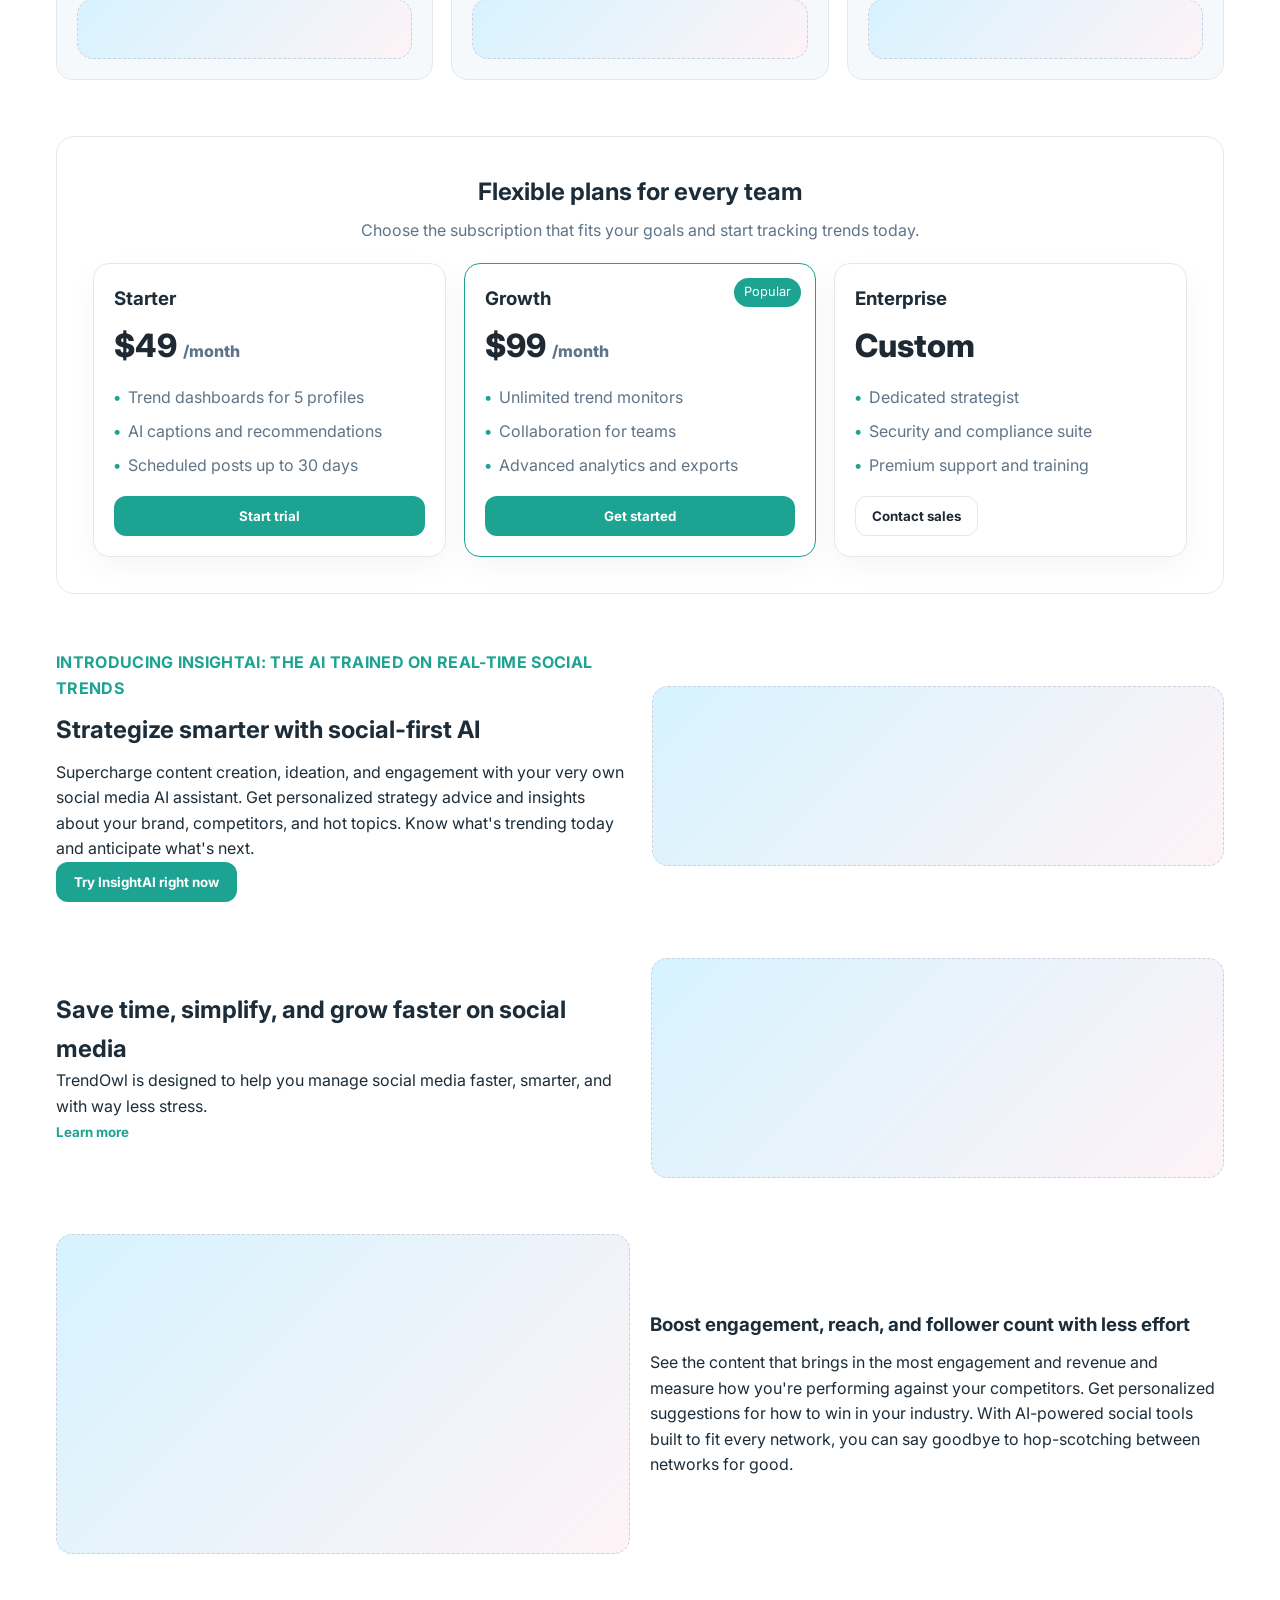
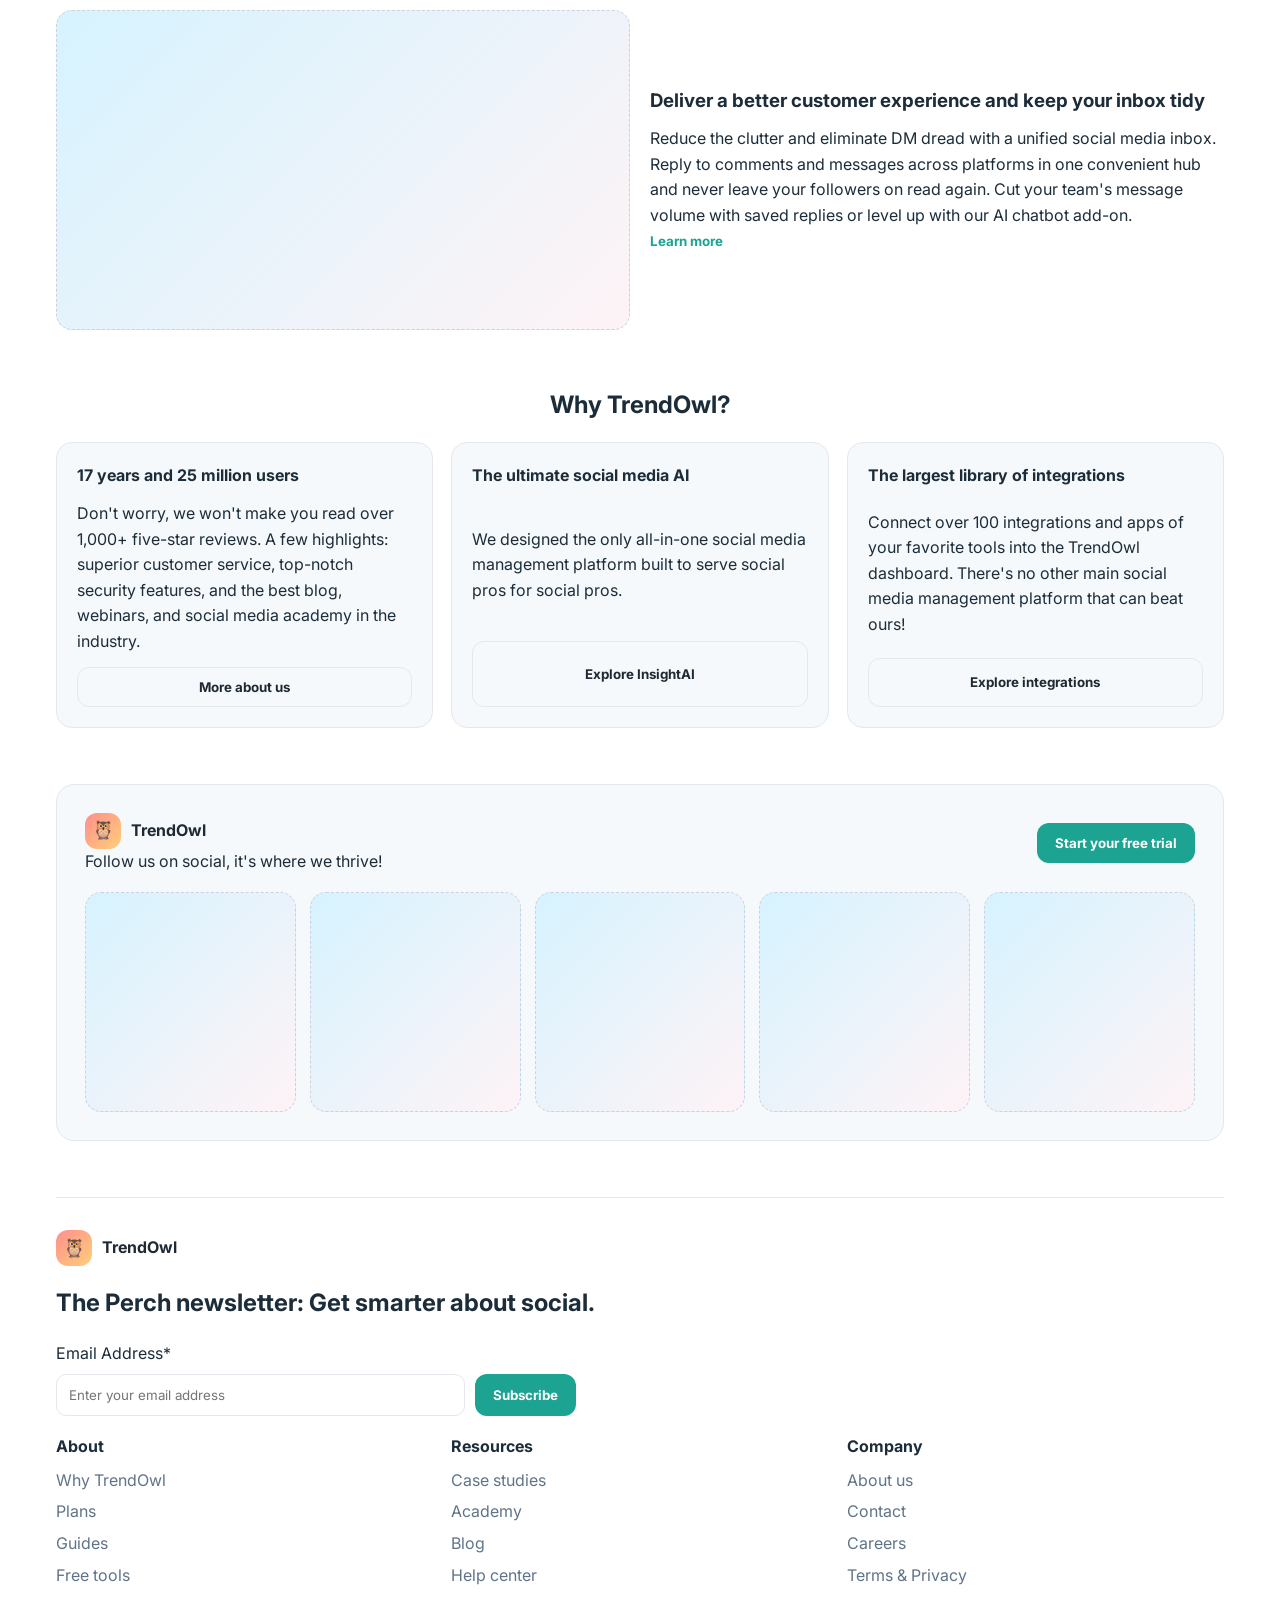
==== commit 48d46c8c: "Add TrendOwl landing page layout" ====
--- a/index.html
+++ b/index.html
@@ -1,985 +1,281 @@
-<!DOCTYPE html>
+<!doctype html>
 <html lang="en">
 <head>
-  <meta charset="UTF-8" />
-  <meta name="viewport" content="width=device-width, initial-scale=1.0" />
-  <title>BrandBooster AI</title>
+  <meta charset="UTF-8">
+  <meta name="viewport" content="width=device-width, initial-scale=1.0">
+  <title>TrendOwl - Social Trend Tracking</title>
   <link rel="preconnect" href="https://fonts.googleapis.com">
   <link rel="preconnect" href="https://fonts.gstatic.com" crossorigin>
-  <link href="https://fonts.googleapis.com/css2?family=Inter:wght@400;500;600;700;800&display=swap" rel="stylesheet">
-  <style>
-    :root {
-      --bg: #f7f9fb;
-      --bg-2: #eef3ff;
-      --card: rgba(255, 255, 255, 0.92);
-      --text: #0b1a2d;
-      --muted: #4b5563;
-      --accent: #0ad982;
-      --accent-strong: #0fcf78;
-      --border: #e5e7eb;
-      --shadow: 0 18px 60px rgba(15, 23, 42, 0.07);
-      --radius: 18px;
-      --glow: 0 20px 50px rgba(15, 207, 120, 0.2);
-      --blur: 16px;
-      --transition: all 0.28s ease;
-    }
-
-    * { box-sizing: border-box; }
-
-    body {
-      margin: 0;
-      font-family: 'Inter', system-ui, -apple-system, sans-serif;
-      background: linear-gradient(180deg, #fdfefe 0%, var(--bg) 40%, #fdfefe 100%);
-      color: var(--text);
-      line-height: 1.6;
-      letter-spacing: -0.01em;
-      overflow-x: hidden;
-    }
-
-    a { color: inherit; text-decoration: none; }
-    ul { padding: 0; margin: 0; list-style: none; }
-
-    .page { max-width: 1200px; margin: 0 auto; padding: 0 20px 64px; position: relative; }
-
-    @keyframes floaty {
-      0% { transform: translateY(0); }
-      50% { transform: translateY(-6px); }
-      100% { transform: translateY(0); }
-    }
-
-    header {
-      position: sticky;
-      top: 0;
-      z-index: 40;
-      backdrop-filter: blur(var(--blur));
-      background: rgba(255, 255, 255, 0.9);
-      border-bottom: 1px solid rgba(229, 231, 235, 0.8);
-    }
-
-    .nav {
-      display: grid;
-      grid-template-columns: auto 1fr auto;
-      align-items: center;
-      gap: 16px;
-      padding: 14px 0;
-    }
-
-    .logo { display: flex; align-items: center; gap: 10px; font-weight: 800; font-size: 18px; letter-spacing: -0.02em; }
-    .logo-badge { padding: 6px 10px; background: linear-gradient(135deg, var(--accent), var(--accent-strong)); color: #052018; border-radius: 999px; font-size: 12px; font-weight: 800; box-shadow: var(--glow); }
-
-    nav ul { display: flex; gap: 14px; align-items: center; flex-wrap: wrap; justify-content: center; }
-    nav a { padding: 10px 12px; border-radius: 12px; color: var(--muted); font-weight: 600; transition: var(--transition); }
-    nav a:hover { color: var(--text); background: rgba(56, 243, 145, 0.12); }
-
-    .actions { display: flex; align-items: center; gap: 10px; }
-
-    .lang-switch { display: inline-flex; padding: 6px; background: var(--card); border: 1px solid var(--border); border-radius: 14px; box-shadow: var(--shadow); gap: 6px; }
-    .lang-switch button { border: none; background: transparent; padding: 8px 12px; border-radius: 10px; font-weight: 700; color: var(--muted); cursor: pointer; transition: var(--transition); }
-    .lang-switch button.active { background: var(--text); color: #fff; box-shadow: 0 14px 32px rgba(15, 23, 42, 0.2); }
-
-    .btn-primary {
-      background: linear-gradient(135deg, var(--accent), var(--accent-strong));
-      color: #031811;
-      border: none;
-      padding: 12px 18px;
-      border-radius: 14px;
-      font-weight: 800;
-      cursor: pointer;
-      box-shadow: var(--glow);
-      transition: transform 0.2s ease, box-shadow 0.2s ease;
-    }
-    .btn-primary:hover { transform: translateY(-2px) scale(1.01); box-shadow: 0 30px 60px rgba(56, 243, 145, 0.4); }
-
-    .btn-secondary { background: rgba(255,255,255,0.6); border: 1px solid var(--border); padding: 12px 16px; border-radius: 14px; font-weight: 800; color: var(--text); cursor: pointer; transition: var(--transition); backdrop-filter: blur(8px); }
-    .btn-secondary:hover { border-color: var(--text); transform: translateY(-2px); }
-
-    .hero {
-      display: grid;
-      gap: 28px;
-      margin: 48px 0 40px;
-      position: relative;
-    }
-
-    .hero::before {
-      content: '';
-      position: absolute;
-      inset: -30px -40px -20px -40px;
-      background: radial-gradient(circle at 30% 0%, rgba(56, 243, 145, 0.08), transparent 35%),
-                  radial-gradient(circle at 90% 10%, rgba(105, 133, 255, 0.08), transparent 40%);
-      filter: blur(50px);
-      z-index: -1;
-    }
-
-    .hero-grid { display: grid; gap: 20px; }
-
-    .eyebrow { display: inline-flex; align-items: center; gap: 10px; padding: 8px 12px; border-radius: 14px; background: rgba(56, 243, 145, 0.18); color: #05422f; font-weight: 700; box-shadow: inset 0 1px 0 rgba(255,255,255,0.6); }
-    .spark { width: 10px; height: 10px; background: var(--accent-strong); border-radius: 50%; box-shadow: 0 0 0 6px rgba(56, 243, 145, 0.2); }
-
-    .headline { font-size: clamp(34px, 6vw, 56px); line-height: 1.1; margin: 0; letter-spacing: -0.03em; }
-    .subtitle { font-size: 18px; color: var(--muted); margin: 4px 0 14px; max-width: 640px; }
-
-    .chips { display: flex; flex-wrap: wrap; gap: 10px; }
-    .chip { background: rgba(255,255,255,0.65); border: 1px solid rgba(226, 232, 240, 0.9); padding: 10px 12px; border-radius: 12px; font-weight: 600; color: var(--text); backdrop-filter: blur(8px); box-shadow: var(--shadow); }
-
-    .actions-row { display: flex; flex-wrap: wrap; gap: 12px; align-items: center; }
-
-    .metric-row { display: flex; flex-wrap: wrap; gap: 12px; margin-top: 10px; }
-    .metric { background: rgba(17, 24, 39, 0.9); color: #e7fff4; padding: 12px 14px; border-radius: 14px; display: inline-flex; align-items: center; gap: 10px; box-shadow: 0 20px 50px rgba(12, 26, 47, 0.4); }
-    .metric strong { font-size: 18px; }
-    .badge { padding: 6px 10px; border-radius: 999px; background: rgba(56, 243, 145, 0.15); color: #12e37c; font-weight: 700; border: 1px solid rgba(56, 243, 145, 0.4); }
-
-    .hero-visual {
-      position: relative;
-      background: linear-gradient(180deg, #ffffff 0%, #f2f5fb 100%);
-      border-radius: 24px;
-      padding: 18px;
-      overflow: hidden;
-      box-shadow: var(--shadow);
-      border: 1px solid var(--border);
-      color: #0f172a;
-      min-height: 360px;
-      animation: floaty 10s ease-in-out infinite;
-    }
-
-    .glass-tag { position: absolute; top: 18px; right: 18px; padding: 8px 12px; background: rgba(255,255,255,0.8); border: 1px solid rgba(226,232,240,0.9); border-radius: 12px; backdrop-filter: blur(8px); font-weight: 800; color: var(--text); box-shadow: var(--shadow); }
-
-    .visual-grid { display: grid; gap: 12px; position: relative; }
-    .trend-card { background: #fff; border-radius: 16px; padding: 14px; display: grid; gap: 10px; box-shadow: var(--shadow); border: 1px solid var(--border); }
-    .trend-header { display: flex; align-items: center; justify-content: space-between; gap: 10px; }
-    .trend-title { font-weight: 800; }
-    .trend-items { display: grid; gap: 10px; }
-    .trend-item { padding: 10px; border-radius: 12px; background: #f2f5fb; display: flex; justify-content: space-between; align-items: center; border: 1px solid var(--border); }
-    .trend-item strong { color: var(--text); }
-    .trend-item span { color: #0ea371; font-weight: 800; }
-
-    .video-strip { display: grid; grid-template-columns: repeat(auto-fit, minmax(120px, 1fr)); gap: 12px; }
-    .video-card { background: #fff; border-radius: 14px; padding: 10px; box-shadow: var(--shadow); display: grid; gap: 8px; border: 1px solid var(--border); }
-    .thumb { border-radius: 12px; height: 90px; position: relative; overflow: hidden; background-size: cover; background-position: center; }
-    .thumb::after { content: attr(data-label); position: absolute; inset: 0; background: linear-gradient(180deg, rgba(0,0,0,0.35) 0%, rgba(0,0,0,0.55) 100%); color: #fff; display: grid; place-items: center; font-weight: 800; letter-spacing: -0.01em; }
-    .pill { display: inline-flex; align-items: center; gap: 6px; padding: 6px 10px; border-radius: 999px; background: rgba(15, 207, 120, 0.15); color: #0d9e68; font-weight: 800; font-size: 13px; }
-
-    .floating { position: absolute; inset: auto 12px 14px auto; display: flex; flex-direction: column; gap: 10px; }
-    .float-card { background: rgba(255,255,255,0.12); border-radius: 14px; padding: 12px; backdrop-filter: blur(8px); border: 1px solid rgba(255,255,255,0.16); animation: floaty 6s ease-in-out infinite alternate; }
-
-    .section { margin: 48px 0; position: relative; }
-    .section h2 { margin: 0 0 12px; font-size: 28px; letter-spacing: -0.02em; }
-    .section .lead { margin: 0 0 18px; color: var(--muted); max-width: 720px; }
-
-    .grid-3 { display: grid; gap: 14px; grid-template-columns: repeat(auto-fit, minmax(240px, 1fr)); }
-    .grid-2 { display: grid; gap: 14px; grid-template-columns: repeat(auto-fit, minmax(280px, 1fr)); }
-
-    .audience { grid-template-columns: repeat(auto-fit, minmax(220px, 1fr)); }
-    .audience-card { position: relative; overflow: hidden; }
-    .audience-card::after { content: ''; position: absolute; inset: auto 18px 18px auto; width: 90px; height: 90px; background: radial-gradient(circle, rgba(56,243,145,0.18), transparent 60%); filter: blur(12px); }
-
-    .card { background: var(--card); border: 1px solid rgba(226, 232, 240, 0.9); border-radius: var(--radius); padding: 16px; box-shadow: var(--shadow); transition: var(--transition); backdrop-filter: blur(10px); }
-    .card:hover { transform: translateY(-3px); }
-
-    .growth-panel { background: linear-gradient(135deg, #0c1a2f, #0f243f); color: #e8fff4; border-radius: 18px; padding: 20px; display: grid; gap: 14px; box-shadow: 0 30px 70px rgba(12, 26, 47, 0.5); position: relative; overflow: hidden; }
-    .growth-panel::after { content: ''; position: absolute; width: 220px; height: 220px; background: radial-gradient(circle at center, rgba(56, 243, 145, 0.35), transparent 60%); filter: blur(26px); right: -40px; top: -60px; }
-    .growth-row { display: grid; grid-template-columns: repeat(auto-fit, minmax(220px, 1fr)); gap: 10px; align-items: center; position: relative; z-index: 1; }
-    .growth-number { font-size: 30px; font-weight: 800; color: #f3fff9; }
-    .growth-number small { display: block; color: #9bc2b2; font-size: 13px; }
-    .growth-arrow { text-align: center; font-size: 22px; color: #6bffb1; }
-
-    .platforms { display: flex; flex-wrap: wrap; gap: 10px; }
-    .platform { background: rgba(255,255,255,0.7); border: 1px solid var(--border); border-radius: 12px; padding: 8px 12px; display: inline-flex; align-items: center; gap: 8px; font-weight: 700; box-shadow: var(--shadow); }
-    .dot { width: 10px; height: 10px; border-radius: 50%; }
-    .ig { background: linear-gradient(135deg, #fdc468, #df4996); }
-    .tt { background: linear-gradient(135deg, #25f4ee, #fe2c55); }
-    .yt { background: #ff3d3d; }
-
-    .steps { display: grid; gap: 14px; grid-template-columns: repeat(auto-fit, minmax(240px, 1fr)); }
-    .step { display: grid; gap: 10px; }
-    .step-icon { width: 44px; height: 44px; border-radius: 14px; background: rgba(56, 243, 145, 0.16); color: #05422f; display: grid; place-items: center; font-weight: 800; }
-
-    .cred-grid { display: grid; gap: 12px; grid-template-columns: repeat(auto-fit, minmax(200px, 1fr)); align-items: stretch; }
-    .cred-badge { display: inline-flex; align-items: center; gap: 8px; padding: 8px 12px; border-radius: 14px; background: rgba(56, 243, 145, 0.16); color: #05422f; font-weight: 800; width: fit-content; }
-    .logo-row { display: flex; gap: 12px; flex-wrap: wrap; }
-    .logo-placeholder { flex: 1; min-width: 120px; height: 58px; border-radius: 12px; background: rgba(255,255,255,0.7); border: 1px dashed #cbd5e1; display: grid; place-items: center; color: #475569; font-weight: 700; box-shadow: var(--shadow); }
-
-    .pricing { display: grid; gap: 14px; grid-template-columns: repeat(auto-fit, minmax(260px, 1fr)); }
-    .price-card { position: relative; overflow: hidden; }
-    .price-card .tag { position: absolute; top: 12px; right: 12px; padding: 6px 10px; background: rgba(56, 243, 145, 0.16); border-radius: 999px; font-weight: 800; color: #065f3c; }
-    .price { font-size: 28px; font-weight: 800; margin: 4px 0 10px; }
-    .limited { display: inline-flex; align-items: center; gap: 8px; padding: 8px 12px; background: rgba(255,255,255,0.7); border: 1px solid var(--border); border-radius: 12px; font-weight: 700; }
-
-    .faq { display: grid; gap: 10px; }
-    .faq-item { border: 1px solid var(--border); border-radius: 14px; background: var(--card); overflow: hidden; box-shadow: var(--shadow); }
-    .faq-question { width: 100%; text-align: left; border: none; background: transparent; padding: 14px; font-weight: 800; display: flex; justify-content: space-between; align-items: center; cursor: pointer; }
-    .faq-answer { padding: 0 14px 14px; color: var(--muted); display: none; }
-    .faq-item.active .faq-answer { display: block; }
-
-    .lead-grid { display: grid; gap: 16px; grid-template-columns: repeat(auto-fit, minmax(280px, 1fr)); }
-    .lead-form { display: grid; gap: 12px; }
-    .input-row { display: grid; gap: 10px; }
-    input, select, textarea { width: 100%; padding: 12px; border-radius: 12px; border: 1px solid var(--border); background: #fff; font-size: 15px; font-family: inherit; transition: var(--transition); }
-    input:focus, select:focus, textarea:focus { outline: 2px solid rgba(56, 243, 145, 0.4); }
-
-    .cta-panel { background: linear-gradient(135deg, #0c1d33, #0b2b49); color: #e7fff5; border-radius: 18px; padding: 22px; display: grid; gap: 14px; box-shadow: 0 30px 70px rgba(12, 26, 47, 0.5); position: relative; overflow: hidden; }
-    .cta-panel::after { content: ''; position: absolute; width: 200px; height: 200px; background: radial-gradient(circle, rgba(56, 243, 145, 0.38), transparent 60%); filter: blur(22px); right: -30px; bottom: -60px; }
-    .cta-panel .headline { font-size: clamp(28px, 5vw, 38px); }
-
-    .subtle { color: var(--muted); font-size: 14px; }
-    .muted-light { color: #a7c0e3; }
-
-    .animate { opacity: 0; transform: translateY(18px); transition: opacity 0.6s ease, transform 0.6s ease; }
-    .animate.visible { opacity: 1; transform: translateY(0); }
-
-    .photo-grid { display: grid; gap: 14px; grid-template-columns: repeat(auto-fit, minmax(240px, 1fr)); }
-    .photo-card { position: relative; overflow: hidden; border-radius: 18px; background: #fff; border: 1px solid var(--border); box-shadow: var(--shadow); min-height: 200px; animation: floaty 7s ease-in-out infinite; }
-    .photo-card img { width: 100%; height: 100%; object-fit: cover; display: block; filter: saturate(1.05); }
-    .photo-overlay { position: absolute; inset: 0; background: linear-gradient(180deg, transparent 35%, rgba(0,0,0,0.45)); color: #f8fbff; display: grid; align-content: end; padding: 14px; font-weight: 700; letter-spacing: -0.01em; }
-    .photo-chip { display: inline-flex; align-items: center; gap: 6px; padding: 6px 10px; background: rgba(255,255,255,0.85); color: #0f172a; border-radius: 999px; font-weight: 700; margin-top: 6px; }
-
-    .moodboard { display: grid; gap: 12px; grid-template-columns: repeat(auto-fit, minmax(160px, 1fr)); }
-    .mood-tile { position: relative; border-radius: 16px; overflow: hidden; min-height: 140px; border: 1px solid rgba(226,232,240,0.9); box-shadow: var(--shadow); background-size: cover; background-position: center; filter: saturate(1.05); animation: floaty 9s ease-in-out infinite alternate; }
-    .mood-tile::after { content: ''; position: absolute; inset: 0; background: linear-gradient(180deg, rgba(0,0,0,0) 40%, rgba(0,0,0,0.35) 100%); }
-    .mood-label { position: absolute; inset: auto 10px 10px 10px; color: #f8fbff; font-weight: 800; letter-spacing: -0.01em; }
-  </style>
+  <link href="https://fonts.googleapis.com/css2?family=Inter:wght@400;500;600;700&display=swap" rel="stylesheet">
+  <link rel="stylesheet" href="styles.css">
 </head>
 <body>
-  <header>
-    <div class="page nav">
-      <div class="logo">
-        <span>BrandBooster AI</span>
-        <span class="logo-badge" data-i18n="badge">AI</span>
-      </div>
-      <nav>
-        <ul>
-          <li><a href="#how" data-i18n="menuHow">How it works</a></li>
-          <li><a href="#examples" data-i18n="menuExamples">Examples</a></li>
-          <li><a href="#who" data-i18n="menuWho">Who it's for</a></li>
-          <li><a href="#offer" data-i18n="menuOffer">Subscription</a></li>
-          <li><a href="#faq" data-i18n="menuFaq">FAQ</a></li>
-        </ul>
-      </nav>
-      <div class="actions">
-        <div class="lang-switch" aria-label="Language switch">
-          <button class="active" data-lang="en">EN</button>
-          <button data-lang="ru">RU</button>
-        </div>
-        <button class="btn-primary" data-i18n="navCta" data-scroll="#offer">Start subscription</button>
-      </div>
+  <header class="top-nav">
+    <div class="logo-area">
+      <div class="logo-mark">🦉</div>
+      <span class="logo-text">TrendOwl</span>
+    </div>
+    <nav class="nav-links">
+      <a href="#features">Top features</a>
+      <a href="#integrations">Integrations</a>
+      <a href="#industries">Industries</a>
+      <a href="#resources">Resources</a>
+      <a href="#pricing">Pricing</a>
+      <a href="#enterprise">Enterprise</a>
+    </nav>
+    <div class="nav-actions">
+      <button class="ghost">Log in</button>
+      <button class="primary">Start your free trial</button>
     </div>
   </header>
 
-  <main class="page">
-    <section class="hero animate">
-      <div class="hero-grid">
-        <span class="eyebrow"><span class="spark"></span><span data-i18n="eyebrow">Real-time trend crew: AI + humans</span></span>
-        <h1 class="headline" data-i18n="headline">Get viral video ideas every week. No SMM needed.</h1>
-        <p class="subtitle" data-i18n="subtitle">AI + producers drop ready-to-film trends on a monthly subscription.</p>
-
-        <div class="chips">
-          <span class="chip" data-i18n="chip1">Subscription service</span>
-          <span class="chip" data-i18n="chip2">AI + human curation</span>
-          <span class="chip" data-i18n="chip3">Ready in 20 minutes</span>
-        </div>
-
-        <div class="actions-row">
-          <button class="btn-primary" data-i18n="heroCtaPrimary" data-scroll="#offer">Start subscription</button>
-          <button class="btn-secondary" data-i18n="heroCtaSecondary" data-scroll="#lead">Book a call</button>
-          <div class="platforms">
-            <span class="platform"><span class="dot ig"></span>Instagram</span>
-            <span class="platform"><span class="dot tt"></span>TikTok</span>
-            <span class="platform"><span class="dot yt"></span>YouTube Shorts</span>
-          </div>
-        </div>
-
-        <div class="metric-row">
+  <main>
+    <section class="hero" id="features">
+      <div class="content">
+        <p class="eyebrow">Real-time social insights</p>
+        <h1>Drive real business impact with real-time social trends. TrendOwl makes it easy.</h1>
+        <div class="hero-actions">
+          <button class="primary">Start your free trial</button>
+          <button class="link">Request a demo</button>
+        </div>
+        <div class="metrics-grid">
           <div class="metric">
-            <strong data-animate="480">480k</strong>
-            <span class="badge" data-i18n="metric1">views tracked daily</span>
-          </div>
-          <div class="metric">
-            <strong data-animate="96">96</strong>
-            <span class="badge" data-i18n="metric2">fresh ideas queued</span>
-          </div>
-          <div class="metric">
-            <strong data-animate="14">14</strong>
-            <span class="badge" data-i18n="metric3">real producers onboard</span>
-          </div>
-        </div>
-      </div>
-
-      <div class="hero-visual animate" aria-label="AI trend radar">
-        <div class="glass-tag" data-i18n="visualTag">Live trend feed</div>
-        <div class="visual-grid">
-          <div class="trend-card">
-            <div class="trend-header">
+            <div class="metric-top">
+              <div class="placeholder small"></div>
               <div>
-                <div class="trend-title" data-i18n="trendTitle">What we send you</div>
-                <div class="muted-light" style="font-size:13px;" data-i18n="trendDesc">AI scores + human polish → shoot in minutes</div>
-              </div>
-              <span class="pill" data-i18n="trendLive">Live</span>
-            </div>
-            <div class="trend-items">
-              <div class="trend-item">
-                <div>
-                  <strong data-i18n="trend1Title">High viral potential</strong>
-                  <div style="font-size:13px;" data-i18n="trend1Subtitle">Hook, script, angles, hashtags</div>
-                </div>
-                <span>78k ▶</span>
-              </div>
-              <div class="trend-item">
-                <div>
-                  <strong data-i18n="trend2Title">Ready-to-film today</strong>
-                  <div style="font-size:13px;" data-i18n="trend2Subtitle">Record on phone in 20 minutes</div>
-                </div>
-                <span>124k ▶</span>
-              </div>
-              <div class="trend-item">
-                <div>
-                  <strong data-i18n="trend3Title">Human-checked</strong>
-                  <div style="font-size:13px;" data-i18n="trend3Subtitle">No bots, no spammy automation</div>
-                </div>
-                <span>310k ▶</span>
+                <p class="label">Post Details</p>
+                <p class="number">6,783</p>
               </div>
             </div>
-          </div>
-
-          <div class="video-strip">
-            <div class="video-card">
-              <div class="thumb" data-label="Placeholder" style="background: radial-gradient(circle at 20% 20%, rgba(15,207,120,0.25), transparent 50%), linear-gradient(135deg, #cfd8e3, #eef1f7);"></div>
-              <div class="pill">+360% growth</div>
-              <div class="muted-light" data-i18n="vid1">Beginner creator → steady views</div>
+            <div class="metric-bottom">Total Trend Mentions</div>
+          </div>
+          <div class="metric">
+            <div class="metric-top">
+              <div class="placeholder small"></div>
+              <div>
+                <p class="label">Engagement Rate</p>
+                <p class="number">2.3K</p>
+              </div>
             </div>
-            <div class="video-card">
-              <div class="thumb" data-label="Placeholder" style="background: radial-gradient(circle at 80% 20%, rgba(14,163,113,0.25), transparent 50%), linear-gradient(135deg, #dce5f2, #f6f8fb);"></div>
-              <div class="pill">+1.1M views</div>
-              <div class="muted-light" data-i18n="vid2">Local brand → viral weekend</div>
+            <div class="metric-bottom">Weekly lift</div>
+          </div>
+          <div class="metric calendar">
+            <div class="placeholder large"></div>
+            <div class="calendar-bar"></div>
+            <div class="calendar-bar short"></div>
+            <div class="calendar-bar"></div>
+          </div>
+        </div>
+      </div>
+      <div class="hero-visual">
+        <div class="photo placeholder"></div>
+        <div class="cards-stack">
+          <div class="card">
+            <div class="label">Publish to</div>
+            <div class="icons">
+              <span class="bubble"></span>
+              <span class="bubble"></span>
+              <span class="bubble"></span>
+              <span class="bubble"></span>
+              <span class="bubble"></span>
+              <span class="bubble"></span>
             </div>
-            <div class="video-card">
-              <div class="thumb" data-label="Placeholder" style="background: radial-gradient(circle at 30% 10%, rgba(10,217,130,0.22), transparent 50%), linear-gradient(135deg, #e1e8f5, #f7f9fd);"></div>
-              <div class="pill">+920% lift</div>
-              <div class="muted-light" data-i18n="vid3">Founder reels → consistent leads</div>
-            </div>
-          </div>
-        </div>
-        <div class="floating">
-          <div class="float-card" data-i18n="float1">AI scans trending audio hourly</div>
-          <div class="float-card" data-i18n="float2">Producers hand-pick and polish</div>
-        </div>
-      </div>
-    </section>
-
-    <section class="section animate" id="visuals">
-      <h2 data-i18n="visualsTitle">What the drops look like</h2>
-      <p class="lead" data-i18n="visualsLead">Real snapshots. Minimal text. See the ideas before you subscribe.</p>
-      <div class="photo-grid">
-        <div class="photo-card">
-          <div class="thumb" data-label="Placeholder" style="height:100%; border-radius:0; background: linear-gradient(135deg, #dbe5f2, #f7f9fd);"></div>
-          <div class="photo-overlay">
-            <span data-i18n="visuals1">Ready-to-film hooks with angles and captions.</span>
-            <span class="photo-chip">IG · TikTok · Shorts</span>
-          </div>
-        </div>
-        <div class="photo-card">
-          <div class="thumb" data-label="Placeholder" style="height:100%; border-radius:0; background: linear-gradient(135deg, #e2eaf6, #fdfefe);"></div>
-          <div class="photo-overlay">
-            <span data-i18n="visuals2">AI scores + human polish = zero fluff.</span>
-            <span class="photo-chip" data-i18n="visualsChip">Trend drop sample</span>
-          </div>
-        </div>
-        <div class="photo-card">
-          <div class="thumb" data-label="Placeholder" style="height:100%; border-radius:0; background: linear-gradient(135deg, #d8e3f1, #f6f8fb);"></div>
-          <div class="photo-overlay">
-            <span data-i18n="visuals3">Phone-first storyboards you can film in 20 minutes.</span>
-            <span class="photo-chip" data-i18n="visualsChip2">Made for non-pros</span>
-          </div>
-        </div>
-      </div>
-      <div class="moodboard" aria-label="Trend moodboard">
-        <div class="mood-tile" style="background: radial-gradient(circle at 20% 20%, rgba(10,217,130,0.28), transparent 50%), linear-gradient(135deg, #e3ebf6, #f7f9fd);">
-          <span class="mood-label" data-i18n="mood1">Trending audio picks</span>
-        </div>
-        <div class="mood-tile" style="background: radial-gradient(circle at 80% 20%, rgba(15,207,120,0.25), transparent 50%), linear-gradient(135deg, #dfe7f3, #f6f8fb);">
-          <span class="mood-label" data-i18n="mood2">Shot lists in one glance</span>
-        </div>
-        <div class="mood-tile" style="background: radial-gradient(circle at 30% 10%, rgba(14,163,113,0.25), transparent 50%), linear-gradient(135deg, #d9e4f3, #f7f9fd);">
-          <span class="mood-label" data-i18n="mood3">Quick captions & hooks</span>
-        </div>
-        <div class="mood-tile" style="background: radial-gradient(circle at 60% 30%, rgba(10,217,130,0.22), transparent 50%), linear-gradient(135deg, #dfe8f4, #fdfefe);">
-          <span class="mood-label" data-i18n="mood4">Platform-ready thumbs</span>
-        </div>
-      </div>
-    </section>
-
-    <section class="section animate" id="outcomes">
-      <h2 data-i18n="outcomeTitle">Why creators subscribe</h2>
-      <p class="lead" data-i18n="outcomeLead">Fast wins, clear benefits. Short cards, zero fluff.</p>
-      <div class="grid-2">
-        <div class="card" data-i18n="outcome1">Ideas on tap — weekly or daily drops.</div>
-        <div class="card" data-i18n="outcome2">Post like a pro — scripts, hooks, captions.</div>
-        <div class="card" data-i18n="outcome3">Ahead of the wave — we send what will pop.</div>
-        <div class="card" data-i18n="outcome4">Shoot in 20 minutes — phone-ready angles.</div>
-      </div>
-    </section>
-
-    <section class="section animate" id="who">
-      <h2 data-i18n="whoTitle">Who this is for</h2>
-      <p class="lead" data-i18n="whoLead">For creators and small teams that want quick wins without an SMM hire.</p>
-      <div class="grid-3 audience">
-        <div class="card audience-card">
-          <div class="step-icon">🎥</div>
-          <strong data-i18n="who1">Beginner creators wanting structure</strong>
-          <p class="subtle" data-i18n="who1Desc">Clear hooks to start posting weekly.</p>
-        </div>
-        <div class="card audience-card">
-          <div class="step-icon">🏪</div>
-          <strong data-i18n="who2">Small brands & shops</strong>
-          <p class="subtle" data-i18n="who2Desc">Ideas that turn scrollers into buyers.</p>
-        </div>
-        <div class="card audience-card">
-          <div class="step-icon">🧠</div>
-          <strong data-i18n="who3">Founders & experts</strong>
-          <p class="subtle" data-i18n="who3Desc">Authority shots without an agency.</p>
-        </div>
-        <div class="card audience-card">
-          <div class="step-icon">📍</div>
-          <strong data-i18n="who4">Local businesses</strong>
-          <p class="subtle" data-i18n="who4Desc">Phone-friendly shoots that showcase services.</p>
-        </div>
-      </div>
-    </section>
-
-    <section class="section animate" id="examples">
-      <h2 data-i18n="growthTitle">Growth examples</h2>
-      <p class="lead" data-i18n="growthLead">Before → after. Post the drops, watch the climb.</p>
-      <div class="growth-panel">
-        <div class="growth-row">
-          <div class="growth-number"><span data-animate="3100">3.1k</span> → <span data-animate="24800">24.8k</span><small data-i18n="followers">Followers</small></div>
-          <div class="growth-arrow">⬈</div>
-          <div class="growth-number"><span data-animate="18000">18k</span> → <span data-animate="640000">640k</span><small data-i18n="views">Monthly views</small></div>
-        </div>
-        <div class="growth-row">
-          <div class="growth-number"><span data-animate="9400">9.4k</span> → <span data-animate="52000">52k</span><small data-i18n="followers">Followers</small></div>
-          <div class="growth-arrow">⬈</div>
-          <div class="growth-number"><span data-animate="42000">42k</span> → <span data-animate="1100000">1.1M</span><small data-i18n="views">Monthly views</small></div>
-        </div>
-        <div class="subtle" data-i18n="growthNote">Beauty, fitness, DTC. Your effort sets the slope.</div>
-      </div>
-    </section>
-
-    <section class="section animate" id="how">
-      <h2 data-i18n="howTitle">How the subscription works</h2>
-      <p class="lead" data-i18n="howLead">Five quick beats from sign-up to posting.</p>
-      <div class="steps">
-        <div class="card step">
-          <div class="step-icon">1</div>
-          <strong data-i18n="step1Title">Subscribe</strong>
-          <p class="subtle" data-i18n="step1Desc">Pick weekly or daily drops for your niche.</p>
-        </div>
-        <div class="card step">
-          <div class="step-icon">2</div>
-          <strong data-i18n="step2Title">AI scans, humans verify</strong>
-          <p class="subtle" data-i18n="step2Desc">AI scores, producers select.</p>
-        </div>
-        <div class="card step">
-          <div class="step-icon">3</div>
-          <strong data-i18n="step3Title">You receive ready-to-film ideas</strong>
-          <p class="subtle" data-i18n="step3Desc">Hooks, captions, thumbs, angles in one drop.</p>
-        </div>
-        <div class="card step">
-          <div class="step-icon">4</div>
-          <strong data-i18n="step4Title">Shoot on your phone</strong>
-          <p class="subtle" data-i18n="step4Desc">20-minute shoots on your phone.</p>
-        </div>
-        <div class="card step">
-          <div class="step-icon">5</div>
-          <strong data-i18n="step5Title">Grow consistently</strong>
-          <p class="subtle" data-i18n="step5Desc">We tweak the next drop based on wins.</p>
-        </div>
-      </div>
-    </section>
-
-    <section class="section animate" id="cred">
-      <div class="cred-badge" data-i18n="credBadge">US-based video production</div>
-      <h2 data-i18n="credTitle">Why trust us</h2>
-      <div class="lead" data-i18n="credLead">Real producers + AI. No bots, no recycled packs.</div>
-      <div class="logo-row">
-        <div class="logo-placeholder">Logo</div>
-        <div class="logo-placeholder">Logo</div>
-        <div class="logo-placeholder">Logo</div>
-        <div class="logo-placeholder">Logo</div>
-      </div>
-      <div class="cred-grid">
-        <div class="card" data-i18n="cred1">AI + humans curate each idea. No repeats.</div>
-        <div class="card" data-i18n="cred2">10+ years in video. US leads every drop.</div>
-        <div class="card" data-i18n="cred3">Real case numbers on request.</div>
-        <div class="card"><a href="#" data-i18n="cred4">See our production site →</a></div>
-      </div>
-    </section>
-
-    <section class="section animate" id="offer">
-      <h2 data-i18n="offerTitle">Subscription plans</h2>
-      <p class="lead" data-i18n="offerCopy">Monthly subscription. Cancel anytime. Cheaper than an SMM hire.</p>
-      <div class="pricing">
-        <div class="card price-card">
-          <div class="tag" data-i18n="tagLite">Starter</div>
-          <h3 data-i18n="planLite">Pulse access</h3>
-          <div class="price" data-i18n="priceLite">$89 / mo</div>
-          <ul>
-            <li data-i18n="lite1">Weekly viral trend drops</li>
-            <li data-i18n="lite2">Scripts + captions + hashtags</li>
-            <li data-i18n="lite3">Platform-ready thumbnails</li>
-          </ul>
-          <div class="actions-row" style="margin-top:12px;">
-            <button class="btn-secondary" data-i18n="offerSecondary" data-scroll="#lead">Get access</button>
-          </div>
-        </div>
-        <div class="card price-card" style="border-color: rgba(56,243,145,0.6); box-shadow: 0 30px 70px rgba(56, 243, 145, 0.3);">
-          <div class="tag" data-i18n="tagBest">Best value</div>
-          <h3 data-i18n="planPro">Creator lift</h3>
-          <div class="price" data-i18n="pricePro">$219 / mo</div>
-          <ul>
-            <li data-i18n="pro1">Daily trend radar + alerts</li>
-            <li data-i18n="pro2">Storyboard + edit feedback</li>
-            <li data-i18n="pro3">Posting calendar & optimization</li>
-          </ul>
-          <div class="actions-row" style="margin-top:12px;">
-            <button class="btn-primary" data-i18n="offerCta" data-scroll="#lead">Book a call</button>
-            <span class="limited" data-i18n="offerHint">Limited seats</span>
-          </div>
-        </div>
-      </div>
-    </section>
-
-    <section class="section animate" id="faq">
-      <h2 data-i18n="faqTitle">FAQ</h2>
-      <div class="faq">
-        <div class="faq-item">
-          <button class="faq-question" type="button">
-            <span data-i18n="faq1Q">Is this for beginners?</span>
-            <span>+</span>
-          </button>
-          <div class="faq-answer" data-i18n="faq1A">Yes. Simple scripts and angles for your phone.</div>
-        </div>
-        <div class="faq-item">
-          <button class="faq-question" type="button">
-            <span data-i18n="faq2Q">Do I need editing skills?</span>
-            <span>+</span>
-          </button>
-          <div class="faq-answer" data-i18n="faq2A">Basic phone editing is enough. We add shot lists and captions.</div>
-        </div>
-        <div class="faq-item">
-          <button class="faq-question" type="button">
-            <span data-i18n="faq3Q">Is this real trends?</span>
-            <span>+</span>
-          </button>
-          <div class="faq-answer" data-i18n="faq3A">Yes. Live data + human filter. No recycled packs.</div>
-        </div>
-        <div class="faq-item">
-          <button class="faq-question" type="button">
-            <span data-i18n="faq4Q">How often do I get ideas?</span>
-            <span>+</span>
-          </button>
-          <div class="faq-answer" data-i18n="faq4A">Weekly or daily drops. Month-to-month, cancel anytime.</div>
-        </div>
-      </div>
-    </section>
-
-    <section class="section animate" id="lead">
-      <div class="cta-panel">
-        <h2 class="headline" data-i18n="finalTitle">Want viral ideas delivered before everyone else?</h2>
-        <p class="lead" style="color:#c9e7da;" data-i18n="finalCopy">Tell us your niche. We\'ll send a trend sample and a time to onboard.</p>
-        <div class="actions-row">
-          <button class="btn-primary" data-i18n="finalCta" data-scroll="#lead-form">Start subscription</button>
-          <button class="btn-secondary" data-i18n="finalAlt" data-scroll="#lead-form">WhatsApp</button>
-        </div>
-      </div>
-
-      <div class="lead-grid" style="margin-top:18px;">
-        <div class="card" style="position:relative; overflow:hidden;">
-          <div class="limited" style="margin-bottom:10px;" data-i18n="leadBadge">Subscription waitlist</div>
-          <h3 data-i18n="leadTitle">Talk to a producer</h3>
-          <p class="subtle" data-i18n="leadCopy">Drop your niche and WhatsApp — we send a sample and schedule start.</p>
-          <form id="lead-form" class="lead-form">
-            <div class="input-row">
-              <input type="text" name="name" placeholder="Name" data-i18n-placeholder="leadName" required />
-              <input type="text" name="phone" placeholder="WhatsApp" data-i18n-placeholder="leadPhone" required />
-              <input type="text" name="niche" placeholder="Niche" data-i18n-placeholder="leadNiche" />
-            </div>
-            <button type="submit" class="btn-primary" data-i18n="leadCta">Send via WhatsApp</button>
-            <div class="subtle" data-i18n="leadNote">Replies within 24h. Zero spam.</div>
-          </form>
-        </div>
-        <div class="card">
-          <h3 data-i18n="visualCTA">See live cases</h3>
-          <p class="subtle" data-i18n="visualCTACopy">Quick tour of our dashboard, trend feed, and recent wins.</p>
-          <div class="actions-row" style="margin-top:10px;">
-            <button class="btn-secondary" data-i18n="visualCtaBtn" data-scroll="#examples">See examples</button>
-            <button class="btn-primary" data-i18n="visualCtaCall" data-scroll="#lead">Book a call</button>
-          </div>
+          </div>
+          <div class="card">
+            <div class="label">Calendar</div>
+            <div class="placeholder slim"></div>
+          </div>
+        </div>
+      </div>
+    </section>
+
+    <section class="feature-break" id="integrations">
+      <div class="text">
+        <p class="eyebrow">Explore TrendOwl features: What's in the dashboard?</p>
+        <h2>Schedule, engage, monitor, and analyze social media posts. All in one user-friendly dashboard.</h2>
+      </div>
+      <div class="feature-visual placeholder"></div>
+    </section>
+
+    <section class="stats" id="industries">
+      <h2>What can TrendOwl do for you?</h2>
+      <div class="stats-grid">
+        <div class="stat-card">
+          <p class="big">80%</p>
+          <p>reduction in workload using TrendOwl's AI assistant</p>
+          <div class="stat-logo placeholder tiny"></div>
+        </div>
+        <div class="stat-card">
+          <p class="big">500%</p>
+          <p>growth across all social channels using TrendOwl Enterprise</p>
+          <div class="stat-logo placeholder tiny"></div>
+        </div>
+        <div class="stat-card">
+          <p class="big">2M+</p>
+          <p>new followers tracked on social media using TrendOwl</p>
+          <div class="stat-logo placeholder tiny"></div>
+        </div>
+      </div>
+    </section>
+
+    <section class="pricing" id="pricing">
+      <h2>Flexible plans for every team</h2>
+      <p class="subhead">Choose the subscription that fits your goals and start tracking trends today.</p>
+      <div class="pricing-grid">
+        <div class="price-card">
+          <h3>Starter</h3>
+          <p class="price">$49<span>/month</span></p>
+          <ul>
+            <li>Trend dashboards for 5 profiles</li>
+            <li>AI captions and recommendations</li>
+            <li>Scheduled posts up to 30 days</li>
+          </ul>
+          <button class="primary full">Start trial</button>
+        </div>
+        <div class="price-card popular">
+          <div class="tag">Popular</div>
+          <h3>Growth</h3>
+          <p class="price">$99<span>/month</span></p>
+          <ul>
+            <li>Unlimited trend monitors</li>
+            <li>Collaboration for teams</li>
+            <li>Advanced analytics and exports</li>
+          </ul>
+          <button class="primary full">Get started</button>
+        </div>
+        <div class="price-card">
+          <h3>Enterprise</h3>
+          <p class="price">Custom</p>
+          <ul>
+            <li>Dedicated strategist</li>
+            <li>Security and compliance suite</li>
+            <li>Premium support and training</li>
+          </ul>
+          <button class="ghost full">Contact sales</button>
+        </div>
+      </div>
+    </section>
+
+    <section class="highlight" id="resources">
+      <div class="highlight-text">
+        <p class="eyebrow">Introducing InsightAI: The AI trained on real-time social trends</p>
+        <h2>Strategize smarter with social-first AI</h2>
+        <p>Supercharge content creation, ideation, and engagement with your very own social media AI assistant. Get personalized strategy advice and insights about your brand, competitors, and hot topics. Know what's trending today and anticipate what's next.</p>
+        <button class="primary">Try InsightAI right now</button>
+      </div>
+      <div class="highlight-visual placeholder"></div>
+    </section>
+
+    <section class="dual" id="enterprise">
+      <div class="dual-content">
+        <h2>Save time, simplify, and grow faster on social media</h2>
+        <p>TrendOwl is designed to help you manage social media faster, smarter, and with way less stress.</p>
+        <button class="link">Learn more</button>
+      </div>
+      <div class="dual-visual placeholder large"></div>
+    </section>
+
+    <section class="feature-row">
+      <div class="feature-visual placeholder tall"></div>
+      <div class="feature-copy">
+        <h3>Boost engagement, reach, and follower count with less effort</h3>
+        <p>See the content that brings in the most engagement and revenue and measure how you're performing against your competitors. Get personalized suggestions for how to win in your industry. With AI-powered social tools built to fit every network, you can say goodbye to hop-scotching between networks for good.</p>
+      </div>
+    </section>
+
+    <section class="feature-row reverse">
+      <div class="feature-copy">
+        <h3>Deliver a better customer experience and keep your inbox tidy</h3>
+        <p>Reduce the clutter and eliminate DM dread with a unified social media inbox. Reply to comments and messages across platforms in one convenient hub and never leave your followers on read again. Cut your team's message volume with saved replies or level up with our AI chatbot add-on.</p>
+        <button class="link">Learn more</button>
+      </div>
+      <div class="feature-visual placeholder tall"></div>
+    </section>
+
+    <section class="why">
+      <h2>Why TrendOwl?</h2>
+      <div class="why-grid">
+        <div class="why-card">
+          <h4>17 years and 25 million users</h4>
+          <p>Don't worry, we won't make you read over 1,000+ five-star reviews. A few highlights: superior customer service, top-notch security features, and the best blog, webinars, and social media academy in the industry.</p>
+          <button class="ghost">More about us</button>
+        </div>
+        <div class="why-card">
+          <h4>The ultimate social media AI</h4>
+          <p>We designed the only all-in-one social media management platform built to serve social pros for social pros.</p>
+          <button class="ghost">Explore InsightAI</button>
+        </div>
+        <div class="why-card">
+          <h4>The largest library of integrations</h4>
+          <p>Connect over 100 integrations and apps of your favorite tools into the TrendOwl dashboard. There's no other main social media management platform that can beat ours!</p>
+          <button class="ghost">Explore integrations</button>
+        </div>
+      </div>
+    </section>
+
+    <section class="social-feed">
+      <div class="feed-header">
+        <div>
+          <div class="logo-area">
+            <div class="logo-mark">🦉</div>
+            <span class="logo-text">TrendOwl</span>
+          </div>
+          <p>Follow us on social, it's where we thrive!</p>
+        </div>
+        <button class="primary">Start your free trial</button>
+      </div>
+      <div class="feed-grid">
+        <div class="feed-card placeholder"></div>
+        <div class="feed-card placeholder"></div>
+        <div class="feed-card placeholder"></div>
+        <div class="feed-card placeholder"></div>
+        <div class="feed-card placeholder"></div>
+      </div>
+    </section>
+
+    <section class="newsletter" id="newsletter">
+      <div class="logo-area">
+        <div class="logo-mark">🦉</div>
+        <span class="logo-text">TrendOwl</span>
+      </div>
+      <h2>The Perch newsletter: Get smarter about social.</h2>
+      <div class="newsletter-form">
+        <label>Email Address*</label>
+        <div class="input-row">
+          <input type="email" placeholder="Enter your email address">
+          <button class="primary">Subscribe</button>
+        </div>
+      </div>
+      <div class="newsletter-grid">
+        <div class="newsletter-column">
+          <h4>About</h4>
+          <ul>
+            <li>Why TrendOwl</li>
+            <li>Plans</li>
+            <li>Guides</li>
+            <li>Free tools</li>
+          </ul>
+        </div>
+        <div class="newsletter-column">
+          <h4>Resources</h4>
+          <ul>
+            <li>Case studies</li>
+            <li>Academy</li>
+            <li>Blog</li>
+            <li>Help center</li>
+          </ul>
+        </div>
+        <div class="newsletter-column">
+          <h4>Company</h4>
+          <ul>
+            <li>About us</li>
+            <li>Contact</li>
+            <li>Careers</li>
+            <li>Terms & Privacy</li>
+          </ul>
         </div>
       </div>
     </section>
   </main>
-
-  <script>
-    const translations = {
-      en: {
-        badge: 'AI',
-        menuHow: 'How it works',
-        menuExamples: 'Examples',
-        menuOffer: 'Subscription',
-        menuFaq: 'FAQ',
-        menuWho: 'Who it\'s for',
-        navCta: 'Start subscription',
-        eyebrow: 'Subscription for viral ideas',
-        headline: 'Drive growth with real-time social trends.',
-        subtitle: 'AI + producers deliver ready-to-film ideas for creators and small brands.',
-        chip1: 'Subscription service',
-        chip2: 'AI + human curation',
-        chip3: 'Ready in 20 minutes',
-        heroCtaPrimary: 'Start subscription',
-        heroCtaSecondary: 'Book a call',
-        metric1: 'views tracked daily',
-        metric2: 'fresh ideas queued',
-        metric3: 'real producers onboard',
-        visualTag: 'Live trend feed',
-        trendTitle: 'What we send you',
-        trendDesc: 'AI scores + human polish → shoot in minutes',
-        trendLive: 'Live',
-        trend1Title: 'High viral potential',
-        trend1Subtitle: 'Hook, script, angles, hashtags',
-        trend2Title: 'Ready-to-film today',
-        trend2Subtitle: 'Record on phone in 20 minutes',
-        trend3Title: 'Human-checked',
-        trend3Subtitle: 'No bots, no spammy automation',
-        vid1: 'Beginner creator → steady views',
-        vid2: 'Local brand → viral weekend',
-        vid3: 'Founder reels → consistent leads',
-        float1: 'AI scans trending audio hourly',
-        float2: 'Producers hand-pick and polish',
-        visualsTitle: 'What drops look like',
-        visualsLead: 'Minimal, visual-first previews you can film fast.',
-        moodTitle: 'Trend moodboard',
-        mood1: 'Trending audio picks',
-        mood2: 'Shot lists in one glance',
-        mood3: 'Quick captions & hooks',
-        mood4: 'Platform-ready thumbs',
-        visuals1: 'Ready-to-film hooks with angles and captions.',
-        visuals2: 'AI scores + human polish = zero fluff.',
-        visuals3: 'Phone-first storyboards you can film in 20 minutes.',
-        visualsChip: 'Trend drop sample',
-        visualsChip2: 'Made for non-pros',
-        outcomeTitle: 'Why creators subscribe',
-        outcomeLead: 'Fast wins, clear benefits. Short cards, zero fluff.',
-        outcome1: 'Ideas on tap — weekly or daily drops.',
-        outcome2: 'Post like a pro — scripts, hooks, captions.',
-        outcome3: 'Ahead of the wave — we send what will pop.',
-        outcome4: 'Shoot in 20 minutes — phone-ready angles.',
-        whoTitle: 'Who this is for',
-        whoLead: 'For creators and small teams that want quick wins without an SMM hire.',
-        who1: 'Beginner creators wanting structure',
-        who1Desc: 'Clear hooks to start posting weekly.',
-        who2: 'Small brands & shops',
-        who2Desc: 'Ideas that turn scrollers into buyers.',
-        who3: 'Founders & experts',
-        who3Desc: 'Authority shots without an agency.',
-        who4: 'Local businesses',
-        who4Desc: 'Phone-friendly shoots that showcase services.',
-        growthTitle: 'Growth examples',
-        growthLead: 'Before → after. Post the drops, watch the climb.',
-        followers: 'Followers',
-        views: 'Monthly views',
-        growthNote: 'Beauty, fitness, DTC. Your effort sets the slope.',
-        howTitle: 'How the subscription works',
-        howLead: 'Five quick beats from sign-up to posting.',
-        step1Title: 'Subscribe',
-        step1Desc: 'Pick weekly or daily drops for your niche.',
-        step2Title: 'AI scans, humans verify',
-        step2Desc: 'AI scores, producers select.',
-        step3Title: 'You receive ready-to-film ideas',
-        step3Desc: 'Hooks, captions, thumbs, angles in one drop.',
-        step4Title: 'Shoot on your phone',
-        step4Desc: '20-minute shoots on your phone.',
-        step5Title: 'Grow consistently',
-        step5Desc: 'We tweak the next drop based on wins.',
-        credBadge: 'US-based video production',
-        credTitle: 'Why trust us',
-        credLead: 'Real producers + AI. No bots, no recycled packs.',
-        cred1: 'AI + humans curate each idea. No repeats.',
-        cred2: '10+ years in video. US leads every drop.',
-        cred3: 'Real case numbers on request.',
-        cred4: 'See our production site →',
-        offerTitle: 'Subscription plans',
-        offerCopy: 'Monthly subscription. Cancel anytime. Cheaper than an SMM hire.',
-        tagLite: 'Starter',
-        planLite: 'Pulse access',
-        priceLite: '$89 / mo',
-        lite1: 'Weekly viral trend drops',
-        lite2: 'Scripts + captions + hashtags',
-        lite3: 'Platform-ready thumbnails',
-        offerSecondary: 'Get access',
-        tagBest: 'Best value',
-        planPro: 'Creator lift',
-        pricePro: '$219 / mo',
-        pro1: 'Daily trend radar + alerts',
-        pro2: 'Storyboard + edit feedback',
-        pro3: 'Posting calendar & optimization',
-        offerCta: 'Book a call',
-        offerHint: 'Limited seats',
-        faqTitle: 'FAQ',
-        faq1Q: 'Is this for beginners?',
-        faq1A: 'Yes. Simple scripts and angles for your phone.',
-        faq2Q: 'Do I need editing skills?',
-        faq2A: 'Basic phone editing is enough. We add shot lists and captions.',
-        faq3Q: 'Is this real trends?',
-        faq3A: 'Yes. Live data + human filter. No recycled packs.',
-        faq4Q: 'How often do I get ideas?',
-        faq4A: 'Weekly or daily drops. Month-to-month, cancel anytime.',
-        finalTitle: 'Want viral ideas delivered before everyone else?',
-        finalCopy: 'Tell us your niche. We\'ll send a sample and onboard time.',
-        finalCta: 'Start subscription',
-        finalAlt: 'WhatsApp',
-        leadBadge: 'Subscription waitlist',
-        leadTitle: 'Talk to a producer',
-        leadCopy: 'Drop your niche and WhatsApp — we send a sample and schedule start.',
-        leadName: 'Name',
-        leadPhone: 'WhatsApp',
-        leadNiche: 'Niche',
-        leadCta: 'Send via WhatsApp',
-        leadNote: 'Replies within 24h. Zero spam.',
-        visualCTA: 'See live cases',
-        visualCTACopy: 'Quick tour of our dashboard, trend feed, and recent wins.',
-        visualCtaBtn: 'See examples',
-        visualCtaCall: 'Book a call'
-      },
-      ru: {
-        badge: 'ИИ',
-        menuHow: 'Как это работает',
-        menuExamples: 'Примеры',
-        menuOffer: 'Подписка',
-        menuFaq: 'FAQ',
-        menuWho: 'Для кого',
-        navCta: 'Запустить подписку',
-        eyebrow: 'Подписка на вирусные идеи',
-        headline: 'Рост за счёт трендов в реальном времени.',
-        subtitle: 'ИИ и продюсеры присылают готовые идеи для креаторов и брендов.',
-        chip1: 'Сервис по подписке',
-        chip2: 'ИИ + ручная модерация',
-        chip3: 'Готово за 20 минут',
-        heroCtaPrimary: 'Запустить подписку',
-        heroCtaSecondary: 'Назначить созвон',
-        metric1: 'просмотров трекаем в день',
-        metric2: 'свежих идей в очереди',
-        metric3: 'живых продюсеров в команде',
-        visualTag: 'Лента трендов',
-        trendTitle: 'Что вы получаете',
-        trendDesc: 'ИИ оценивает, люди допиливают — можно снимать сразу',
-        trendLive: 'Сейчас',
-        trend1Title: 'С высоким шансом вирусности',
-        trend1Subtitle: 'Хук, сценарий, ракурсы, хэштеги',
-        trend2Title: 'Снимать сегодня',
-        trend2Subtitle: 'Запись на телефон за 20 минут',
-        trend3Title: 'Проверено людьми',
-        trend3Subtitle: 'Без ботов и спам-автоматики',
-        vid1: 'Новичок-блогер → стабильные просмотры',
-        vid2: 'Локальный бренд → вирусные выходные',
-        vid3: 'Рилсы фаундера → постоянные лиды',
-        float1: 'ИИ сканирует тренды по аудио каждый час',
-        float2: 'Продюсеры вручную отбирают и шлифуют',
-        visualsTitle: 'Как выглядят дропы',
-        visualsLead: 'Минимум текста, максимум визуала. Можно снимать сразу.',
-        moodTitle: 'Мудборд трендов',
-        mood1: 'Треки, что растут',
-        mood2: 'Списки кадров одним взглядом',
-        mood3: 'Быстрые подписи и хуки',
-        mood4: 'Превью под площадки',
-        visuals1: 'Готовые хуки, ракурсы и подписи для съёмки.',
-        visuals2: 'Оценка ИИ + ручная правка — без воды.',
-        visuals3: 'Сториборды под телефон, снимаете за 20 минут.',
-        visualsChip: 'Сэмпл дропа',
-        visualsChip2: 'Для неспециалистов',
-        outcomeTitle: 'Почему оформляют подписку',
-        outcomeLead: 'Быстрые выгоды. Коротко и по делу.',
-        outcome1: 'Идеи по подписке — ежедневно или еженедельно.',
-        outcome2: 'Посты как у продакшена — хуки, тексты, сценарии.',
-        outcome3: 'Всегда раньше — отправляем то, что выстрелит.',
-        outcome4: '20 минут на съёмку — всё под телефон.',
-        whoTitle: 'Кому подойдёт',
-        whoLead: 'Для креаторов и небольших команд, кому нужен рост без найма SMM.',
-        who1: 'Новички-креаторы, которым нужна структура',
-        who1Desc: 'Понятные хуки, чтобы начать постить стабильно.',
-        who2: 'Небольшие бренды и магазины',
-        who2Desc: 'Идеи, превращающие просмотр в покупку.',
-        who3: 'Фаундеры и эксперты',
-        who3Desc: 'Тренды для экспертизы без агентства.',
-        who4: 'Локальный бизнес',
-        who4Desc: 'Съёмки на телефон, которые показывают услуги.',
-        growthTitle: 'Примеры роста',
-        growthLead: 'До → после. Публикуете дропы — видите рост.',
-        followers: 'Подписчики',
-        views: 'Просмотры в месяц',
-        growthNote: 'Бьюти, фитнес, DTC. Сила роста зависит от вас.',
-        howTitle: 'Как работает подписка',
-        howLead: 'Пять коротких шагов от подписки до постинга.',
-        step1Title: 'Оформляете подписку',
-        step1Desc: 'Выбираете еженедельные или ежедневные выдачи под нишу.',
-        step2Title: 'ИИ сканирует, люди проверяют',
-        step2Desc: 'ИИ считает, продюсеры отбирают.',
-        step3Title: 'Получаете готовые идеи',
-        step3Desc: 'Хуки, тексты, превью и ракурсы в одном пакете.',
-        step4Title: 'Снимаете на телефон',
-        step4Desc: 'Съёмка за 20 минут на телефон.',
-        step5Title: 'Растёте стабильно',
-        step5Desc: 'Правим следующую выдачу по вашим победам.',
-        credBadge: 'Продакшн из США',
-        credTitle: 'Почему нам верят',
-        credLead: 'Реальные продюсеры + ИИ. Никаких ботов и повторов.',
-        cred1: 'Идеи курируют продюсеры. Без повторов.',
-        cred2: '10+ лет в видео. Руководство из США.',
-        cred3: 'Цифры в кейсах — покажем по запросу.',
-        cred4: 'Сайт нашего продакшена →',
-        offerTitle: 'Тарифы подписки',
-        offerCopy: 'Месячная подписка. Отмена в любой момент. Дешевле, чем нанять SMM.',
-        tagLite: 'Старт',
-        planLite: 'Pulse доступ',
-        priceLite: '$89 / мес',
-        lite1: 'Еженедельные тренды по нише',
-        lite2: 'Скрипты, тексты и хэштеги',
-        lite3: 'Превью под площадки',
-        offerSecondary: 'Получить доступ',
-        tagBest: 'Лучший выбор',
-        planPro: 'Creator lift',
-        pricePro: '$219 / мес',
-        pro1: 'Ежедневный радар + алерты',
-        pro2: 'Сториборд и правки монтажа',
-        pro3: 'Календарь и оптимизация постинга',
-        offerCta: 'Созвон',
-        offerHint: 'Ограничено мест',
-        faqTitle: 'FAQ',
-        faq1Q: 'Подойдёт новичкам?',
-        faq1A: 'Да. Простые сценарии и ракурсы под телефон.',
-        faq2Q: 'Нужны скиллы монтажа?',
-        faq2A: 'Базового редактирования хватит. Даём список кадров и тексты.',
-        faq3Q: 'Это реальные тренды?',
-        faq3A: 'Да. Живые данные + ручная проверка, без паков.',
-        faq4Q: 'Как часто приходят идеи?',
-        faq4A: 'Еженедельно или ежедневно. Помесячно, отмена в любой момент.',
-        finalTitle: 'Хотите идеи раньше остальных?',
-        finalCopy: 'Напишите нишу. Пришлём пример тренда и время старта.',
-        finalCta: 'Запустить подписку',
-        finalAlt: 'WhatsApp',
-        leadBadge: 'Лист ожидания',
-        leadTitle: 'Созвон с продюсером',
-        leadCopy: 'Оставьте нишу и WhatsApp — пришлём пример и время старта.',
-        leadName: 'Имя',
-        leadPhone: 'WhatsApp',
-        leadNiche: 'Ниша',
-        leadCta: 'Отправить в WhatsApp',
-        leadNote: 'Отвечаем до 24 часов. Никакого спама.',
-        visualCTA: 'Смотреть кейсы',
-        visualCTACopy: 'Короткий тур по ленте трендов и свежим победам.',
-        visualCtaBtn: 'Смотреть примеры',
-        visualCtaCall: 'Созвон'
-      }
-    };
-
-    const langButtons = document.querySelectorAll('.lang-switch button');
-    const i18nElems = document.querySelectorAll('[data-i18n]');
-    const placeholderElems = document.querySelectorAll('[data-i18n-placeholder]');
-
-    langButtons.forEach(btn => {
-      btn.addEventListener('click', () => {
-        const lang = btn.dataset.lang;
-        setLanguage(lang);
-        langButtons.forEach(b => b.classList.toggle('active', b === btn));
-      });
-    });
-
-    function setLanguage(lang) {
-      const dict = translations[lang] || translations.en;
-      i18nElems.forEach(el => {
-        const key = el.dataset.i18n;
-        if (dict[key]) el.textContent = dict[key];
-      });
-      placeholderElems.forEach(el => {
-        const key = el.dataset.i18nPlaceholder;
-        if (dict[key]) el.placeholder = dict[key];
-      });
-      document.documentElement.lang = lang;
-    }
-
-    setLanguage('en');
-
-    document.querySelectorAll('.faq-item').forEach(item => {
-      const button = item.querySelector('.faq-question');
-      button.addEventListener('click', () => {
-        const isActive = item.classList.toggle('active');
-        button.setAttribute('aria-expanded', isActive);
-      });
-    });
-
-    document.querySelectorAll('[data-scroll]').forEach(btn => {
-      btn.addEventListener('click', () => {
-        const target = document.querySelector(btn.dataset.scroll);
-        if (target) {
-          target.scrollIntoView({ behavior: 'smooth' });
-        }
-      });
-    });
-
-    const leadForm = document.getElementById('lead-form');
-
-    leadForm?.addEventListener('submit', event => {
-      event.preventDefault();
-      const formData = new FormData(leadForm);
-      const name = formData.get('name')?.toString().trim();
-      const phone = formData.get('phone')?.toString().trim();
-      const niche = formData.get('niche')?.toString().trim();
-
-      const intro = translations[document.documentElement.lang]?.leadBadge || 'WhatsApp signup';
-      const parts = [intro];
-      if (name) parts.push(`Name: ${name}`);
-      if (phone) parts.push(`WhatsApp: ${phone}`);
-      if (niche) parts.push(`Niche: ${niche}`);
-
-      const text = parts.join('\n');
-      const url = `https://wa.me/?text=${encodeURIComponent(text)}`;
-      window.open(url, '_blank');
-    });
-
-    const animatedElems = document.querySelectorAll('.animate');
-    const numberTargets = document.querySelectorAll('[data-animate]');
-
-    const observer = new IntersectionObserver(entries => {
-      entries.forEach(entry => {
-        if (entry.isIntersecting) {
-          entry.target.classList.add('visible');
-          if (entry.target.dataset.animate) {
-            animateNumber(entry.target);
-          }
-          entry.target.querySelectorAll('[data-animate]').forEach(el => animateNumber(el));
-          observer.unobserve(entry.target);
-        }
-      });
-    }, { threshold: 0.15 });
-
-    animatedElems.forEach(el => observer.observe(el));
-    numberTargets.forEach(el => observer.observe(el));
-
-    function animateNumber(el) {
-      const target = parseInt(el.dataset.animate, 10);
-      if (Number.isNaN(target)) return;
-      let current = 0;
-      const increment = Math.max(1, Math.round(target / 80));
-      const timer = setInterval(() => {
-        current += increment;
-        if (current >= target) {
-          current = target;
-          clearInterval(timer);
-        }
-        el.textContent = formatNumber(current);
-      }, 12);
-    }
-
-    function formatNumber(num) {
-      return num >= 1000 ? new Intl.NumberFormat().format(num) : `${num}`;
-    }
-  </script>
 </body>
 </html>
--- a/styles.css
+++ b/styles.css
@@ -0,0 +1,496 @@
+:root {
+  --dark: #1f2933;
+  --text: #1c2d39;
+  --muted: #5f7487;
+  --accent: #1ca392;
+  --accent-strong: #f55f6a;
+  --bg: #f6f9fb;
+  --card: #ffffff;
+  --border: #e4e8ee;
+  font-size: 16px;
+}
+
+* {
+  box-sizing: border-box;
+  margin: 0;
+  padding: 0;
+  font-family: 'Inter', system-ui, -apple-system, sans-serif;
+}
+
+body {
+  color: var(--text);
+  background: #fff;
+  line-height: 1.6;
+}
+
+img {
+  max-width: 100%;
+  display: block;
+}
+
+main {
+  display: flex;
+  flex-direction: column;
+  gap: 56px;
+  padding: 20px 56px 80px;
+}
+
+.top-nav {
+  position: sticky;
+  top: 0;
+  z-index: 20;
+  background: #fff;
+  display: flex;
+  align-items: center;
+  justify-content: space-between;
+  padding: 18px 56px;
+  border-bottom: 1px solid var(--border);
+  gap: 20px;
+}
+
+.logo-area {
+  display: flex;
+  align-items: center;
+  gap: 10px;
+  font-weight: 700;
+  color: var(--dark);
+}
+
+.logo-mark {
+  width: 36px;
+  height: 36px;
+  border-radius: 12px;
+  background: linear-gradient(135deg, #ff8e8e, #ffcf77);
+  display: grid;
+  place-items: center;
+  font-size: 18px;
+}
+
+.nav-links {
+  display: flex;
+  gap: 18px;
+  flex: 1;
+  justify-content: center;
+}
+
+.nav-links a {
+  text-decoration: none;
+  color: var(--muted);
+  font-weight: 600;
+}
+
+.nav-actions {
+  display: flex;
+  gap: 12px;
+}
+
+button {
+  border: none;
+  cursor: pointer;
+  font-weight: 700;
+  border-radius: 12px;
+  transition: transform 0.2s ease, box-shadow 0.2s ease;
+}
+
+button:hover {
+  transform: translateY(-1px);
+  box-shadow: 0 8px 24px rgba(31, 163, 146, 0.15);
+}
+
+.primary {
+  background: var(--accent);
+  color: #fff;
+  padding: 12px 18px;
+}
+
+.primary.full {
+  width: 100%;
+}
+
+.ghost {
+  background: transparent;
+  color: var(--dark);
+  border: 1px solid var(--border);
+  padding: 11px 16px;
+}
+
+.link {
+  background: transparent;
+  color: var(--accent);
+  padding: 0;
+}
+
+.hero {
+  display: grid;
+  grid-template-columns: repeat(auto-fit, minmax(320px, 1fr));
+  gap: 32px;
+  align-items: center;
+}
+
+.hero h1 {
+  font-size: clamp(2rem, 3vw + 1rem, 2.8rem);
+  color: var(--dark);
+  margin: 10px 0 18px;
+}
+
+.hero-actions {
+  display: flex;
+  gap: 16px;
+  align-items: center;
+  margin-bottom: 20px;
+}
+
+.eyebrow {
+  color: var(--accent);
+  font-weight: 700;
+  text-transform: uppercase;
+  letter-spacing: 0.02em;
+}
+
+.metrics-grid {
+  display: grid;
+  grid-template-columns: repeat(auto-fit, minmax(200px, 1fr));
+  gap: 14px;
+}
+
+.metric {
+  background: var(--card);
+  border: 1px solid var(--border);
+  border-radius: 14px;
+  padding: 14px;
+  box-shadow: 0 8px 30px rgba(0,0,0,0.04);
+}
+
+.metric-top {
+  display: flex;
+  align-items: center;
+  gap: 12px;
+  margin-bottom: 8px;
+}
+
+.metric .label {
+  color: var(--muted);
+  font-weight: 600;
+  font-size: 0.9rem;
+}
+
+.metric .number {
+  font-weight: 800;
+  font-size: 1.4rem;
+}
+
+.metric-bottom {
+  color: var(--muted);
+  font-size: 0.9rem;
+}
+
+.metric.calendar {
+  display: grid;
+  gap: 8px;
+}
+
+.calendar-bar {
+  height: 8px;
+  background: var(--accent);
+  border-radius: 50px;
+}
+
+.calendar-bar.short {
+  width: 70%;
+  background: var(--accent-strong);
+}
+
+.hero-visual {
+  display: grid;
+  gap: 16px;
+  position: relative;
+}
+
+.photo {
+  height: 360px;
+  border-radius: 18px;
+}
+
+.cards-stack {
+  display: grid;
+  grid-template-columns: repeat(auto-fit, minmax(220px, 1fr));
+  gap: 14px;
+}
+
+.card {
+  background: var(--card);
+  border: 1px solid var(--border);
+  border-radius: 14px;
+  padding: 12px;
+}
+
+.card .icons {
+  display: flex;
+  gap: 8px;
+  margin-top: 10px;
+}
+
+.bubble {
+  width: 24px;
+  height: 24px;
+  border-radius: 8px;
+  background: linear-gradient(135deg, #ff8e8e, #ffd599);
+}
+
+.placeholder {
+  background: linear-gradient(135deg, #d6f3ff, #fef3f6);
+  border: 1px dashed #c6d4e1;
+  border-radius: 16px;
+  min-height: 180px;
+}
+
+.placeholder.small { width: 48px; height: 48px; border-radius: 14px; }
+.placeholder.large { min-height: 220px; }
+.placeholder.slim { height: 38px; }
+.placeholder.tall { min-height: 320px; }
+.placeholder.tiny { min-height: 60px; }
+
+.cards-stack .placeholder {
+  min-height: 80px;
+}
+
+.feature-break {
+  background: var(--bg);
+  padding: 36px;
+  border-radius: 18px;
+  display: grid;
+  grid-template-columns: repeat(auto-fit, minmax(280px, 1fr));
+  gap: 24px;
+  align-items: center;
+}
+
+.feature-break h2 {
+  color: var(--dark);
+  margin-top: 8px;
+}
+
+.stats h2 {
+  text-align: center;
+  margin-bottom: 18px;
+}
+
+.stats-grid {
+  display: grid;
+  grid-template-columns: repeat(auto-fit, minmax(220px, 1fr));
+  gap: 18px;
+}
+
+.stat-card {
+  background: var(--bg);
+  border-radius: 16px;
+  padding: 20px;
+  text-align: center;
+  border: 1px solid var(--border);
+}
+
+.stat-card .big {
+  font-size: 2.2rem;
+  color: var(--accent-strong);
+  font-weight: 800;
+}
+
+.pricing {
+  text-align: center;
+  background: var(--card);
+  border: 1px solid var(--border);
+  border-radius: 18px;
+  padding: 36px;
+}
+
+.pricing-grid {
+  display: grid;
+  grid-template-columns: repeat(auto-fit, minmax(240px, 1fr));
+  gap: 18px;
+  margin-top: 20px;
+}
+
+.price-card {
+  border: 1px solid var(--border);
+  border-radius: 16px;
+  padding: 20px;
+  text-align: left;
+  position: relative;
+  background: var(--card);
+  box-shadow: 0 10px 30px rgba(0,0,0,0.04);
+}
+
+.price-card.popular {
+  border-color: var(--accent);
+}
+
+.price-card .tag {
+  position: absolute;
+  top: 14px;
+  right: 14px;
+  background: var(--accent);
+  color: #fff;
+  padding: 4px 10px;
+  border-radius: 20px;
+  font-size: 0.8rem;
+}
+
+.price-card h3 { margin-bottom: 6px; }
+
+.price-card .price {
+  font-size: 2rem;
+  font-weight: 800;
+  color: var(--dark);
+}
+
+.price-card .price span {
+  font-size: 1rem;
+  color: var(--muted);
+  margin-left: 6px;
+}
+
+.price-card ul {
+  list-style: none;
+  margin: 14px 0 18px;
+  color: var(--muted);
+  display: grid;
+  gap: 8px;
+}
+
+.price-card li::before {
+  content: '•';
+  color: var(--accent);
+  margin-right: 8px;
+  font-weight: 900;
+}
+
+.highlight {
+  display: grid;
+  grid-template-columns: repeat(auto-fit, minmax(300px, 1fr));
+  gap: 24px;
+  align-items: center;
+}
+
+.highlight h2 { margin: 10px 0; }
+
+.dual {
+  display: grid;
+  grid-template-columns: repeat(auto-fit, minmax(280px, 1fr));
+  gap: 22px;
+  align-items: center;
+}
+
+.feature-row {
+  display: grid;
+  grid-template-columns: repeat(auto-fit, minmax(280px, 1fr));
+  gap: 20px;
+  align-items: center;
+}
+
+.feature-row.reverse { direction: rtl; }
+.feature-row.reverse > * { direction: ltr; }
+
+.feature-copy h3 { margin-bottom: 10px; }
+
+.why h2 {
+  text-align: center;
+  margin-bottom: 18px;
+}
+
+.why-grid {
+  display: grid;
+  grid-template-columns: repeat(auto-fit, minmax(260px, 1fr));
+  gap: 18px;
+}
+
+.why-card {
+  background: var(--bg);
+  border-radius: 16px;
+  padding: 20px;
+  border: 1px solid var(--border);
+  display: grid;
+  gap: 12px;
+}
+
+.social-feed {
+  background: var(--bg);
+  padding: 28px;
+  border-radius: 18px;
+  border: 1px solid var(--border);
+}
+
+.feed-header {
+  display: flex;
+  justify-content: space-between;
+  align-items: center;
+  margin-bottom: 18px;
+  gap: 12px;
+}
+
+.feed-grid {
+  display: grid;
+  grid-template-columns: repeat(auto-fit, minmax(180px, 1fr));
+  gap: 14px;
+}
+
+.feed-card {
+  min-height: 220px;
+}
+
+.newsletter {
+  padding: 32px 0 0;
+  border-top: 1px solid var(--border);
+  display: grid;
+  gap: 18px;
+}
+
+.newsletter-form {
+  max-width: 520px;
+  display: grid;
+  gap: 8px;
+}
+
+.input-row {
+  display: grid;
+  grid-template-columns: 2fr auto;
+  gap: 10px;
+}
+
+.input-row input {
+  padding: 12px;
+  border-radius: 10px;
+  border: 1px solid var(--border);
+}
+
+.newsletter-grid {
+  display: grid;
+  grid-template-columns: repeat(auto-fit, minmax(160px, 1fr));
+  gap: 18px;
+  padding-bottom: 30px;
+}
+
+.newsletter-column h4 { margin-bottom: 8px; }
+
+.newsletter-column ul {
+  list-style: none;
+  color: var(--muted);
+  display: grid;
+  gap: 6px;
+}
+
+.subhead {
+  color: var(--muted);
+  margin-top: 6px;
+}
+
+@media (max-width: 820px) {
+  .top-nav {
+    flex-wrap: wrap;
+    gap: 10px;
+  }
+  .nav-links {
+    flex-wrap: wrap;
+    justify-content: flex-start;
+  }
+  main { padding: 20px; }
+  .hero { grid-template-columns: 1fr; }
+}
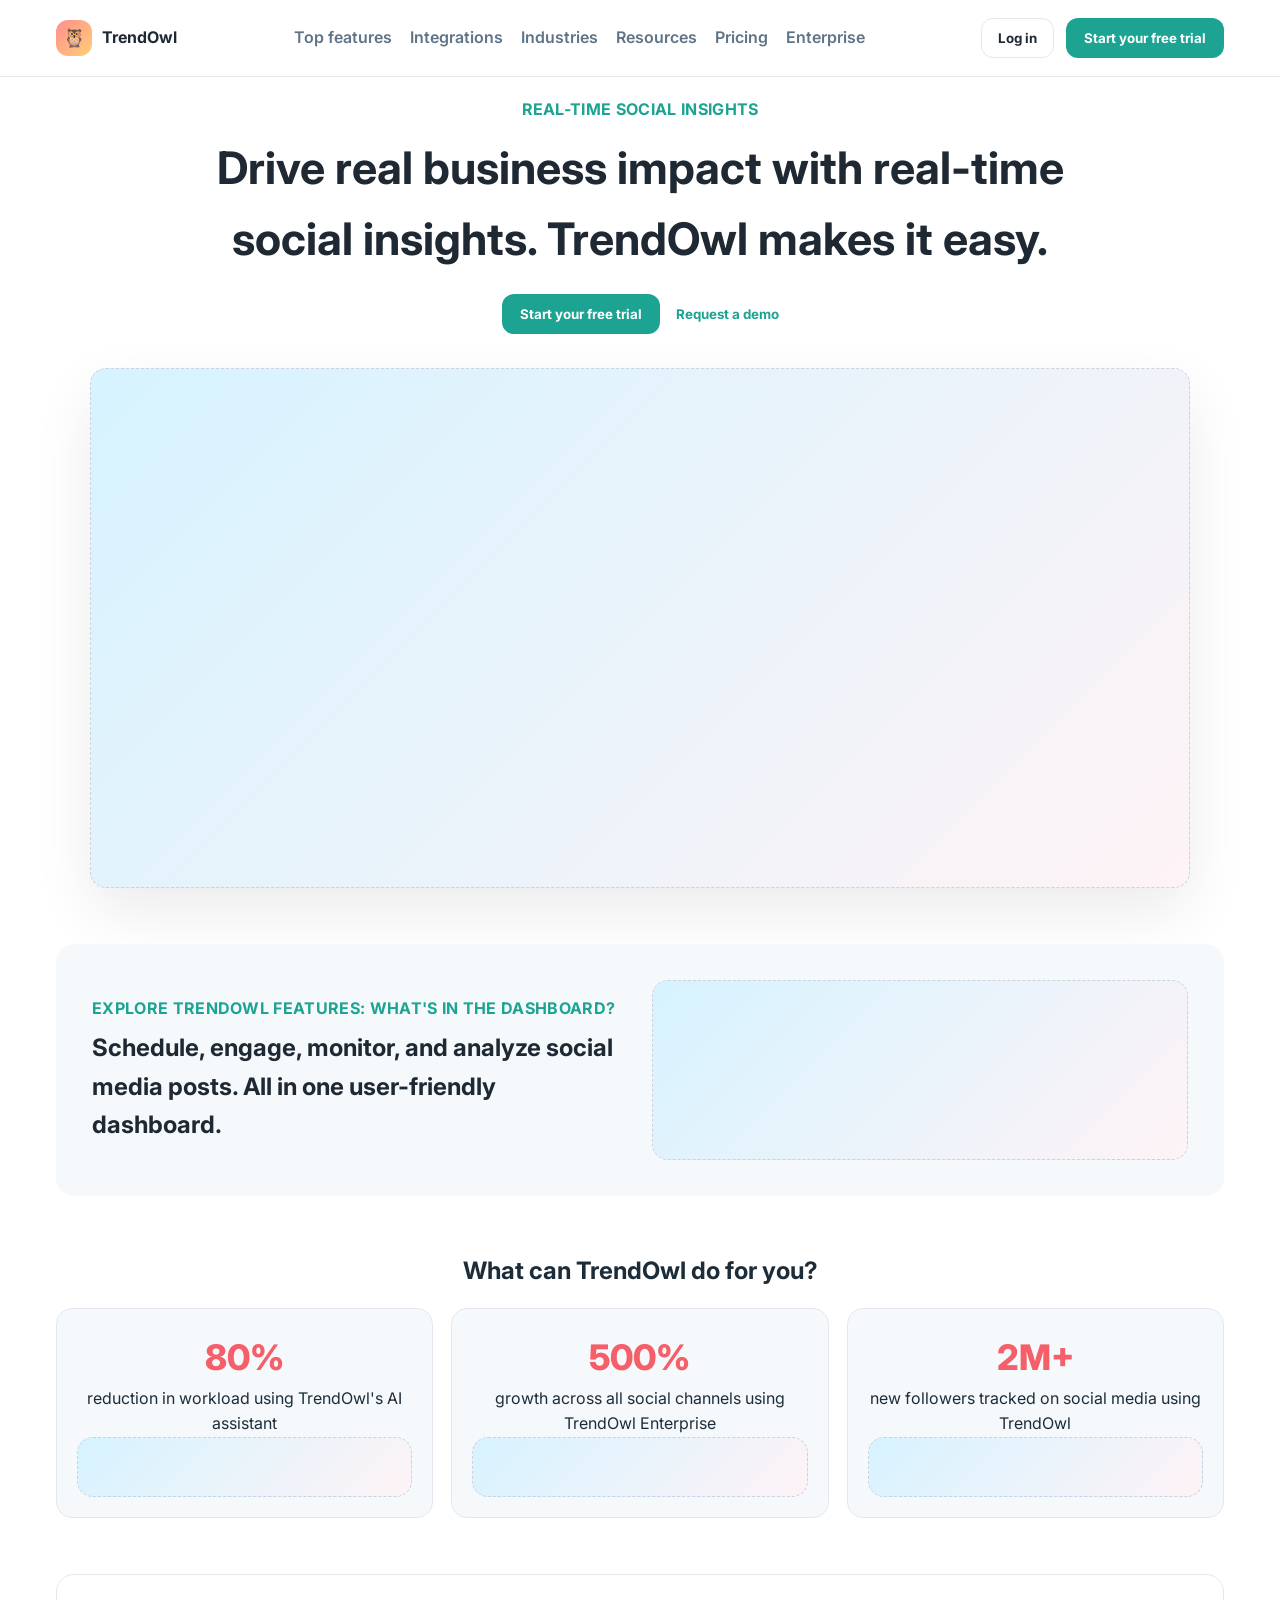
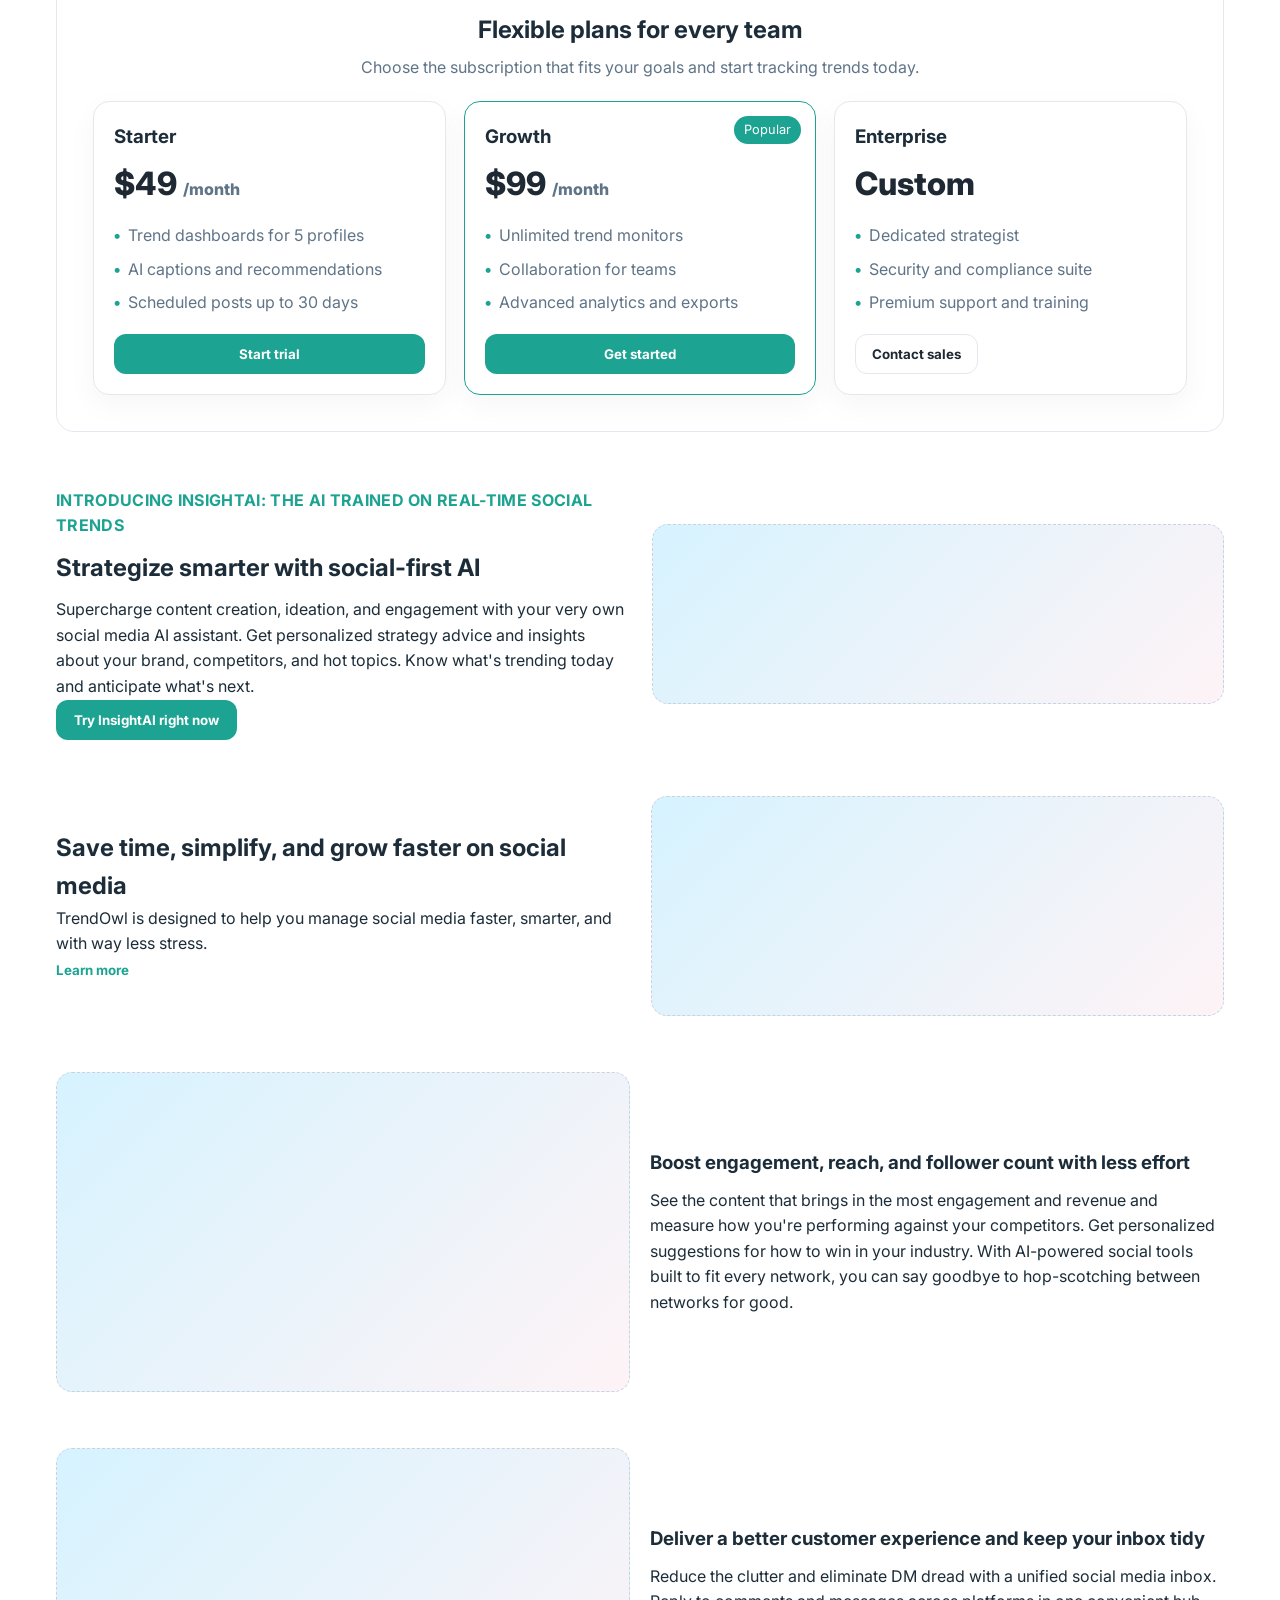
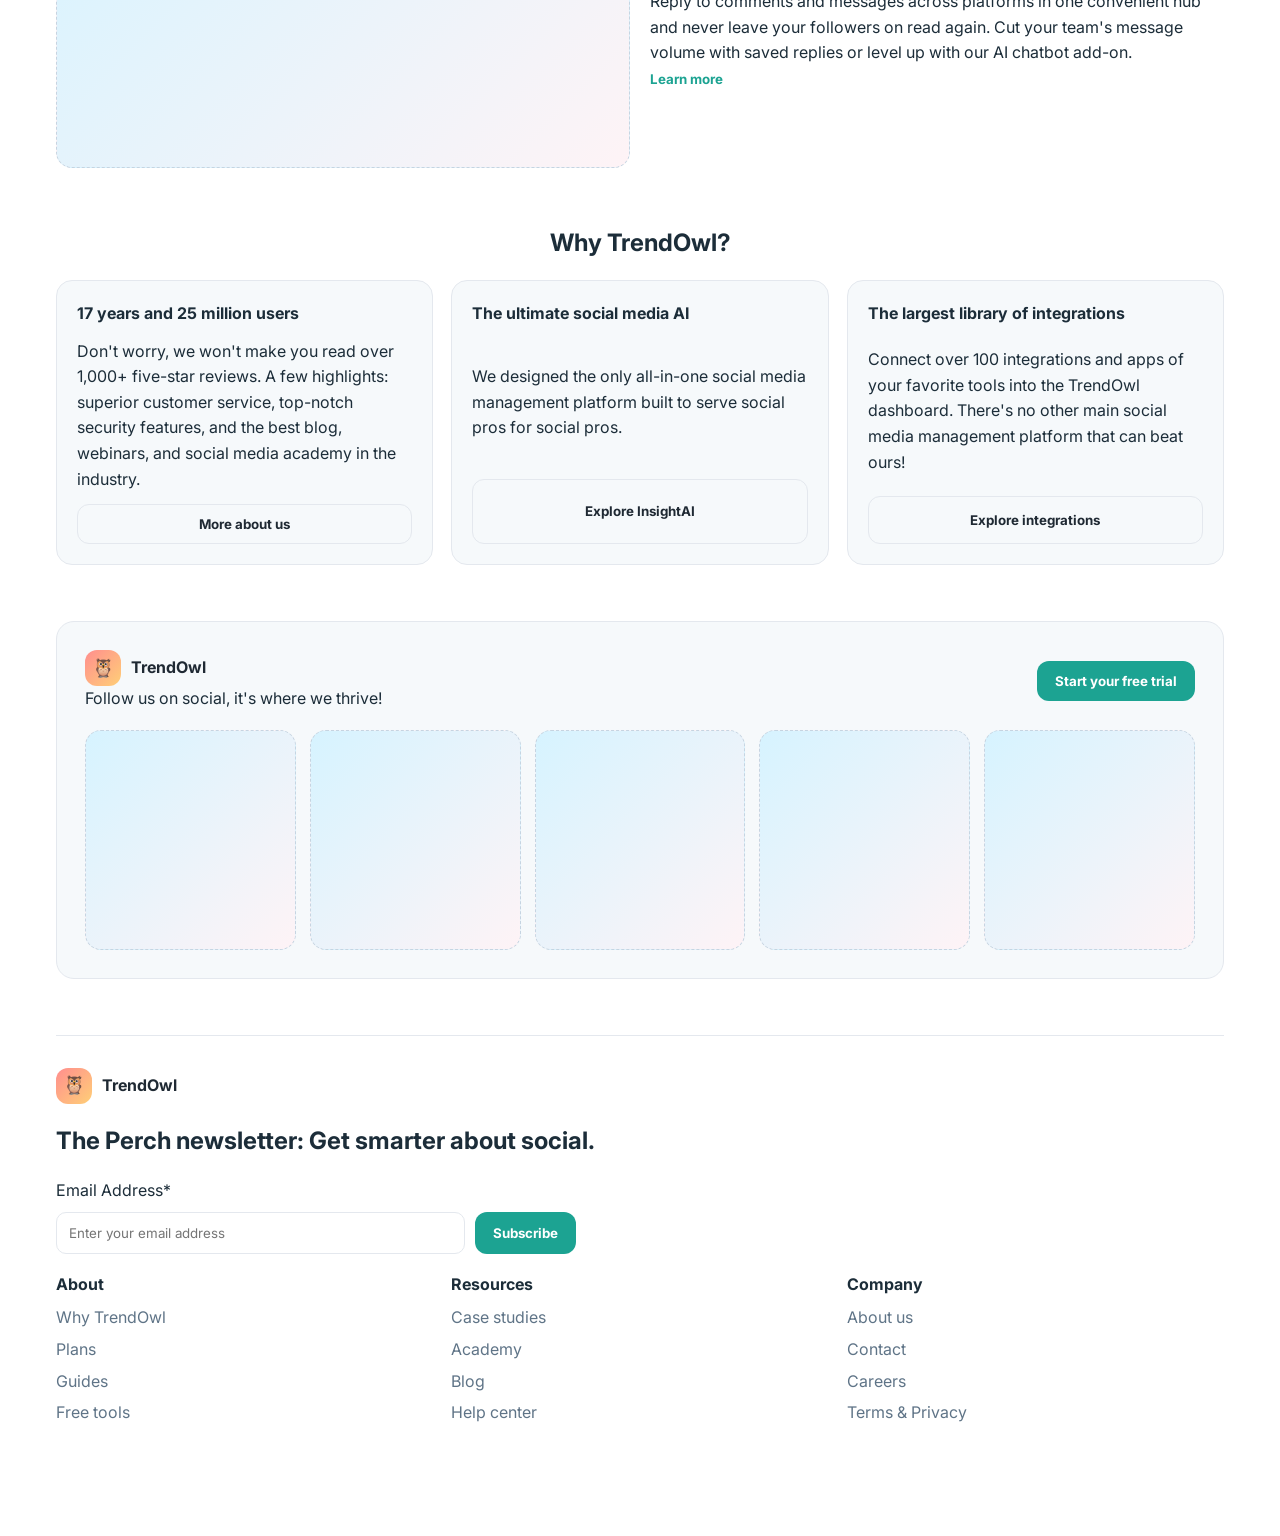
==== commit a8fabd85: "Refine hero layout with centered placeholder" ====
--- a/index.html
+++ b/index.html
@@ -33,59 +33,14 @@
     <section class="hero" id="features">
       <div class="content">
         <p class="eyebrow">Real-time social insights</p>
-        <h1>Drive real business impact with real-time social trends. TrendOwl makes it easy.</h1>
+        <h1>Drive real business impact with real-time social insights. TrendOwl makes it easy.</h1>
         <div class="hero-actions">
           <button class="primary">Start your free trial</button>
           <button class="link">Request a demo</button>
         </div>
-        <div class="metrics-grid">
-          <div class="metric">
-            <div class="metric-top">
-              <div class="placeholder small"></div>
-              <div>
-                <p class="label">Post Details</p>
-                <p class="number">6,783</p>
-              </div>
-            </div>
-            <div class="metric-bottom">Total Trend Mentions</div>
-          </div>
-          <div class="metric">
-            <div class="metric-top">
-              <div class="placeholder small"></div>
-              <div>
-                <p class="label">Engagement Rate</p>
-                <p class="number">2.3K</p>
-              </div>
-            </div>
-            <div class="metric-bottom">Weekly lift</div>
-          </div>
-          <div class="metric calendar">
-            <div class="placeholder large"></div>
-            <div class="calendar-bar"></div>
-            <div class="calendar-bar short"></div>
-            <div class="calendar-bar"></div>
-          </div>
-        </div>
-      </div>
-      <div class="hero-visual">
-        <div class="photo placeholder"></div>
-        <div class="cards-stack">
-          <div class="card">
-            <div class="label">Publish to</div>
-            <div class="icons">
-              <span class="bubble"></span>
-              <span class="bubble"></span>
-              <span class="bubble"></span>
-              <span class="bubble"></span>
-              <span class="bubble"></span>
-              <span class="bubble"></span>
-            </div>
-          </div>
-          <div class="card">
-            <div class="label">Calendar</div>
-            <div class="placeholder slim"></div>
-          </div>
-        </div>
+      </div>
+      <div class="hero-placeholder">
+        <div class="hero-image placeholder"></div>
       </div>
     </section>
 
--- a/styles.css
+++ b/styles.css
@@ -121,23 +121,40 @@
 }
 
 .hero {
-  display: grid;
-  grid-template-columns: repeat(auto-fit, minmax(320px, 1fr));
-  gap: 32px;
-  align-items: center;
+  display: flex;
+  flex-direction: column;
+  align-items: center;
+  text-align: center;
+  gap: 28px;
 }
 
 .hero h1 {
   font-size: clamp(2rem, 3vw + 1rem, 2.8rem);
   color: var(--dark);
   margin: 10px 0 18px;
+  max-width: 900px;
 }
 
 .hero-actions {
   display: flex;
   gap: 16px;
   align-items: center;
-  margin-bottom: 20px;
+  justify-content: center;
+  margin-bottom: 6px;
+}
+
+.hero-placeholder {
+  width: 100%;
+  display: flex;
+  justify-content: center;
+}
+
+.hero-image {
+  width: min(1100px, 100%);
+  height: 520px;
+  border-radius: 16px;
+  border: 1px solid var(--border);
+  box-shadow: 0 24px 60px rgba(0,0,0,0.08);
 }
 
 .eyebrow {
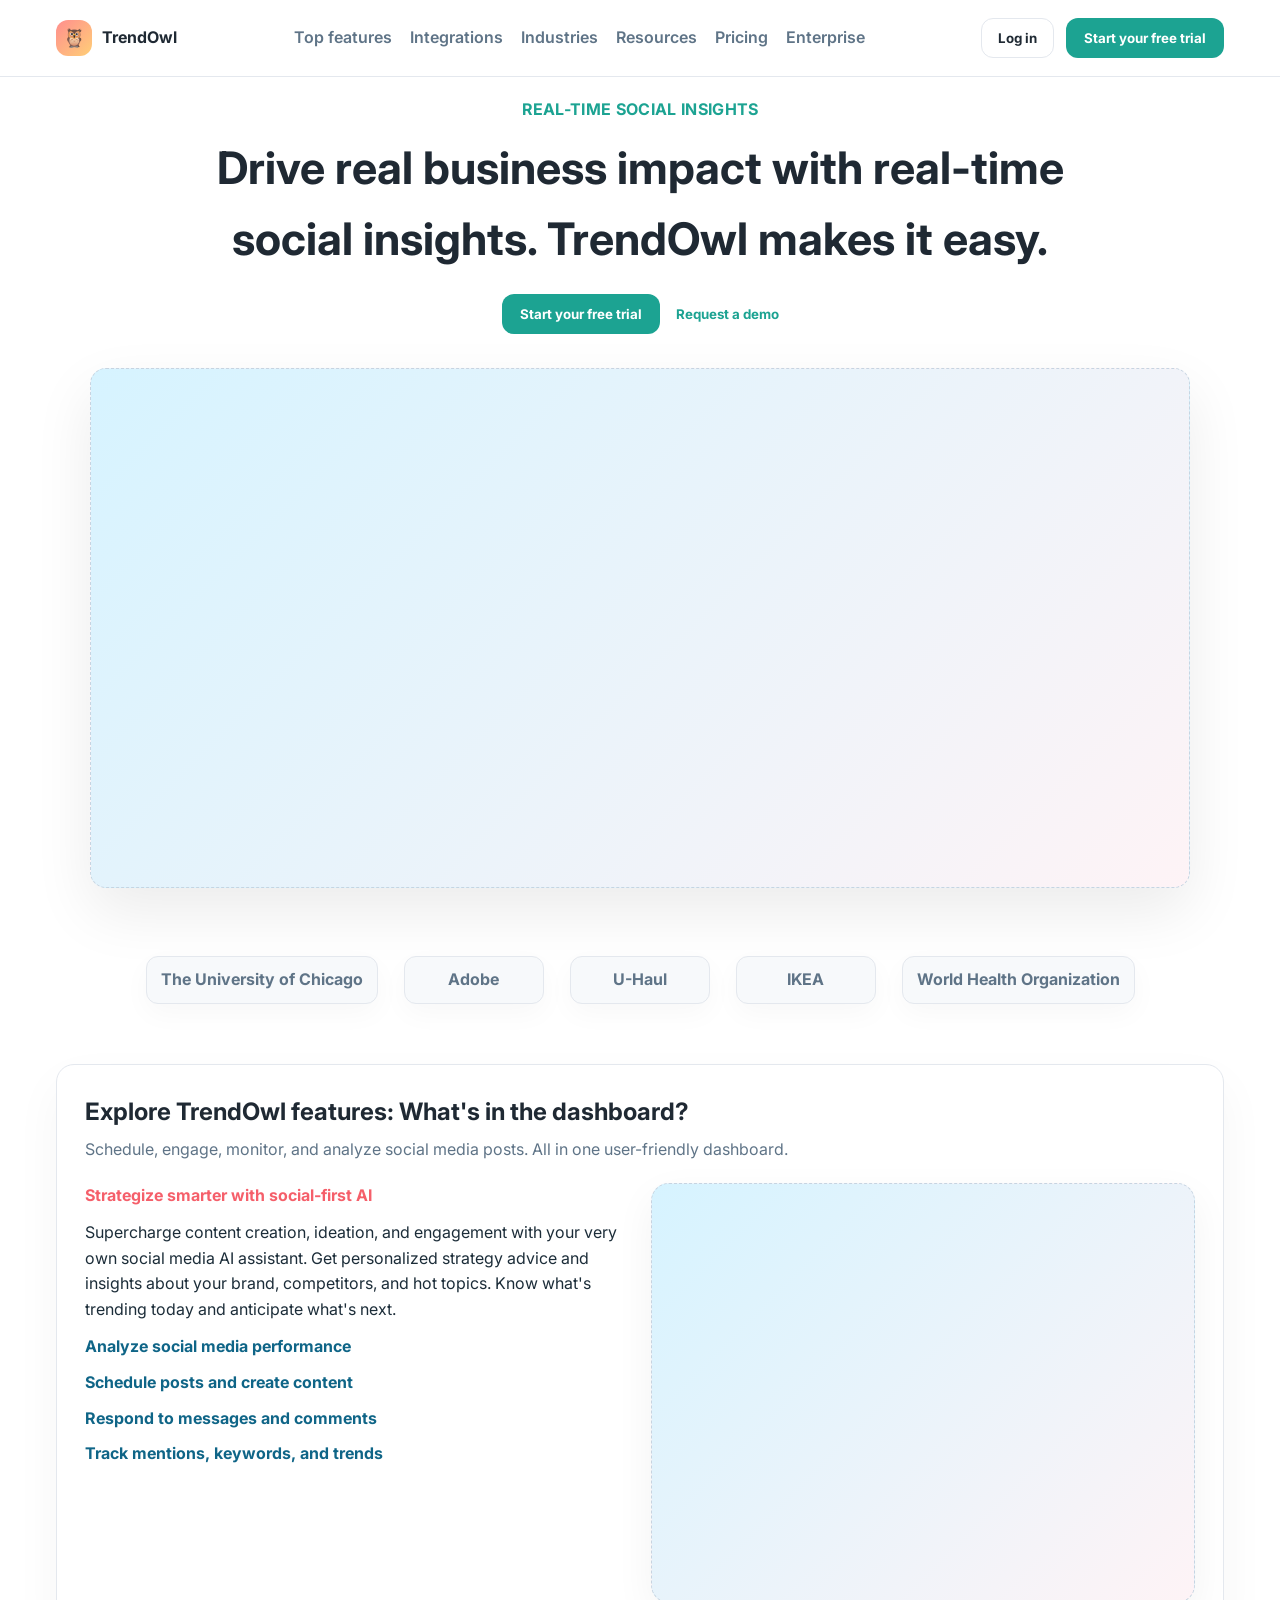
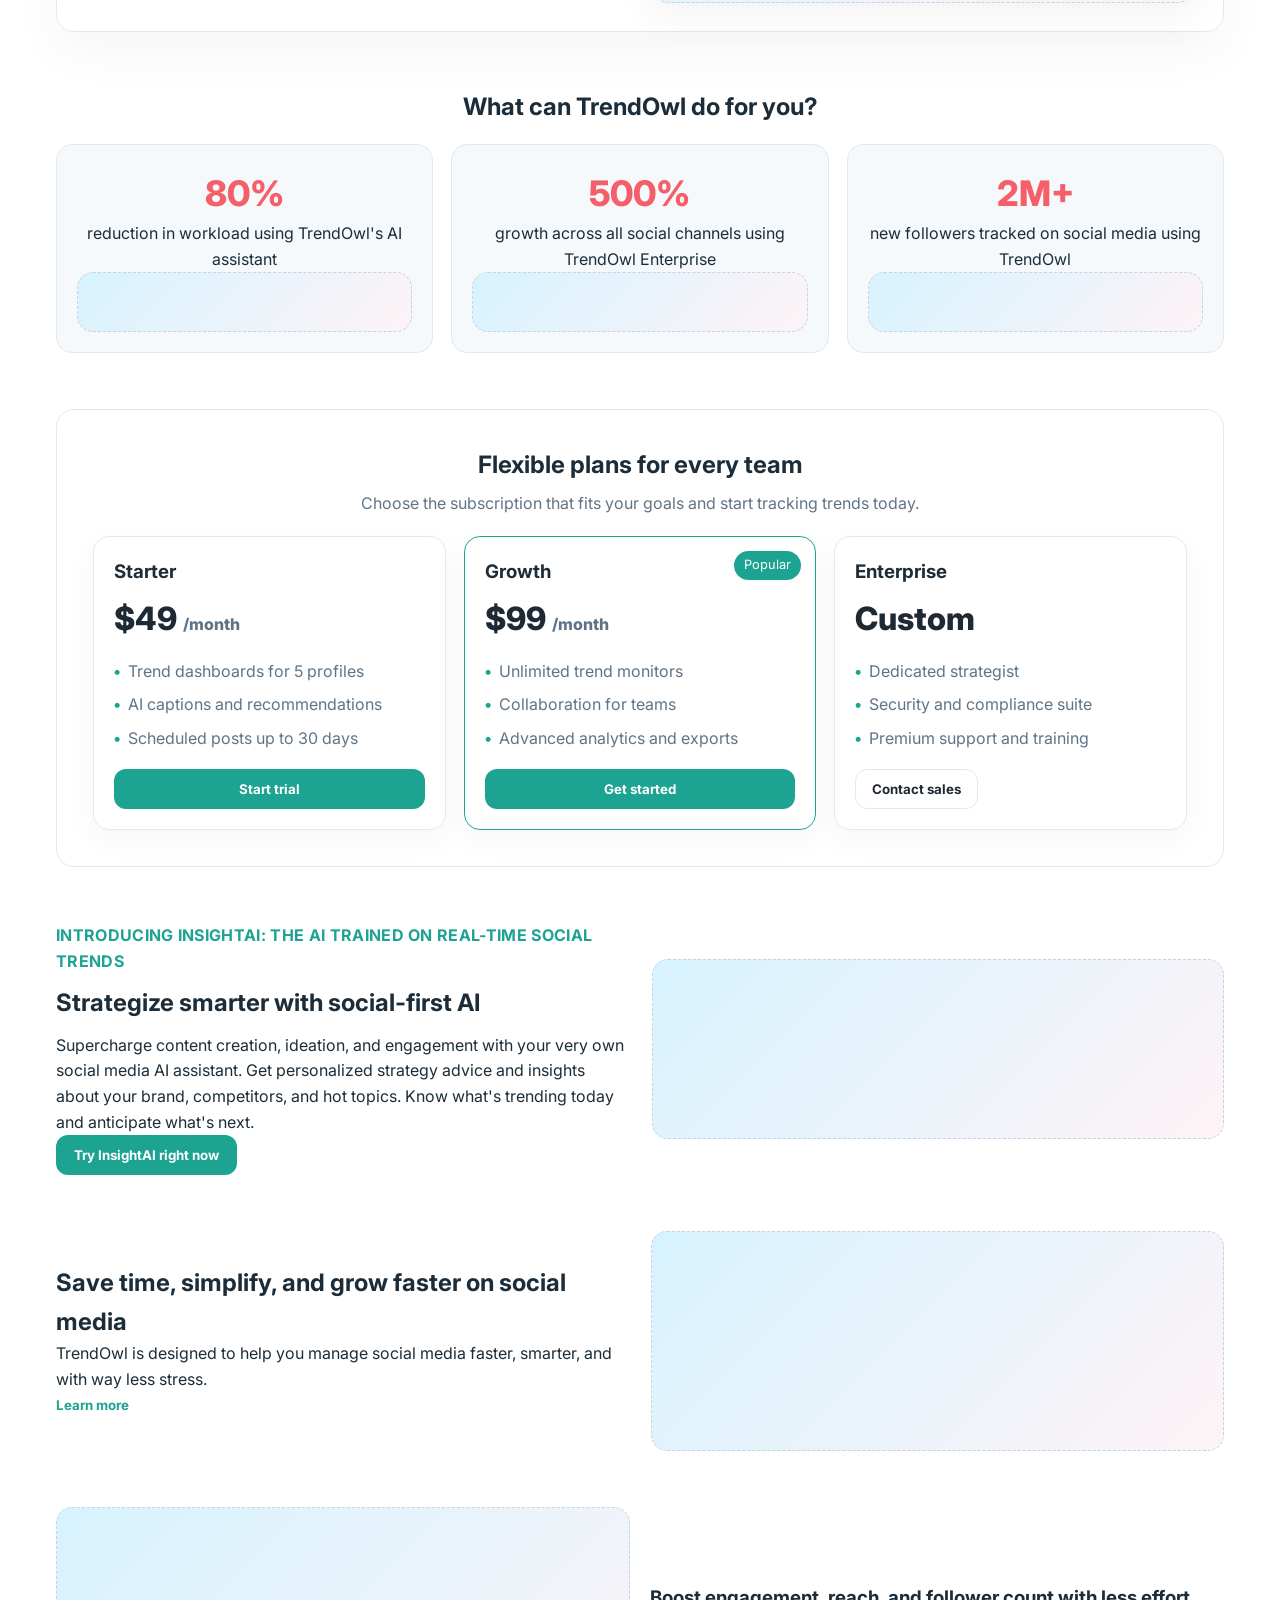
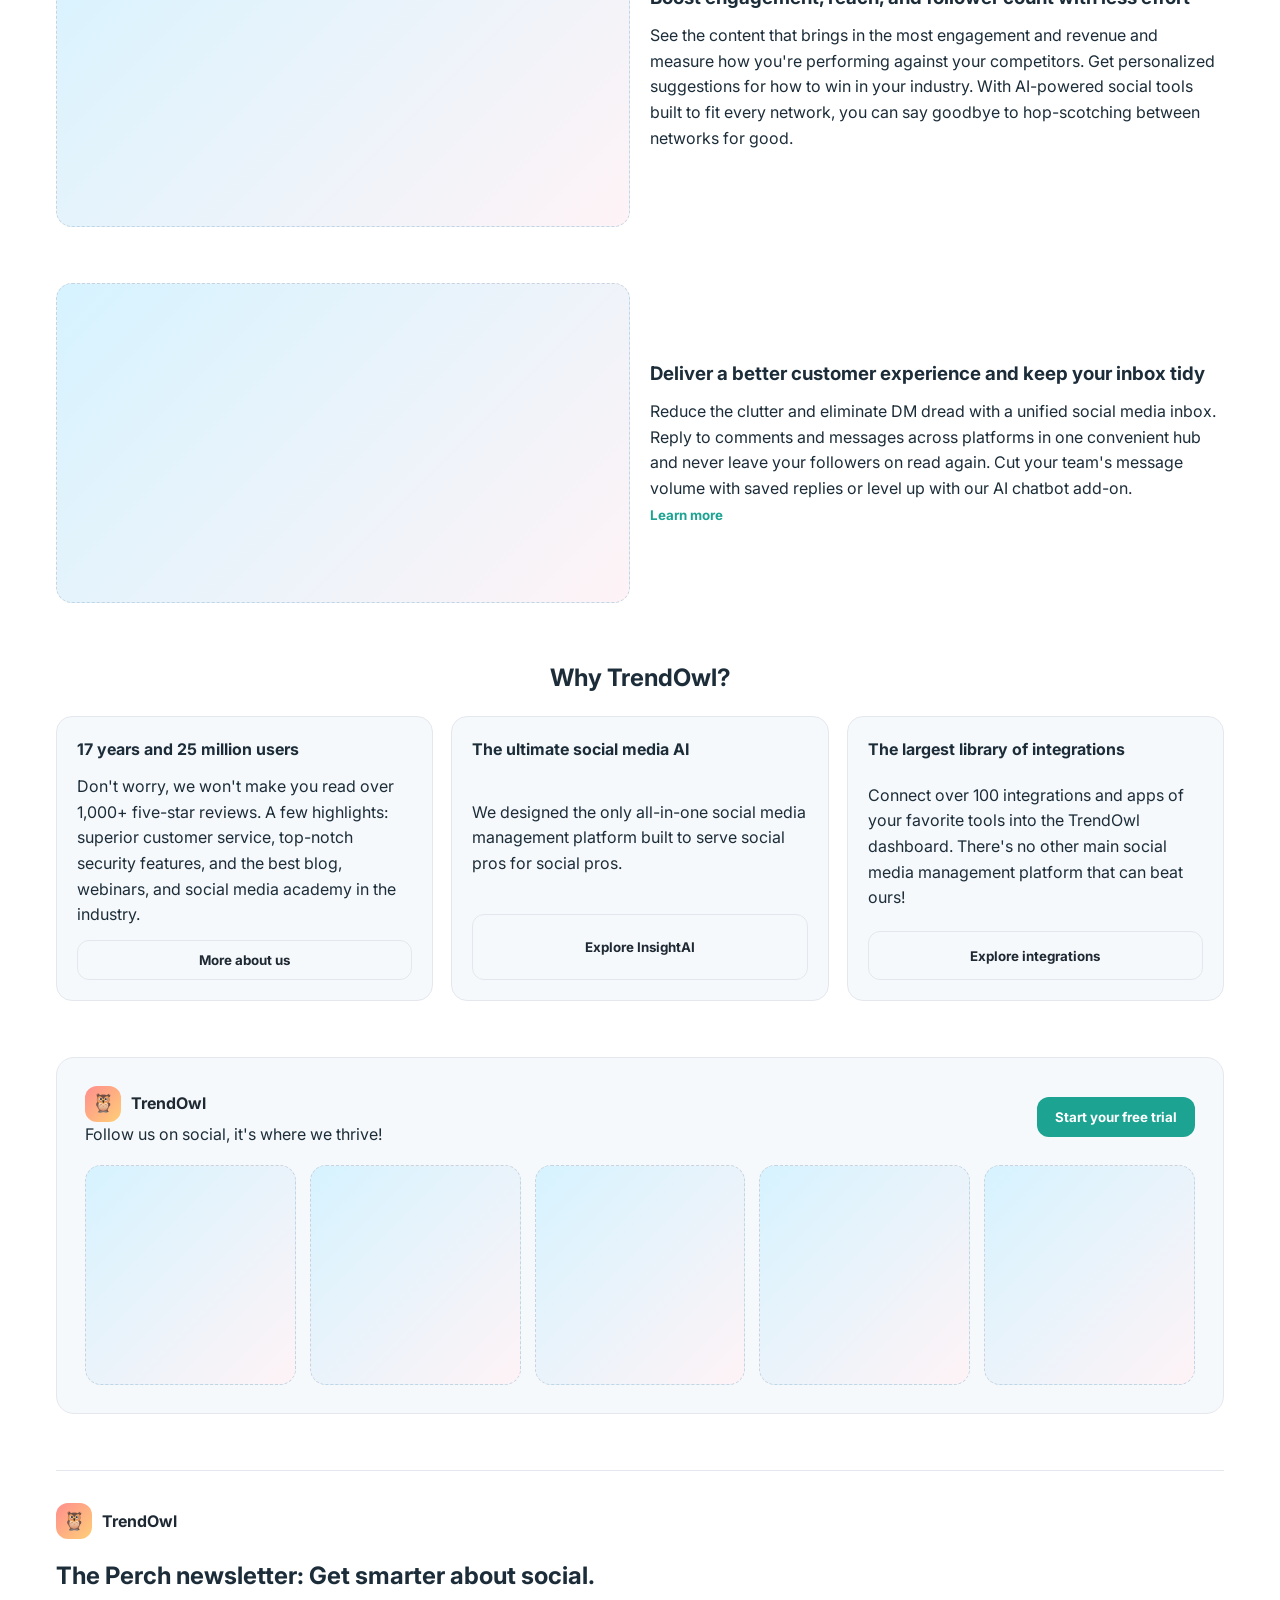
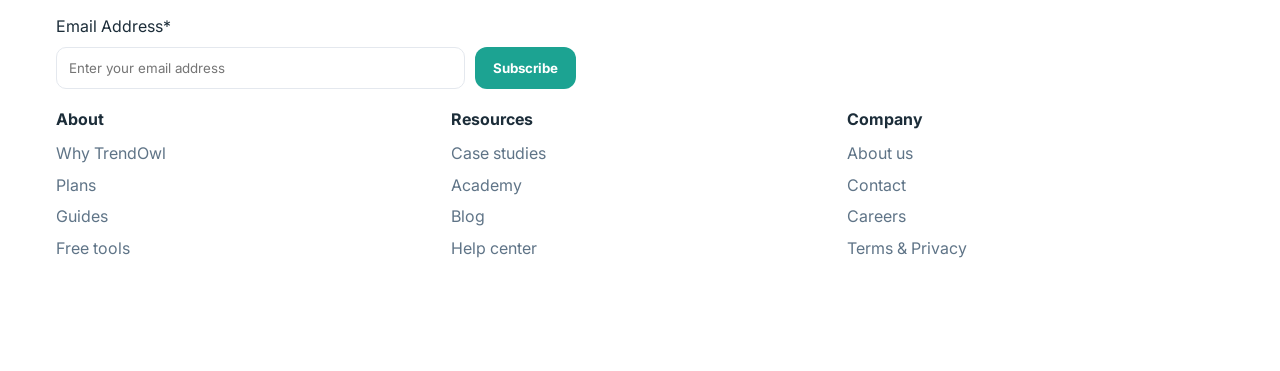
==== commit fa2feebf: "Add partner logos and feature accordion section" ====
--- a/index.html
+++ b/index.html
@@ -44,12 +44,34 @@
       </div>
     </section>
 
-    <section class="feature-break" id="integrations">
-      <div class="text">
-        <p class="eyebrow">Explore TrendOwl features: What's in the dashboard?</p>
-        <h2>Schedule, engage, monitor, and analyze social media posts. All in one user-friendly dashboard.</h2>
-      </div>
-      <div class="feature-visual placeholder"></div>
+    <section class="trust" aria-label="Companies we work with">
+      <div class="logo-strip">
+        <span class="logo-chip">The University of Chicago</span>
+        <span class="logo-chip">Adobe</span>
+        <span class="logo-chip">U-Haul</span>
+        <span class="logo-chip">IKEA</span>
+        <span class="logo-chip">World Health Organization</span>
+      </div>
+    </section>
+
+    <section class="feature-accordion" id="integrations">
+      <div class="feature-heading">
+        <h2>Explore TrendOwl features: What's in the dashboard?</h2>
+        <p>Schedule, engage, monitor, and analyze social media posts. All in one user-friendly dashboard.</p>
+      </div>
+      <div class="accordion-layout">
+        <div class="accordion-copy">
+          <p class="eyebrow danger">Strategize smarter with social-first AI</p>
+          <p>Supercharge content creation, ideation, and engagement with your very own social media AI assistant. Get personalized strategy advice and insights about your brand, competitors, and hot topics. Know what's trending today and anticipate what's next.</p>
+          <ul class="accordion-list">
+            <li><a href="#">Analyze social media performance</a></li>
+            <li><a href="#">Schedule posts and create content</a></li>
+            <li><a href="#">Respond to messages and comments</a></li>
+            <li><a href="#">Track mentions, keywords, and trends</a></li>
+          </ul>
+        </div>
+        <div class="accordion-visual placeholder"></div>
+      </div>
     </section>
 
     <section class="stats" id="industries">
--- a/styles.css
+++ b/styles.css
@@ -271,19 +271,83 @@
   min-height: 80px;
 }
 
-.feature-break {
-  background: var(--bg);
-  padding: 36px;
+.trust {
+  padding: 12px 24px 4px;
+}
+
+.logo-strip {
+  display: flex;
+  flex-wrap: wrap;
+  gap: 18px 26px;
+  justify-content: center;
+  align-items: center;
+  color: var(--muted);
+  font-weight: 700;
+}
+
+.logo-chip {
+  padding: 10px 14px;
+  border-radius: 12px;
+  background: #f7f9fb;
+  border: 1px solid var(--border);
+  min-width: 140px;
+  text-align: center;
+  box-shadow: 0 10px 28px rgba(0,0,0,0.03);
+}
+
+.feature-accordion {
+  background: #fff;
+  border: 1px solid var(--border);
   border-radius: 18px;
-  display: grid;
-  grid-template-columns: repeat(auto-fit, minmax(280px, 1fr));
-  gap: 24px;
-  align-items: center;
-}
-
-.feature-break h2 {
+  padding: 28px;
+  display: grid;
+  gap: 20px;
+  box-shadow: 0 20px 50px rgba(0,0,0,0.04);
+}
+
+.feature-heading h2 {
   color: var(--dark);
-  margin-top: 8px;
+  margin-bottom: 6px;
+}
+
+.feature-heading p {
+  color: var(--muted);
+}
+
+.accordion-layout {
+  display: grid;
+  grid-template-columns: repeat(auto-fit, minmax(300px, 1fr));
+  gap: 22px;
+  align-items: start;
+}
+
+.accordion-copy p { margin-bottom: 12px; }
+
+.eyebrow.danger {
+  color: var(--accent-strong);
+  text-transform: none;
+  letter-spacing: 0;
+}
+
+.accordion-list {
+  list-style: none;
+  display: grid;
+  gap: 10px;
+  margin-top: 12px;
+}
+
+.accordion-list a {
+  color: #0f6587;
+  font-weight: 700;
+  text-decoration: none;
+}
+
+.accordion-list a:hover { text-decoration: underline; }
+
+.accordion-visual {
+  min-height: 420px;
+  border-radius: 18px;
+  box-shadow: 0 14px 40px rgba(0,0,0,0.05);
 }
 
 .stats h2 {
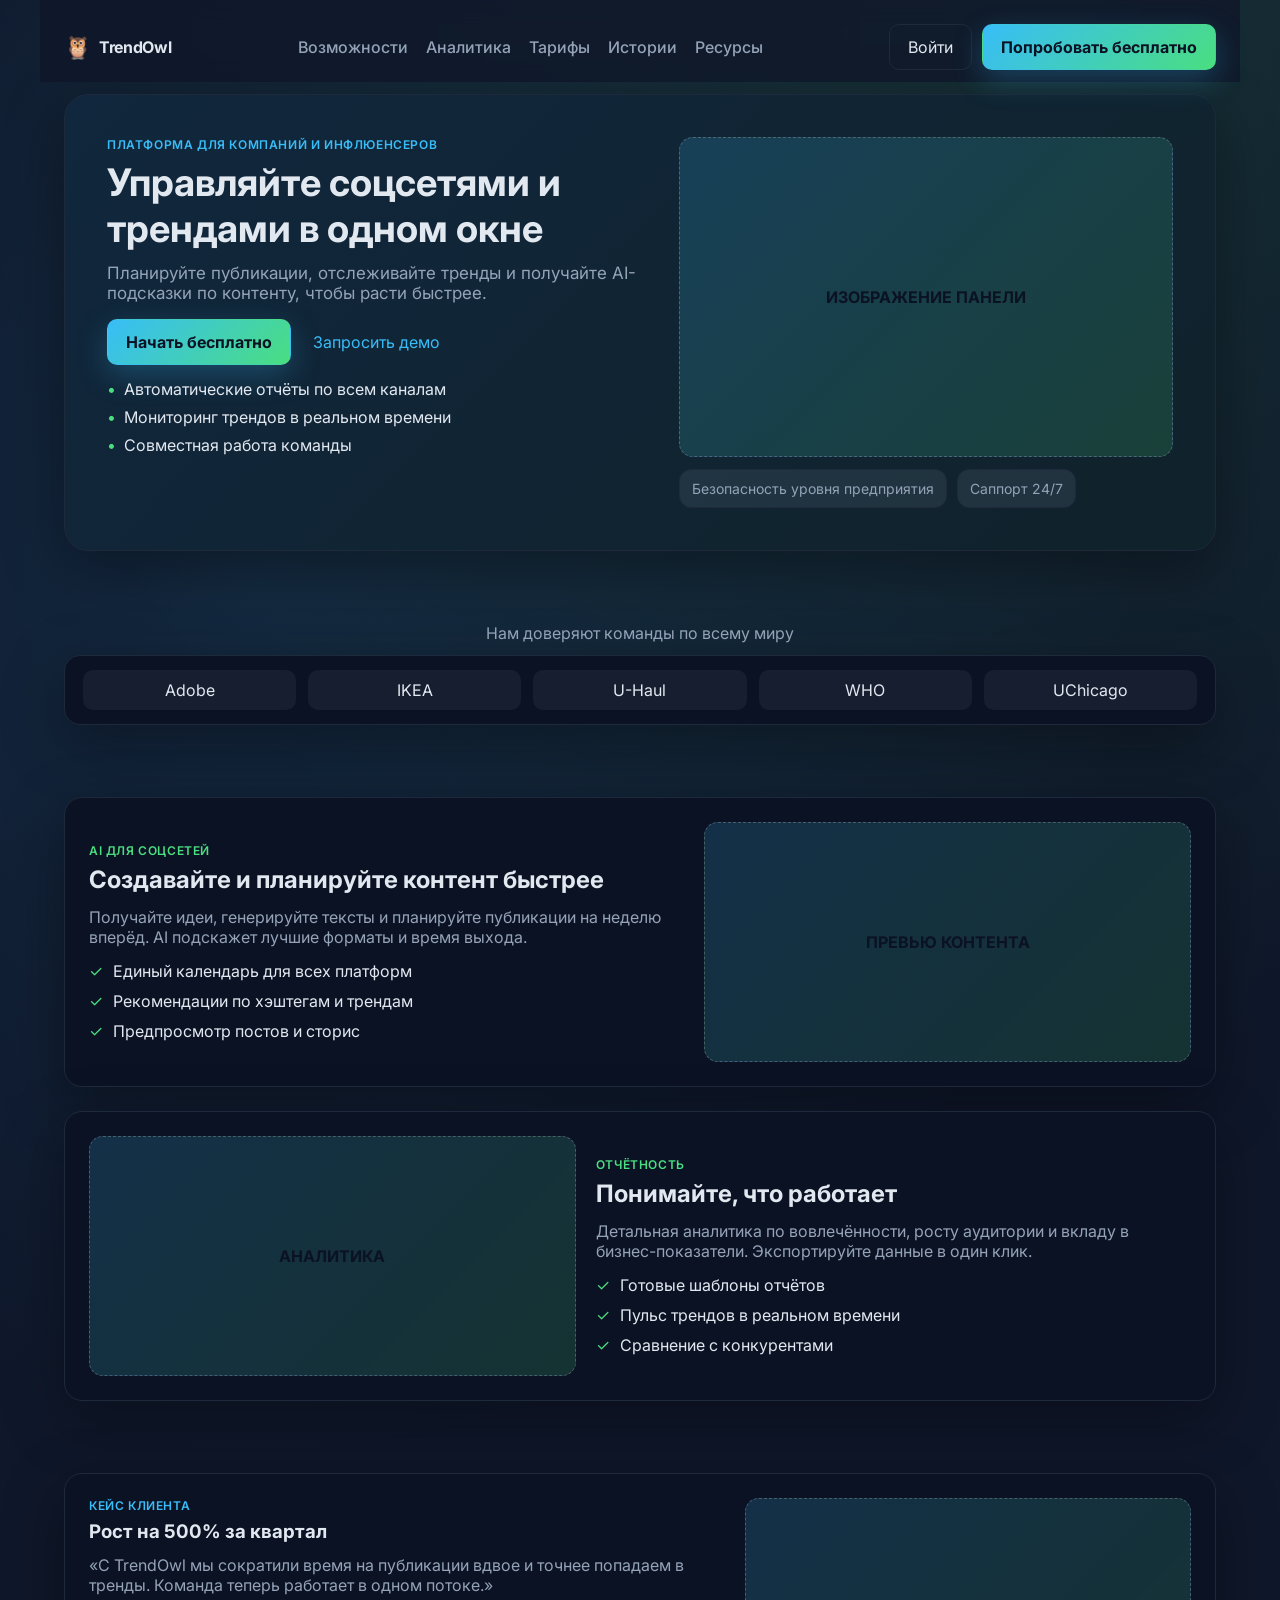
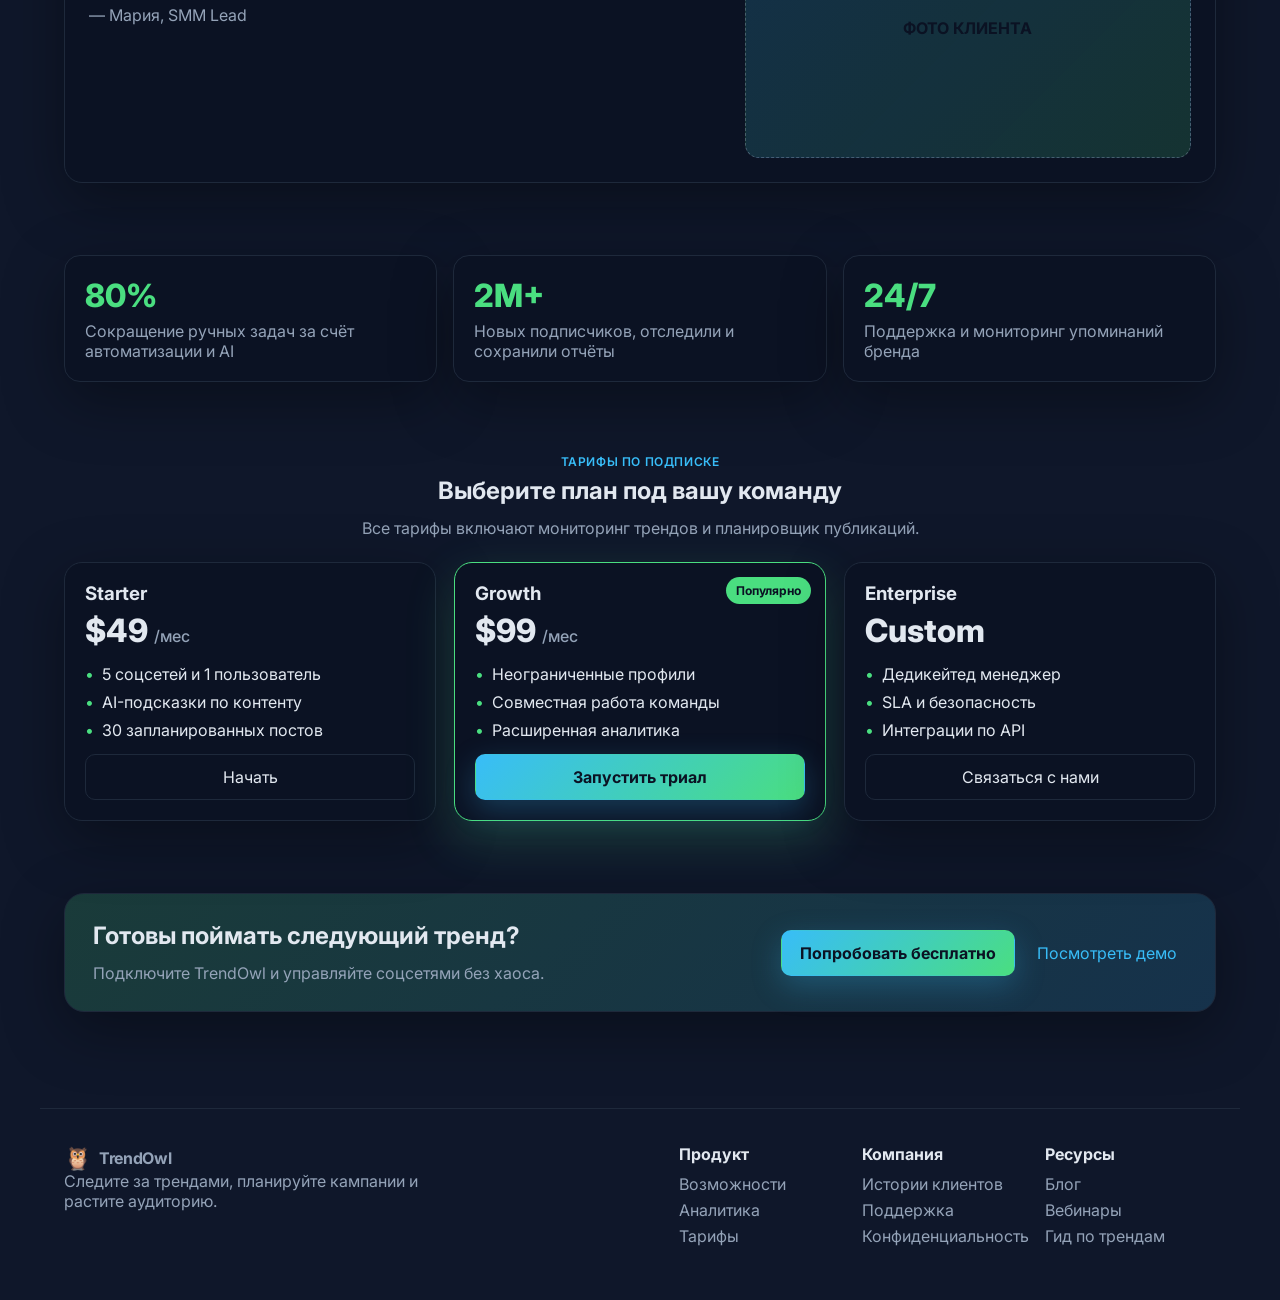
==== commit 2640d3e3: "Rebuild homepage from provided source snapshot" ====
--- a/index.html
+++ b/index.html
@@ -1,258 +1,206 @@
 <!doctype html>
-<html lang="en">
+<html lang="ru">
 <head>
   <meta charset="UTF-8">
   <meta name="viewport" content="width=device-width, initial-scale=1.0">
-  <title>TrendOwl - Social Trend Tracking</title>
+  <title>TrendOwl — управление соцсетями и трендами</title>
   <link rel="preconnect" href="https://fonts.googleapis.com">
   <link rel="preconnect" href="https://fonts.gstatic.com" crossorigin>
   <link href="https://fonts.googleapis.com/css2?family=Inter:wght@400;500;600;700&display=swap" rel="stylesheet">
   <link rel="stylesheet" href="styles.css">
 </head>
 <body>
-  <header class="top-nav">
-    <div class="logo-area">
-      <div class="logo-mark">🦉</div>
+  <header class="site-header">
+    <div class="logo">
+      <span class="logo-mark">🦉</span>
       <span class="logo-text">TrendOwl</span>
     </div>
-    <nav class="nav-links">
-      <a href="#features">Top features</a>
-      <a href="#integrations">Integrations</a>
-      <a href="#industries">Industries</a>
-      <a href="#resources">Resources</a>
-      <a href="#pricing">Pricing</a>
-      <a href="#enterprise">Enterprise</a>
+    <nav class="main-nav">
+      <a href="#features">Возможности</a>
+      <a href="#analytics">Аналитика</a>
+      <a href="#pricing">Тарифы</a>
+      <a href="#stories">Истории</a>
+      <a href="#support">Ресурсы</a>
     </nav>
     <div class="nav-actions">
-      <button class="ghost">Log in</button>
-      <button class="primary">Start your free trial</button>
+      <button class="ghost">Войти</button>
+      <button class="primary">Попробовать бесплатно</button>
     </div>
   </header>
 
   <main>
     <section class="hero" id="features">
-      <div class="content">
-        <p class="eyebrow">Real-time social insights</p>
-        <h1>Drive real business impact with real-time social insights. TrendOwl makes it easy.</h1>
+      <div class="hero-copy">
+        <p class="eyebrow">Платформа для компаний и инфлюенсеров</p>
+        <h1>Управляйте соцсетями и трендами в одном окне</h1>
+        <p class="lede">Планируйте публикации, отслеживайте тренды и получайте AI-подсказки по контенту, чтобы расти быстрее.</p>
         <div class="hero-actions">
-          <button class="primary">Start your free trial</button>
-          <button class="link">Request a demo</button>
-        </div>
-      </div>
-      <div class="hero-placeholder">
-        <div class="hero-image placeholder"></div>
-      </div>
-    </section>
-
-    <section class="trust" aria-label="Companies we work with">
-      <div class="logo-strip">
-        <span class="logo-chip">The University of Chicago</span>
-        <span class="logo-chip">Adobe</span>
-        <span class="logo-chip">U-Haul</span>
-        <span class="logo-chip">IKEA</span>
-        <span class="logo-chip">World Health Organization</span>
-      </div>
-    </section>
-
-    <section class="feature-accordion" id="integrations">
-      <div class="feature-heading">
-        <h2>Explore TrendOwl features: What's in the dashboard?</h2>
-        <p>Schedule, engage, monitor, and analyze social media posts. All in one user-friendly dashboard.</p>
-      </div>
-      <div class="accordion-layout">
-        <div class="accordion-copy">
-          <p class="eyebrow danger">Strategize smarter with social-first AI</p>
-          <p>Supercharge content creation, ideation, and engagement with your very own social media AI assistant. Get personalized strategy advice and insights about your brand, competitors, and hot topics. Know what's trending today and anticipate what's next.</p>
-          <ul class="accordion-list">
-            <li><a href="#">Analyze social media performance</a></li>
-            <li><a href="#">Schedule posts and create content</a></li>
-            <li><a href="#">Respond to messages and comments</a></li>
-            <li><a href="#">Track mentions, keywords, and trends</a></li>
-          </ul>
-        </div>
-        <div class="accordion-visual placeholder"></div>
-      </div>
-    </section>
-
-    <section class="stats" id="industries">
-      <h2>What can TrendOwl do for you?</h2>
-      <div class="stats-grid">
-        <div class="stat-card">
-          <p class="big">80%</p>
-          <p>reduction in workload using TrendOwl's AI assistant</p>
-          <div class="stat-logo placeholder tiny"></div>
-        </div>
-        <div class="stat-card">
-          <p class="big">500%</p>
-          <p>growth across all social channels using TrendOwl Enterprise</p>
-          <div class="stat-logo placeholder tiny"></div>
-        </div>
-        <div class="stat-card">
-          <p class="big">2M+</p>
-          <p>new followers tracked on social media using TrendOwl</p>
-          <div class="stat-logo placeholder tiny"></div>
-        </div>
+          <button class="primary">Начать бесплатно</button>
+          <button class="link">Запросить демо</button>
+        </div>
+        <ul class="hero-points">
+          <li>Автоматические отчёты по всем каналам</li>
+          <li>Мониторинг трендов в реальном времени</li>
+          <li>Совместная работа команды</li>
+        </ul>
+      </div>
+      <div class="hero-visual">
+        <div class="placeholder-img large">Изображение панели</div>
+        <div class="hero-badges">
+          <div class="badge">Безопасность уровня предприятия</div>
+          <div class="badge">Саппорт 24/7</div>
+        </div>
+      </div>
+    </section>
+
+    <section class="trust">
+      <p class="trust-title">Нам доверяют команды по всему миру</p>
+      <div class="trust-logos">
+        <span>Adobe</span>
+        <span>IKEA</span>
+        <span>U-Haul</span>
+        <span>WHO</span>
+        <span>UChicago</span>
+      </div>
+    </section>
+
+    <section class="feature-panels">
+      <div class="panel">
+        <div>
+          <p class="eyebrow accent">AI для соцсетей</p>
+          <h2>Создавайте и планируйте контент быстрее</h2>
+          <p>Получайте идеи, генерируйте тексты и планируйте публикации на неделю вперёд. AI подскажет лучшие форматы и время выхода.</p>
+          <ul class="checklist">
+            <li>Единый календарь для всех платформ</li>
+            <li>Рекомендации по хэштегам и трендам</li>
+            <li>Предпросмотр постов и сторис</li>
+          </ul>
+        </div>
+        <div class="placeholder-img medium">Превью контента</div>
+      </div>
+      <div class="panel reverse" id="analytics">
+        <div class="placeholder-img medium">Аналитика</div>
+        <div>
+          <p class="eyebrow accent">Отчётность</p>
+          <h2>Понимайте, что работает</h2>
+          <p>Детальная аналитика по вовлечённости, росту аудитории и вкладу в бизнес-показатели. Экспортируйте данные в один клик.</p>
+          <ul class="checklist">
+            <li>Готовые шаблоны отчётов</li>
+            <li>Пульс трендов в реальном времени</li>
+            <li>Сравнение с конкурентами</li>
+          </ul>
+        </div>
+      </div>
+    </section>
+
+    <section class="stories" id="stories">
+      <div class="story">
+        <div>
+          <p class="eyebrow">Кейс клиента</p>
+          <h3>Рост на 500% за квартал</h3>
+          <p>«С TrendOwl мы сократили время на публикации вдвое и точнее попадаем в тренды. Команда теперь работает в одном потоке.»</p>
+          <div class="story-meta">— Мария, SMM Lead</div>
+        </div>
+        <div class="placeholder-img portrait">Фото клиента</div>
+      </div>
+    </section>
+
+    <section class="stats" aria-label="Ключевые показатели">
+      <div class="stat-card">
+        <div class="stat-number">80%</div>
+        <p>Сокращение ручных задач за счёт автоматизации и AI</p>
+      </div>
+      <div class="stat-card">
+        <div class="stat-number">2M+</div>
+        <p>Новых подписчиков, отследили и сохранили отчёты</p>
+      </div>
+      <div class="stat-card">
+        <div class="stat-number">24/7</div>
+        <p>Поддержка и мониторинг упоминаний бренда</p>
       </div>
     </section>
 
     <section class="pricing" id="pricing">
-      <h2>Flexible plans for every team</h2>
-      <p class="subhead">Choose the subscription that fits your goals and start tracking trends today.</p>
+      <div class="pricing-header">
+        <p class="eyebrow">Тарифы по подписке</p>
+        <h2>Выберите план под вашу команду</h2>
+        <p class="sub">Все тарифы включают мониторинг трендов и планировщик публикаций.</p>
+      </div>
       <div class="pricing-grid">
         <div class="price-card">
           <h3>Starter</h3>
-          <p class="price">$49<span>/month</span></p>
+          <p class="price">$49 <span>/мес</span></p>
           <ul>
-            <li>Trend dashboards for 5 profiles</li>
-            <li>AI captions and recommendations</li>
-            <li>Scheduled posts up to 30 days</li>
-          </ul>
-          <button class="primary full">Start trial</button>
-        </div>
-        <div class="price-card popular">
-          <div class="tag">Popular</div>
+            <li>5 соцсетей и 1 пользователь</li>
+            <li>AI-подсказки по контенту</li>
+            <li>30 запланированных постов</li>
+          </ul>
+          <button class="ghost full">Начать</button>
+        </div>
+        <div class="price-card featured">
+          <div class="tag">Популярно</div>
           <h3>Growth</h3>
-          <p class="price">$99<span>/month</span></p>
+          <p class="price">$99 <span>/мес</span></p>
           <ul>
-            <li>Unlimited trend monitors</li>
-            <li>Collaboration for teams</li>
-            <li>Advanced analytics and exports</li>
-          </ul>
-          <button class="primary full">Get started</button>
+            <li>Неограниченные профили</li>
+            <li>Совместная работа команды</li>
+            <li>Расширенная аналитика</li>
+          </ul>
+          <button class="primary full">Запустить триал</button>
         </div>
         <div class="price-card">
           <h3>Enterprise</h3>
           <p class="price">Custom</p>
           <ul>
-            <li>Dedicated strategist</li>
-            <li>Security and compliance suite</li>
-            <li>Premium support and training</li>
-          </ul>
-          <button class="ghost full">Contact sales</button>
-        </div>
-      </div>
-    </section>
-
-    <section class="highlight" id="resources">
-      <div class="highlight-text">
-        <p class="eyebrow">Introducing InsightAI: The AI trained on real-time social trends</p>
-        <h2>Strategize smarter with social-first AI</h2>
-        <p>Supercharge content creation, ideation, and engagement with your very own social media AI assistant. Get personalized strategy advice and insights about your brand, competitors, and hot topics. Know what's trending today and anticipate what's next.</p>
-        <button class="primary">Try InsightAI right now</button>
-      </div>
-      <div class="highlight-visual placeholder"></div>
-    </section>
-
-    <section class="dual" id="enterprise">
-      <div class="dual-content">
-        <h2>Save time, simplify, and grow faster on social media</h2>
-        <p>TrendOwl is designed to help you manage social media faster, smarter, and with way less stress.</p>
-        <button class="link">Learn more</button>
-      </div>
-      <div class="dual-visual placeholder large"></div>
-    </section>
-
-    <section class="feature-row">
-      <div class="feature-visual placeholder tall"></div>
-      <div class="feature-copy">
-        <h3>Boost engagement, reach, and follower count with less effort</h3>
-        <p>See the content that brings in the most engagement and revenue and measure how you're performing against your competitors. Get personalized suggestions for how to win in your industry. With AI-powered social tools built to fit every network, you can say goodbye to hop-scotching between networks for good.</p>
-      </div>
-    </section>
-
-    <section class="feature-row reverse">
-      <div class="feature-copy">
-        <h3>Deliver a better customer experience and keep your inbox tidy</h3>
-        <p>Reduce the clutter and eliminate DM dread with a unified social media inbox. Reply to comments and messages across platforms in one convenient hub and never leave your followers on read again. Cut your team's message volume with saved replies or level up with our AI chatbot add-on.</p>
-        <button class="link">Learn more</button>
-      </div>
-      <div class="feature-visual placeholder tall"></div>
-    </section>
-
-    <section class="why">
-      <h2>Why TrendOwl?</h2>
-      <div class="why-grid">
-        <div class="why-card">
-          <h4>17 years and 25 million users</h4>
-          <p>Don't worry, we won't make you read over 1,000+ five-star reviews. A few highlights: superior customer service, top-notch security features, and the best blog, webinars, and social media academy in the industry.</p>
-          <button class="ghost">More about us</button>
-        </div>
-        <div class="why-card">
-          <h4>The ultimate social media AI</h4>
-          <p>We designed the only all-in-one social media management platform built to serve social pros for social pros.</p>
-          <button class="ghost">Explore InsightAI</button>
-        </div>
-        <div class="why-card">
-          <h4>The largest library of integrations</h4>
-          <p>Connect over 100 integrations and apps of your favorite tools into the TrendOwl dashboard. There's no other main social media management platform that can beat ours!</p>
-          <button class="ghost">Explore integrations</button>
-        </div>
-      </div>
-    </section>
-
-    <section class="social-feed">
-      <div class="feed-header">
-        <div>
-          <div class="logo-area">
-            <div class="logo-mark">🦉</div>
-            <span class="logo-text">TrendOwl</span>
-          </div>
-          <p>Follow us on social, it's where we thrive!</p>
-        </div>
-        <button class="primary">Start your free trial</button>
-      </div>
-      <div class="feed-grid">
-        <div class="feed-card placeholder"></div>
-        <div class="feed-card placeholder"></div>
-        <div class="feed-card placeholder"></div>
-        <div class="feed-card placeholder"></div>
-        <div class="feed-card placeholder"></div>
-      </div>
-    </section>
-
-    <section class="newsletter" id="newsletter">
-      <div class="logo-area">
-        <div class="logo-mark">🦉</div>
+            <li>Дедикейтед менеджер</li>
+            <li>SLA и безопасность</li>
+            <li>Интеграции по API</li>
+          </ul>
+          <button class="ghost full">Связаться с нами</button>
+        </div>
+      </div>
+    </section>
+
+    <section class="cta" id="support">
+      <div>
+        <h2>Готовы поймать следующий тренд?</h2>
+        <p>Подключите TrendOwl и управляйте соцсетями без хаоса.</p>
+      </div>
+      <div class="cta-actions">
+        <button class="primary">Попробовать бесплатно</button>
+        <button class="link">Посмотреть демо</button>
+      </div>
+    </section>
+  </main>
+
+  <footer class="site-footer">
+    <div>
+      <div class="logo">
+        <span class="logo-mark">🦉</span>
         <span class="logo-text">TrendOwl</span>
       </div>
-      <h2>The Perch newsletter: Get smarter about social.</h2>
-      <div class="newsletter-form">
-        <label>Email Address*</label>
-        <div class="input-row">
-          <input type="email" placeholder="Enter your email address">
-          <button class="primary">Subscribe</button>
-        </div>
-      </div>
-      <div class="newsletter-grid">
-        <div class="newsletter-column">
-          <h4>About</h4>
-          <ul>
-            <li>Why TrendOwl</li>
-            <li>Plans</li>
-            <li>Guides</li>
-            <li>Free tools</li>
-          </ul>
-        </div>
-        <div class="newsletter-column">
-          <h4>Resources</h4>
-          <ul>
-            <li>Case studies</li>
-            <li>Academy</li>
-            <li>Blog</li>
-            <li>Help center</li>
-          </ul>
-        </div>
-        <div class="newsletter-column">
-          <h4>Company</h4>
-          <ul>
-            <li>About us</li>
-            <li>Contact</li>
-            <li>Careers</li>
-            <li>Terms & Privacy</li>
-          </ul>
-        </div>
-      </div>
-    </section>
-  </main>
+      <p class="footer-text">Следите за трендами, планируйте кампании и растите аудиторию.</p>
+    </div>
+    <div class="footer-links">
+      <div>
+        <h4>Продукт</h4>
+        <a href="#features">Возможности</a>
+        <a href="#analytics">Аналитика</a>
+        <a href="#pricing">Тарифы</a>
+      </div>
+      <div>
+        <h4>Компания</h4>
+        <a href="#stories">Истории клиентов</a>
+        <a href="#support">Поддержка</a>
+        <a href="#">Конфиденциальность</a>
+      </div>
+      <div>
+        <h4>Ресурсы</h4>
+        <a href="#">Блог</a>
+        <a href="#">Вебинары</a>
+        <a href="#">Гид по трендам</a>
+      </div>
+    </div>
+  </footer>
 </body>
 </html>
--- a/styles.css
+++ b/styles.css
@@ -1,577 +1,495 @@
 :root {
-  --dark: #1f2933;
-  --text: #1c2d39;
-  --muted: #5f7487;
-  --accent: #1ca392;
-  --accent-strong: #f55f6a;
-  --bg: #f6f9fb;
-  --card: #ffffff;
-  --border: #e4e8ee;
-  font-size: 16px;
+  --bg: #0f172a;
+  --panel: #0b1223;
+  --card: #111a2e;
+  --accent: #4ade80;
+  --accent-2: #38bdf8;
+  --text: #e2e8f0;
+  --muted: #94a3b8;
+  --border: #1e293b;
+  --shadow: 0 18px 60px rgba(0, 0, 0, 0.35);
 }
 
 * {
   box-sizing: border-box;
+}
+
+body {
   margin: 0;
-  padding: 0;
-  font-family: 'Inter', system-ui, -apple-system, sans-serif;
-}
-
-body {
-  color: var(--text);
-  background: #fff;
-  line-height: 1.6;
-}
-
-img {
-  max-width: 100%;
-  display: block;
-}
-
-main {
-  display: flex;
-  flex-direction: column;
-  gap: 56px;
-  padding: 20px 56px 80px;
-}
-
-.top-nav {
+  font-family: 'Inter', system-ui, -apple-system, BlinkMacSystemFont, 'Segoe UI', sans-serif;
+  background: radial-gradient(circle at 20% 20%, rgba(56, 189, 248, 0.1), transparent 35%),
+    radial-gradient(circle at 80% 0%, rgba(74, 222, 128, 0.12), transparent 35%),
+    var(--bg);
+  color: var(--text);
+}
+
+a {
+  color: inherit;
+  text-decoration: none;
+}
+
+h1, h2, h3, h4 {
+  margin: 0 0 12px;
+  line-height: 1.2;
+}
+
+p {
+  margin: 0;
+  color: var(--muted);
+}
+
+button {
+  font: inherit;
+  cursor: pointer;
+  border-radius: 10px;
+  border: 1px solid transparent;
+  padding: 12px 18px;
+  transition: transform 180ms ease, box-shadow 180ms ease, background 180ms ease, border-color 180ms ease;
+}
+
+button:hover {
+  transform: translateY(-1px);
+}
+
+.primary {
+  background: linear-gradient(135deg, var(--accent-2), var(--accent));
+  color: #0b1223;
+  font-weight: 700;
+  box-shadow: 0 10px 30px rgba(56, 189, 248, 0.25);
+}
+
+.primary:hover {
+  box-shadow: 0 14px 38px rgba(74, 222, 128, 0.26);
+}
+
+.ghost {
+  background: transparent;
+  border-color: var(--border);
+  color: var(--text);
+}
+
+.link {
+  background: none;
+  border: none;
+  color: var(--accent-2);
+  padding: 12px 10px;
+}
+
+.full {
+  width: 100%;
+}
+
+.site-header {
+  max-width: 1200px;
+  margin: 0 auto;
+  padding: 24px 24px 12px;
+  display: grid;
+  grid-template-columns: auto 1fr auto;
+  gap: 18px;
+  align-items: center;
   position: sticky;
   top: 0;
-  z-index: 20;
-  background: #fff;
+  backdrop-filter: blur(10px);
+  background: rgba(15, 23, 42, 0.8);
+  z-index: 10;
+}
+
+.logo {
   display: flex;
   align-items: center;
-  justify-content: space-between;
-  padding: 18px 56px;
-  border-bottom: 1px solid var(--border);
+  gap: 8px;
+  font-weight: 700;
+}
+
+.logo-mark {
+  font-size: 22px;
+}
+
+.logo-text {
+  letter-spacing: -0.02em;
+}
+
+.main-nav {
+  display: flex;
+  justify-content: center;
+  gap: 18px;
+  font-weight: 500;
+  color: var(--muted);
+}
+
+.main-nav a:hover {
+  color: var(--text);
+}
+
+.nav-actions {
+  display: flex;
+  gap: 10px;
+}
+
+main {
+  max-width: 1200px;
+  margin: 0 auto;
+  padding: 12px 24px 96px;
+  display: flex;
+  flex-direction: column;
+  gap: 72px;
+}
+
+.hero {
+  display: grid;
+  grid-template-columns: 1.1fr 1fr;
+  gap: 28px;
+  padding: 42px;
+  background: linear-gradient(135deg, rgba(56, 189, 248, 0.12), rgba(74, 222, 128, 0.08)), var(--panel);
+  border: 1px solid var(--border);
+  border-radius: 24px;
+  box-shadow: var(--shadow);
+}
+
+.hero-copy h1 {
+  font-size: 38px;
+}
+
+.lede {
+  font-size: 17px;
+  margin-bottom: 16px;
+}
+
+.hero-actions {
+  display: flex;
+  gap: 12px;
+  margin: 12px 0;
+}
+
+.hero-points {
+  list-style: none;
+  padding: 0;
+  margin: 14px 0 0;
+  display: grid;
+  gap: 8px;
+  color: var(--text);
+}
+
+.hero-points li::before {
+  content: '•';
+  color: var(--accent);
+  margin-right: 8px;
+}
+
+.hero-visual {
+  display: flex;
+  flex-direction: column;
+  gap: 12px;
+}
+
+.hero-badges {
+  display: flex;
+  gap: 10px;
+  flex-wrap: wrap;
+}
+
+.badge {
+  background: rgba(148, 163, 184, 0.12);
+  border: 1px solid var(--border);
+  padding: 10px 12px;
+  border-radius: 12px;
+  color: var(--muted);
+  font-size: 14px;
+}
+
+.eyebrow {
+  color: var(--accent-2);
+  font-weight: 600;
+  text-transform: uppercase;
+  letter-spacing: 0.05em;
+  font-size: 12px;
+  margin-bottom: 8px;
+}
+
+.eyebrow.accent {
+  color: var(--accent);
+}
+
+.trust {
+  text-align: center;
+}
+
+.trust-title {
+  margin-bottom: 12px;
+  color: var(--muted);
+}
+
+.trust-logos {
+  display: grid;
+  grid-template-columns: repeat(auto-fit, minmax(120px, 1fr));
+  gap: 12px;
+  background: var(--panel);
+  border: 1px solid var(--border);
+  padding: 14px 18px;
+  border-radius: 16px;
+  box-shadow: var(--shadow);
+}
+
+.trust-logos span {
+  padding: 10px;
+  background: rgba(148, 163, 184, 0.08);
+  border-radius: 10px;
+  color: var(--text);
+}
+
+.feature-panels {
+  display: flex;
+  flex-direction: column;
+  gap: 24px;
+}
+
+.panel {
+  display: grid;
+  grid-template-columns: 1.1fr 0.9fr;
   gap: 20px;
-}
-
-.logo-area {
-  display: flex;
+  background: var(--panel);
+  border: 1px solid var(--border);
+  padding: 24px;
+  border-radius: 18px;
+  box-shadow: var(--shadow);
   align-items: center;
+}
+
+.panel.reverse {
+  grid-template-columns: 0.9fr 1.1fr;
+}
+
+.checklist {
+  list-style: none;
+  padding: 0;
+  margin: 14px 0 0;
+  display: grid;
   gap: 10px;
+  color: var(--text);
+}
+
+.checklist li::before {
+  content: '✓';
+  color: var(--accent);
+  margin-right: 10px;
+}
+
+.placeholder-img {
+  background: linear-gradient(135deg, rgba(56, 189, 248, 0.18), rgba(74, 222, 128, 0.16));
+  border: 1px dashed rgba(148, 163, 184, 0.4);
+  color: #0b1223;
   font-weight: 700;
-  color: var(--dark);
-}
-
-.logo-mark {
-  width: 36px;
-  height: 36px;
-  border-radius: 12px;
-  background: linear-gradient(135deg, #ff8e8e, #ffcf77);
   display: grid;
   place-items: center;
-  font-size: 18px;
-}
-
-.nav-links {
-  display: flex;
+  border-radius: 14px;
+  text-transform: uppercase;
+  text-align: center;
+}
+
+.placeholder-img.large {
+  min-height: 320px;
+}
+
+.placeholder-img.medium {
+  min-height: 240px;
+}
+
+.placeholder-img.portrait {
+  min-height: 260px;
+  width: 100%;
+}
+
+.stories .story {
+  display: grid;
+  grid-template-columns: 1fr 0.7fr;
   gap: 18px;
-  flex: 1;
-  justify-content: center;
-}
-
-.nav-links a {
-  text-decoration: none;
-  color: var(--muted);
-  font-weight: 600;
-}
-
-.nav-actions {
-  display: flex;
-  gap: 12px;
-}
-
-button {
-  border: none;
-  cursor: pointer;
-  font-weight: 700;
-  border-radius: 12px;
-  transition: transform 0.2s ease, box-shadow 0.2s ease;
-}
-
-button:hover {
-  transform: translateY(-1px);
-  box-shadow: 0 8px 24px rgba(31, 163, 146, 0.15);
-}
-
-.primary {
-  background: var(--accent);
-  color: #fff;
-  padding: 12px 18px;
-}
-
-.primary.full {
-  width: 100%;
-}
-
-.ghost {
-  background: transparent;
-  color: var(--dark);
-  border: 1px solid var(--border);
-  padding: 11px 16px;
-}
-
-.link {
-  background: transparent;
+  background: var(--panel);
+  border: 1px solid var(--border);
+  padding: 24px;
+  border-radius: 18px;
+  box-shadow: var(--shadow);
+}
+
+.story-meta {
+  margin-top: 10px;
+  color: var(--muted);
+}
+
+.stats {
+  display: grid;
+  grid-template-columns: repeat(auto-fit, minmax(220px, 1fr));
+  gap: 16px;
+}
+
+.stat-card {
+  background: var(--panel);
+  border: 1px solid var(--border);
+  padding: 20px;
+  border-radius: 16px;
+  box-shadow: var(--shadow);
+}
+
+.stat-number {
+  font-size: 32px;
+  font-weight: 800;
   color: var(--accent);
-  padding: 0;
-}
-
-.hero {
-  display: flex;
-  flex-direction: column;
-  align-items: center;
+  margin-bottom: 6px;
+}
+
+.pricing-header {
   text-align: center;
-  gap: 28px;
-}
-
-.hero h1 {
-  font-size: clamp(2rem, 3vw + 1rem, 2.8rem);
-  color: var(--dark);
-  margin: 10px 0 18px;
-  max-width: 900px;
-}
-
-.hero-actions {
-  display: flex;
-  gap: 16px;
-  align-items: center;
-  justify-content: center;
-  margin-bottom: 6px;
-}
-
-.hero-placeholder {
-  width: 100%;
-  display: flex;
-  justify-content: center;
-}
-
-.hero-image {
-  width: min(1100px, 100%);
-  height: 520px;
-  border-radius: 16px;
-  border: 1px solid var(--border);
-  box-shadow: 0 24px 60px rgba(0,0,0,0.08);
-}
-
-.eyebrow {
-  color: var(--accent);
-  font-weight: 700;
-  text-transform: uppercase;
-  letter-spacing: 0.02em;
-}
-
-.metrics-grid {
-  display: grid;
-  grid-template-columns: repeat(auto-fit, minmax(200px, 1fr));
-  gap: 14px;
-}
-
-.metric {
-  background: var(--card);
-  border: 1px solid var(--border);
-  border-radius: 14px;
-  padding: 14px;
-  box-shadow: 0 8px 30px rgba(0,0,0,0.04);
-}
-
-.metric-top {
-  display: flex;
-  align-items: center;
-  gap: 12px;
-  margin-bottom: 8px;
-}
-
-.metric .label {
-  color: var(--muted);
-  font-weight: 600;
-  font-size: 0.9rem;
-}
-
-.metric .number {
-  font-weight: 800;
-  font-size: 1.4rem;
-}
-
-.metric-bottom {
-  color: var(--muted);
-  font-size: 0.9rem;
-}
-
-.metric.calendar {
-  display: grid;
-  gap: 8px;
-}
-
-.calendar-bar {
-  height: 8px;
-  background: var(--accent);
-  border-radius: 50px;
-}
-
-.calendar-bar.short {
-  width: 70%;
-  background: var(--accent-strong);
-}
-
-.hero-visual {
-  display: grid;
-  gap: 16px;
-  position: relative;
-}
-
-.photo {
-  height: 360px;
-  border-radius: 18px;
-}
-
-.cards-stack {
-  display: grid;
-  grid-template-columns: repeat(auto-fit, minmax(220px, 1fr));
-  gap: 14px;
-}
-
-.card {
-  background: var(--card);
-  border: 1px solid var(--border);
-  border-radius: 14px;
-  padding: 12px;
-}
-
-.card .icons {
-  display: flex;
-  gap: 8px;
-  margin-top: 10px;
-}
-
-.bubble {
-  width: 24px;
-  height: 24px;
-  border-radius: 8px;
-  background: linear-gradient(135deg, #ff8e8e, #ffd599);
-}
-
-.placeholder {
-  background: linear-gradient(135deg, #d6f3ff, #fef3f6);
-  border: 1px dashed #c6d4e1;
-  border-radius: 16px;
-  min-height: 180px;
-}
-
-.placeholder.small { width: 48px; height: 48px; border-radius: 14px; }
-.placeholder.large { min-height: 220px; }
-.placeholder.slim { height: 38px; }
-.placeholder.tall { min-height: 320px; }
-.placeholder.tiny { min-height: 60px; }
-
-.cards-stack .placeholder {
-  min-height: 80px;
-}
-
-.trust {
-  padding: 12px 24px 4px;
-}
-
-.logo-strip {
-  display: flex;
-  flex-wrap: wrap;
-  gap: 18px 26px;
-  justify-content: center;
-  align-items: center;
-  color: var(--muted);
-  font-weight: 700;
-}
-
-.logo-chip {
-  padding: 10px 14px;
-  border-radius: 12px;
-  background: #f7f9fb;
-  border: 1px solid var(--border);
-  min-width: 140px;
-  text-align: center;
-  box-shadow: 0 10px 28px rgba(0,0,0,0.03);
-}
-
-.feature-accordion {
-  background: #fff;
-  border: 1px solid var(--border);
-  border-radius: 18px;
-  padding: 28px;
-  display: grid;
-  gap: 20px;
-  box-shadow: 0 20px 50px rgba(0,0,0,0.04);
-}
-
-.feature-heading h2 {
-  color: var(--dark);
-  margin-bottom: 6px;
-}
-
-.feature-heading p {
-  color: var(--muted);
-}
-
-.accordion-layout {
-  display: grid;
-  grid-template-columns: repeat(auto-fit, minmax(300px, 1fr));
-  gap: 22px;
-  align-items: start;
-}
-
-.accordion-copy p { margin-bottom: 12px; }
-
-.eyebrow.danger {
-  color: var(--accent-strong);
-  text-transform: none;
-  letter-spacing: 0;
-}
-
-.accordion-list {
-  list-style: none;
-  display: grid;
-  gap: 10px;
-  margin-top: 12px;
-}
-
-.accordion-list a {
-  color: #0f6587;
-  font-weight: 700;
-  text-decoration: none;
-}
-
-.accordion-list a:hover { text-decoration: underline; }
-
-.accordion-visual {
-  min-height: 420px;
-  border-radius: 18px;
-  box-shadow: 0 14px 40px rgba(0,0,0,0.05);
-}
-
-.stats h2 {
-  text-align: center;
-  margin-bottom: 18px;
-}
-
-.stats-grid {
-  display: grid;
-  grid-template-columns: repeat(auto-fit, minmax(220px, 1fr));
-  gap: 18px;
-}
-
-.stat-card {
-  background: var(--bg);
-  border-radius: 16px;
-  padding: 20px;
-  text-align: center;
-  border: 1px solid var(--border);
-}
-
-.stat-card .big {
-  font-size: 2.2rem;
-  color: var(--accent-strong);
-  font-weight: 800;
-}
-
-.pricing {
-  text-align: center;
-  background: var(--card);
-  border: 1px solid var(--border);
-  border-radius: 18px;
-  padding: 36px;
+  max-width: 640px;
+  margin: 0 auto 24px;
 }
 
 .pricing-grid {
   display: grid;
   grid-template-columns: repeat(auto-fit, minmax(240px, 1fr));
   gap: 18px;
-  margin-top: 20px;
 }
 
 .price-card {
-  border: 1px solid var(--border);
-  border-radius: 16px;
+  background: var(--panel);
+  border: 1px solid var(--border);
+  border-radius: 18px;
   padding: 20px;
-  text-align: left;
+  box-shadow: var(--shadow);
   position: relative;
-  background: var(--card);
-  box-shadow: 0 10px 30px rgba(0,0,0,0.04);
-}
-
-.price-card.popular {
+}
+
+.price-card.featured {
   border-color: var(--accent);
-}
-
-.price-card .tag {
+  box-shadow: 0 18px 50px rgba(74, 222, 128, 0.2);
+}
+
+.price-card h3 {
+  margin-bottom: 6px;
+}
+
+.price {
+  font-size: 32px;
+  font-weight: 800;
+  color: var(--text);
+}
+
+.price span {
+  font-size: 16px;
+  color: var(--muted);
+  font-weight: 500;
+}
+
+.price-card ul {
+  list-style: none;
+  padding: 0;
+  margin: 14px 0;
+  display: grid;
+  gap: 8px;
+  color: var(--text);
+}
+
+.price-card ul li::before {
+  content: '•';
+  color: var(--accent);
+  margin-right: 8px;
+}
+
+.tag {
   position: absolute;
   top: 14px;
   right: 14px;
   background: var(--accent);
-  color: #fff;
-  padding: 4px 10px;
+  color: #0b1223;
+  padding: 6px 10px;
+  border-radius: 999px;
+  font-weight: 700;
+  font-size: 12px;
+}
+
+.cta {
+  background: linear-gradient(135deg, rgba(74, 222, 128, 0.18), rgba(56, 189, 248, 0.16));
+  border: 1px solid var(--border);
   border-radius: 20px;
-  font-size: 0.8rem;
-}
-
-.price-card h3 { margin-bottom: 6px; }
-
-.price-card .price {
-  font-size: 2rem;
-  font-weight: 800;
-  color: var(--dark);
-}
-
-.price-card .price span {
-  font-size: 1rem;
-  color: var(--muted);
-  margin-left: 6px;
-}
-
-.price-card ul {
-  list-style: none;
-  margin: 14px 0 18px;
-  color: var(--muted);
-  display: grid;
-  gap: 8px;
-}
-
-.price-card li::before {
-  content: '•';
-  color: var(--accent);
-  margin-right: 8px;
-  font-weight: 900;
-}
-
-.highlight {
-  display: grid;
-  grid-template-columns: repeat(auto-fit, minmax(300px, 1fr));
+  padding: 28px;
+  display: flex;
+  align-items: center;
+  justify-content: space-between;
+  gap: 16px;
+  box-shadow: var(--shadow);
+}
+
+.cta-actions {
+  display: flex;
+  gap: 12px;
+  flex-wrap: wrap;
+}
+
+.site-footer {
+  max-width: 1200px;
+  margin: 0 auto;
+  padding: 36px 24px 48px;
+  border-top: 1px solid var(--border);
+  display: grid;
+  grid-template-columns: 1.1fr 1fr;
   gap: 24px;
-  align-items: center;
-}
-
-.highlight h2 { margin: 10px 0; }
-
-.dual {
-  display: grid;
-  grid-template-columns: repeat(auto-fit, minmax(280px, 1fr));
-  gap: 22px;
-  align-items: center;
-}
-
-.feature-row {
-  display: grid;
-  grid-template-columns: repeat(auto-fit, minmax(280px, 1fr));
-  gap: 20px;
-  align-items: center;
-}
-
-.feature-row.reverse { direction: rtl; }
-.feature-row.reverse > * { direction: ltr; }
-
-.feature-copy h3 { margin-bottom: 10px; }
-
-.why h2 {
-  text-align: center;
-  margin-bottom: 18px;
-}
-
-.why-grid {
-  display: grid;
-  grid-template-columns: repeat(auto-fit, minmax(260px, 1fr));
-  gap: 18px;
-}
-
-.why-card {
-  background: var(--bg);
-  border-radius: 16px;
-  padding: 20px;
-  border: 1px solid var(--border);
-  display: grid;
+  color: var(--muted);
+}
+
+.footer-text {
+  max-width: 360px;
+}
+
+.footer-links {
+  display: grid;
+  grid-template-columns: repeat(auto-fit, minmax(140px, 1fr));
   gap: 12px;
 }
 
-.social-feed {
-  background: var(--bg);
-  padding: 28px;
-  border-radius: 18px;
-  border: 1px solid var(--border);
-}
-
-.feed-header {
-  display: flex;
-  justify-content: space-between;
-  align-items: center;
-  margin-bottom: 18px;
-  gap: 12px;
-}
-
-.feed-grid {
-  display: grid;
-  grid-template-columns: repeat(auto-fit, minmax(180px, 1fr));
-  gap: 14px;
-}
-
-.feed-card {
-  min-height: 220px;
-}
-
-.newsletter {
-  padding: 32px 0 0;
-  border-top: 1px solid var(--border);
-  display: grid;
-  gap: 18px;
-}
-
-.newsletter-form {
-  max-width: 520px;
-  display: grid;
-  gap: 8px;
-}
-
-.input-row {
-  display: grid;
-  grid-template-columns: 2fr auto;
-  gap: 10px;
-}
-
-.input-row input {
-  padding: 12px;
-  border-radius: 10px;
-  border: 1px solid var(--border);
-}
-
-.newsletter-grid {
-  display: grid;
-  grid-template-columns: repeat(auto-fit, minmax(160px, 1fr));
-  gap: 18px;
-  padding-bottom: 30px;
-}
-
-.newsletter-column h4 { margin-bottom: 8px; }
-
-.newsletter-column ul {
-  list-style: none;
-  color: var(--muted);
-  display: grid;
-  gap: 6px;
-}
-
-.subhead {
-  color: var(--muted);
-  margin-top: 6px;
-}
-
-@media (max-width: 820px) {
-  .top-nav {
+.footer-links h4 {
+  margin-bottom: 10px;
+  color: var(--text);
+}
+
+.footer-links a {
+  display: block;
+  margin-bottom: 6px;
+  color: var(--muted);
+}
+
+.footer-links a:hover {
+  color: var(--text);
+}
+
+@media (max-width: 960px) {
+  .site-header {
+    grid-template-columns: 1fr;
+    justify-items: center;
+    text-align: center;
+  }
+
+  .main-nav {
     flex-wrap: wrap;
-    gap: 10px;
-  }
-  .nav-links {
+  }
+
+  .hero, .panel, .stories .story {
+    grid-template-columns: 1fr;
+  }
+
+  .hero {
+    padding: 28px;
+  }
+
+  .cta {
+    flex-direction: column;
+    align-items: flex-start;
+  }
+}
+
+@media (max-width: 640px) {
+  main {
+    padding: 12px 16px 72px;
+  }
+
+  .hero-actions, .nav-actions {
     flex-wrap: wrap;
-    justify-content: flex-start;
-  }
-  main { padding: 20px; }
-  .hero { grid-template-columns: 1fr; }
-}
+  }
+}
